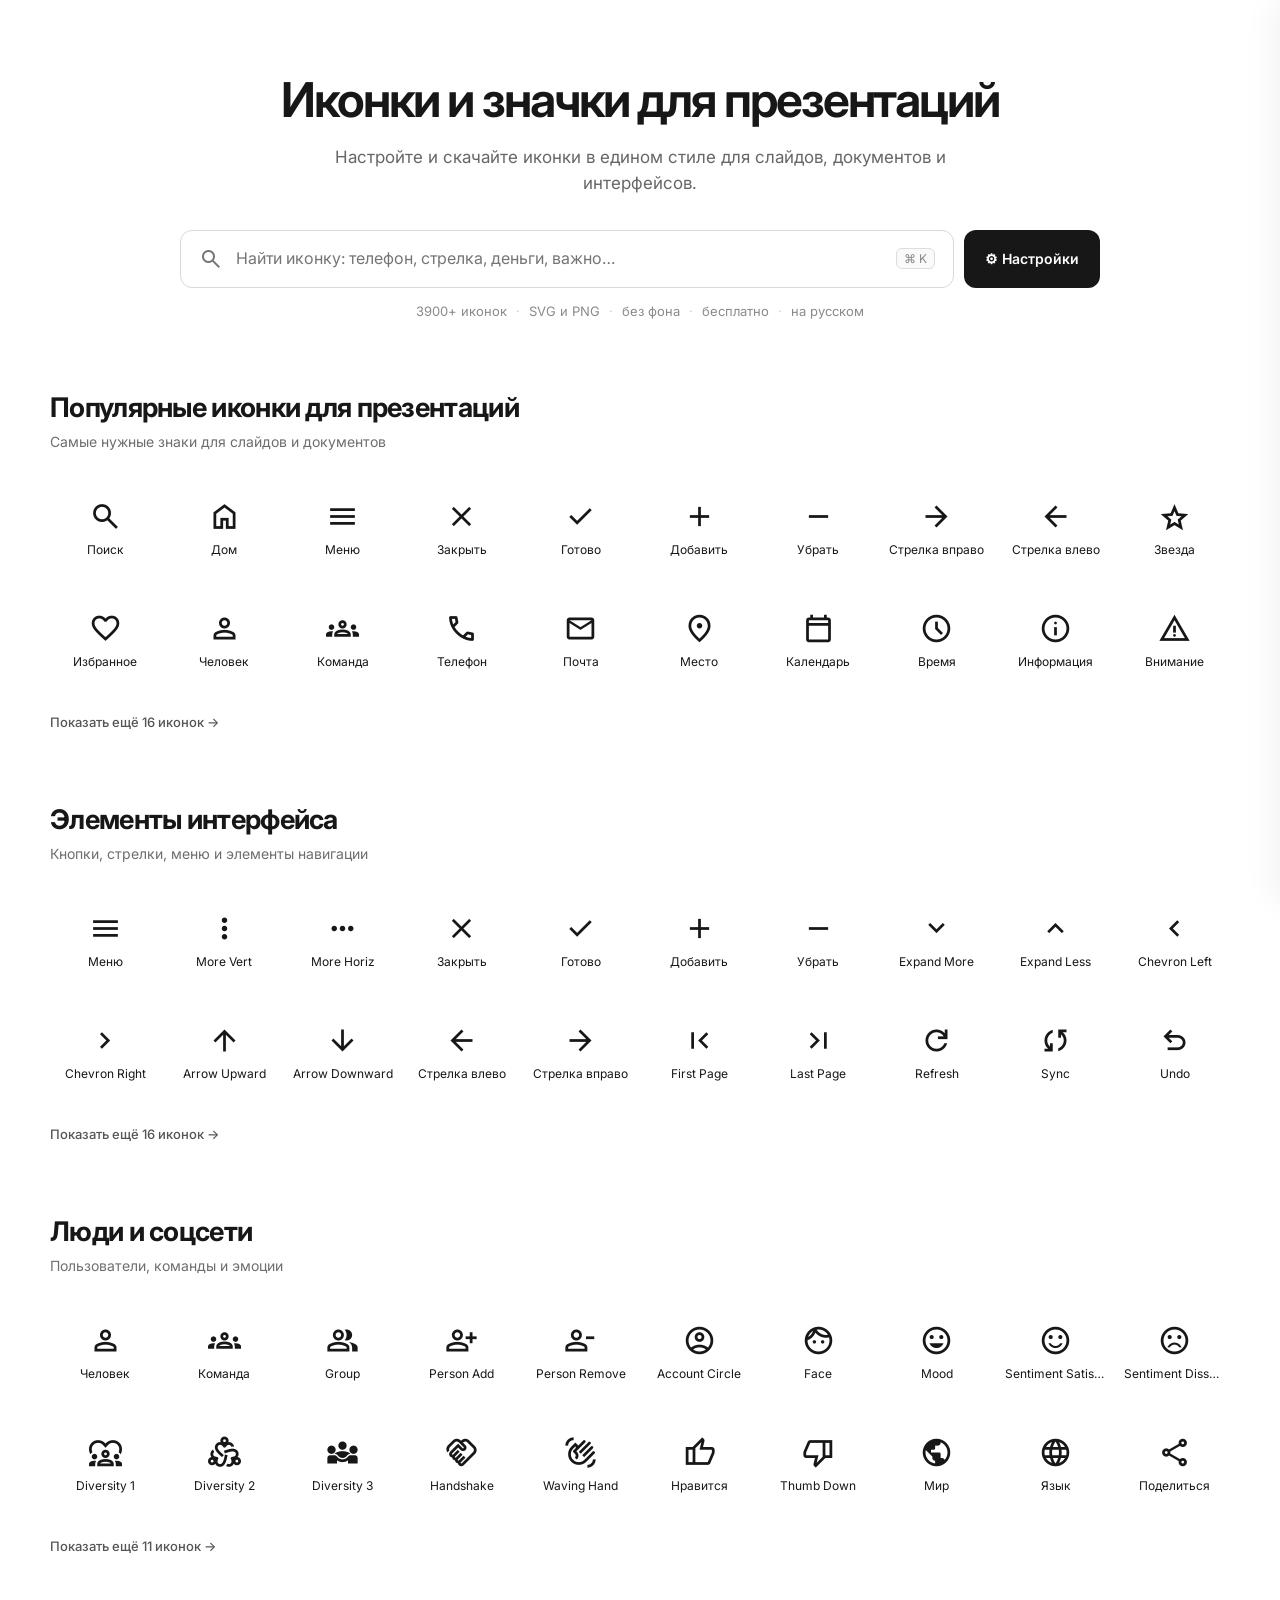
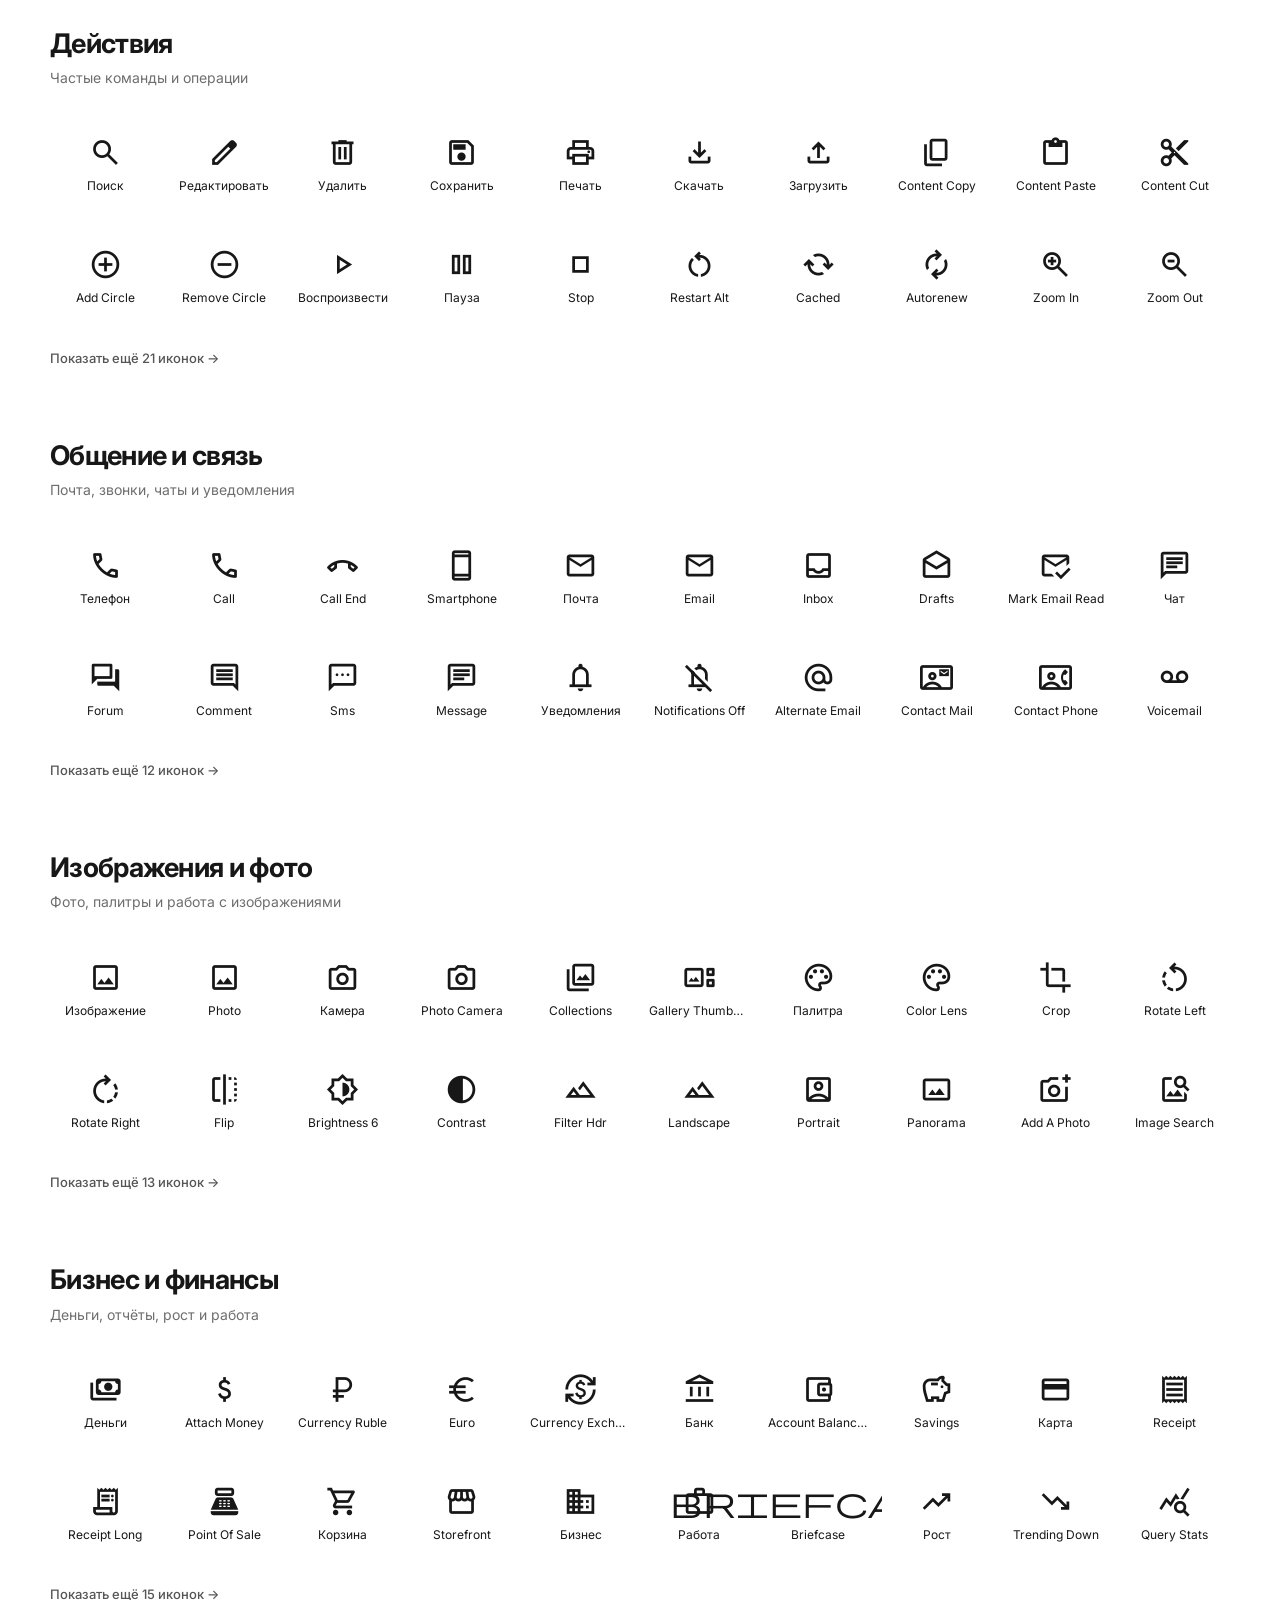
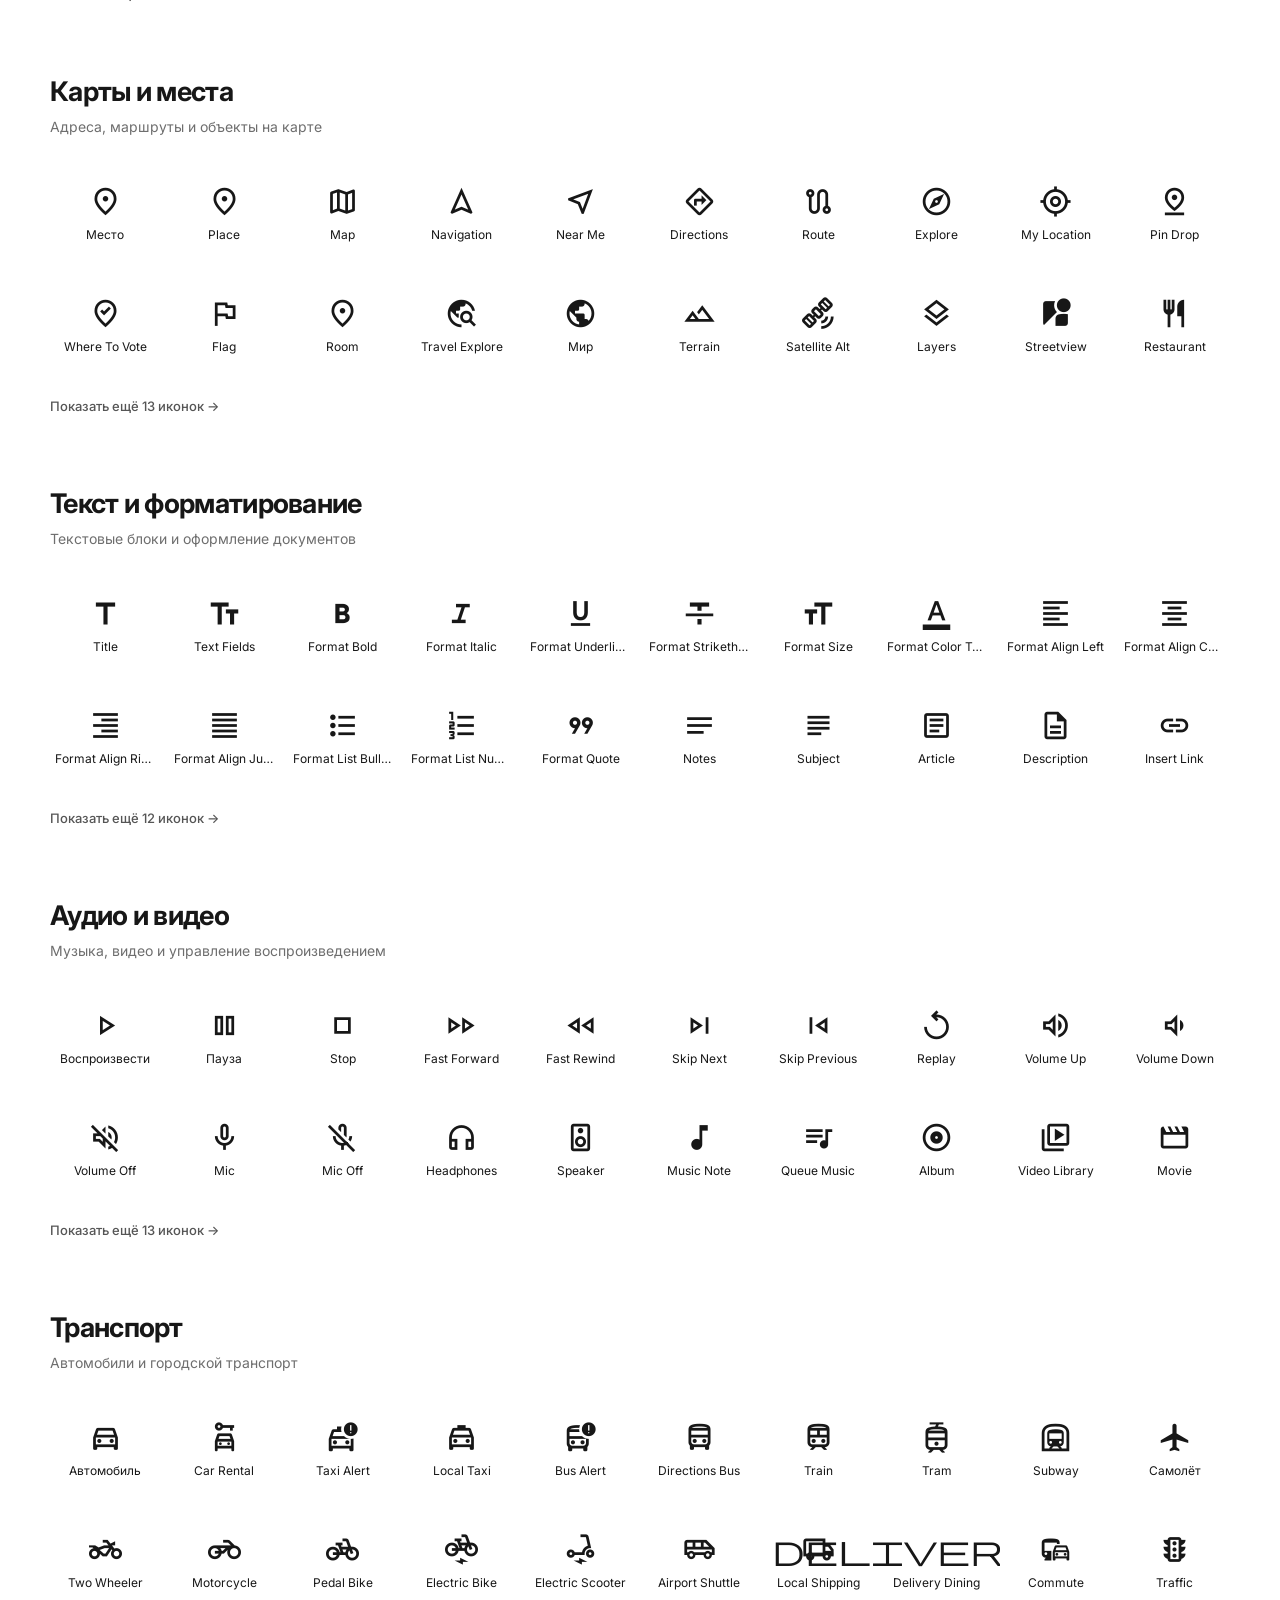
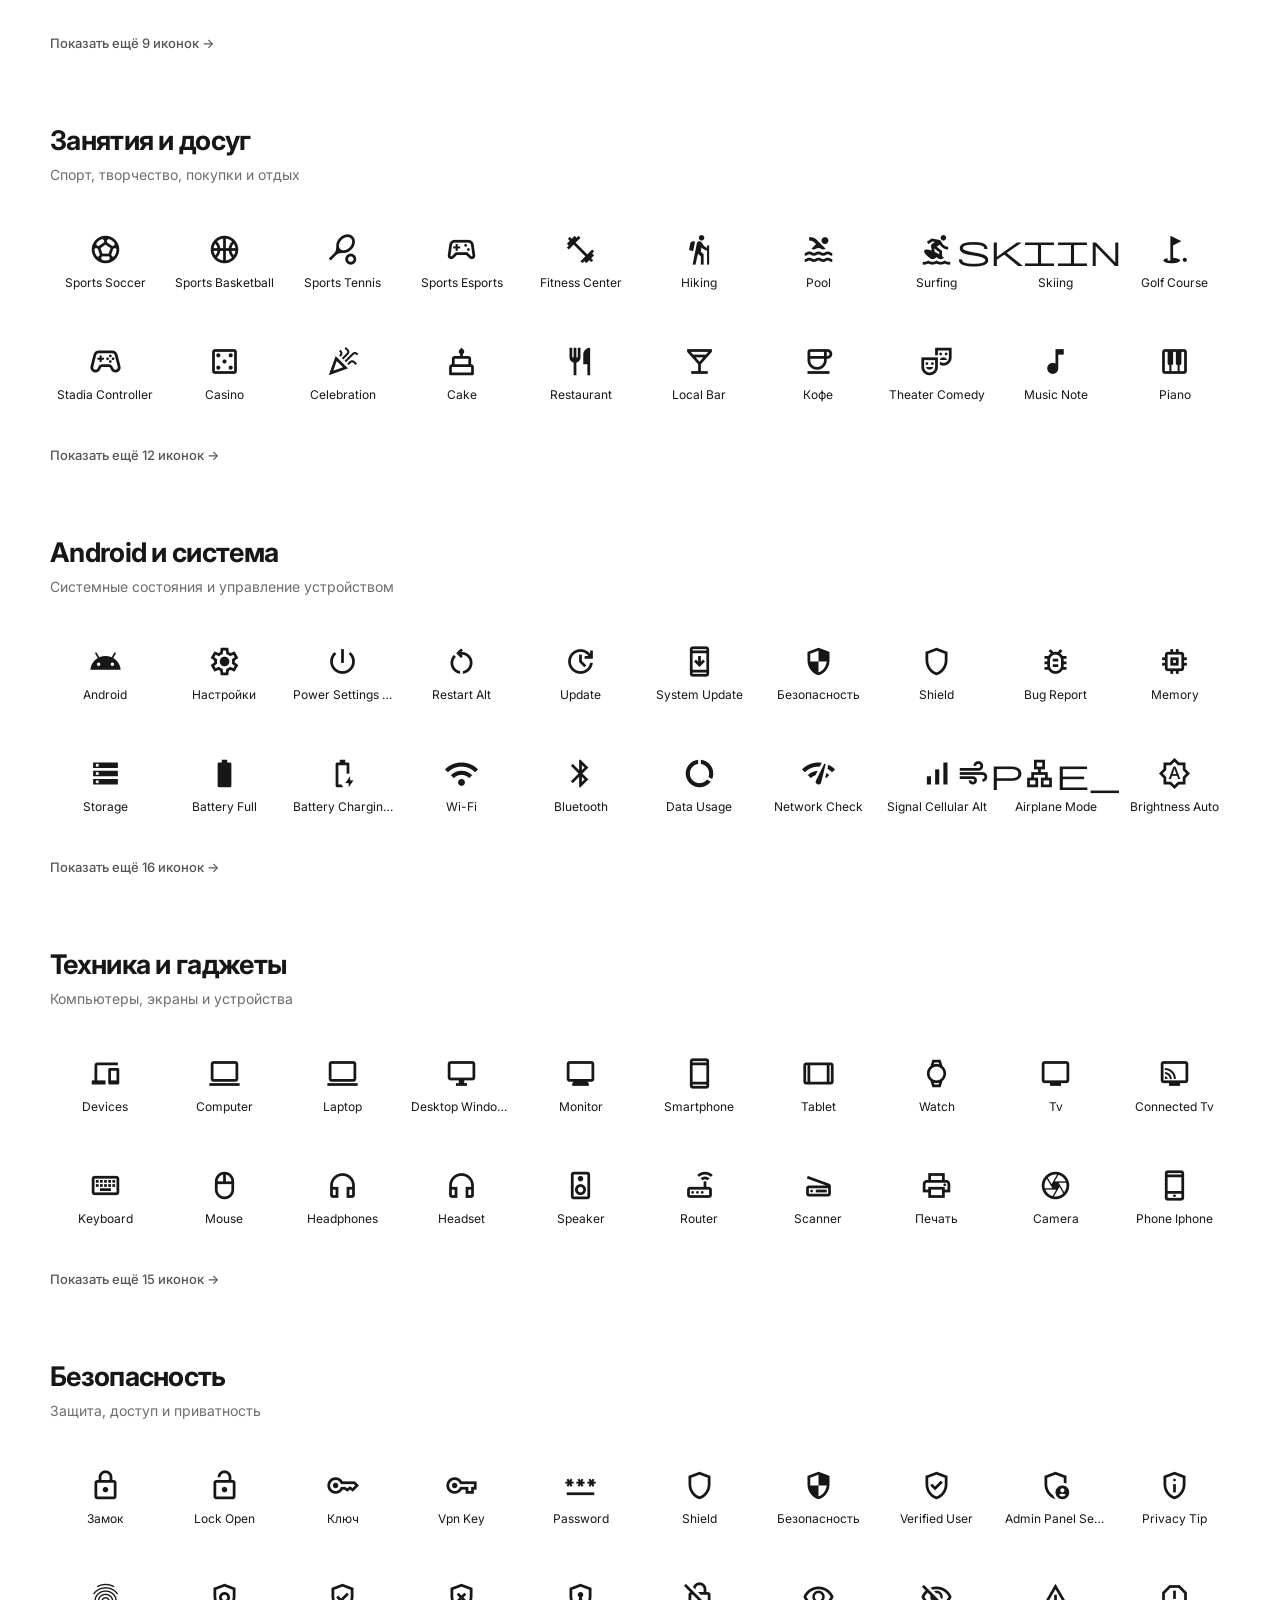
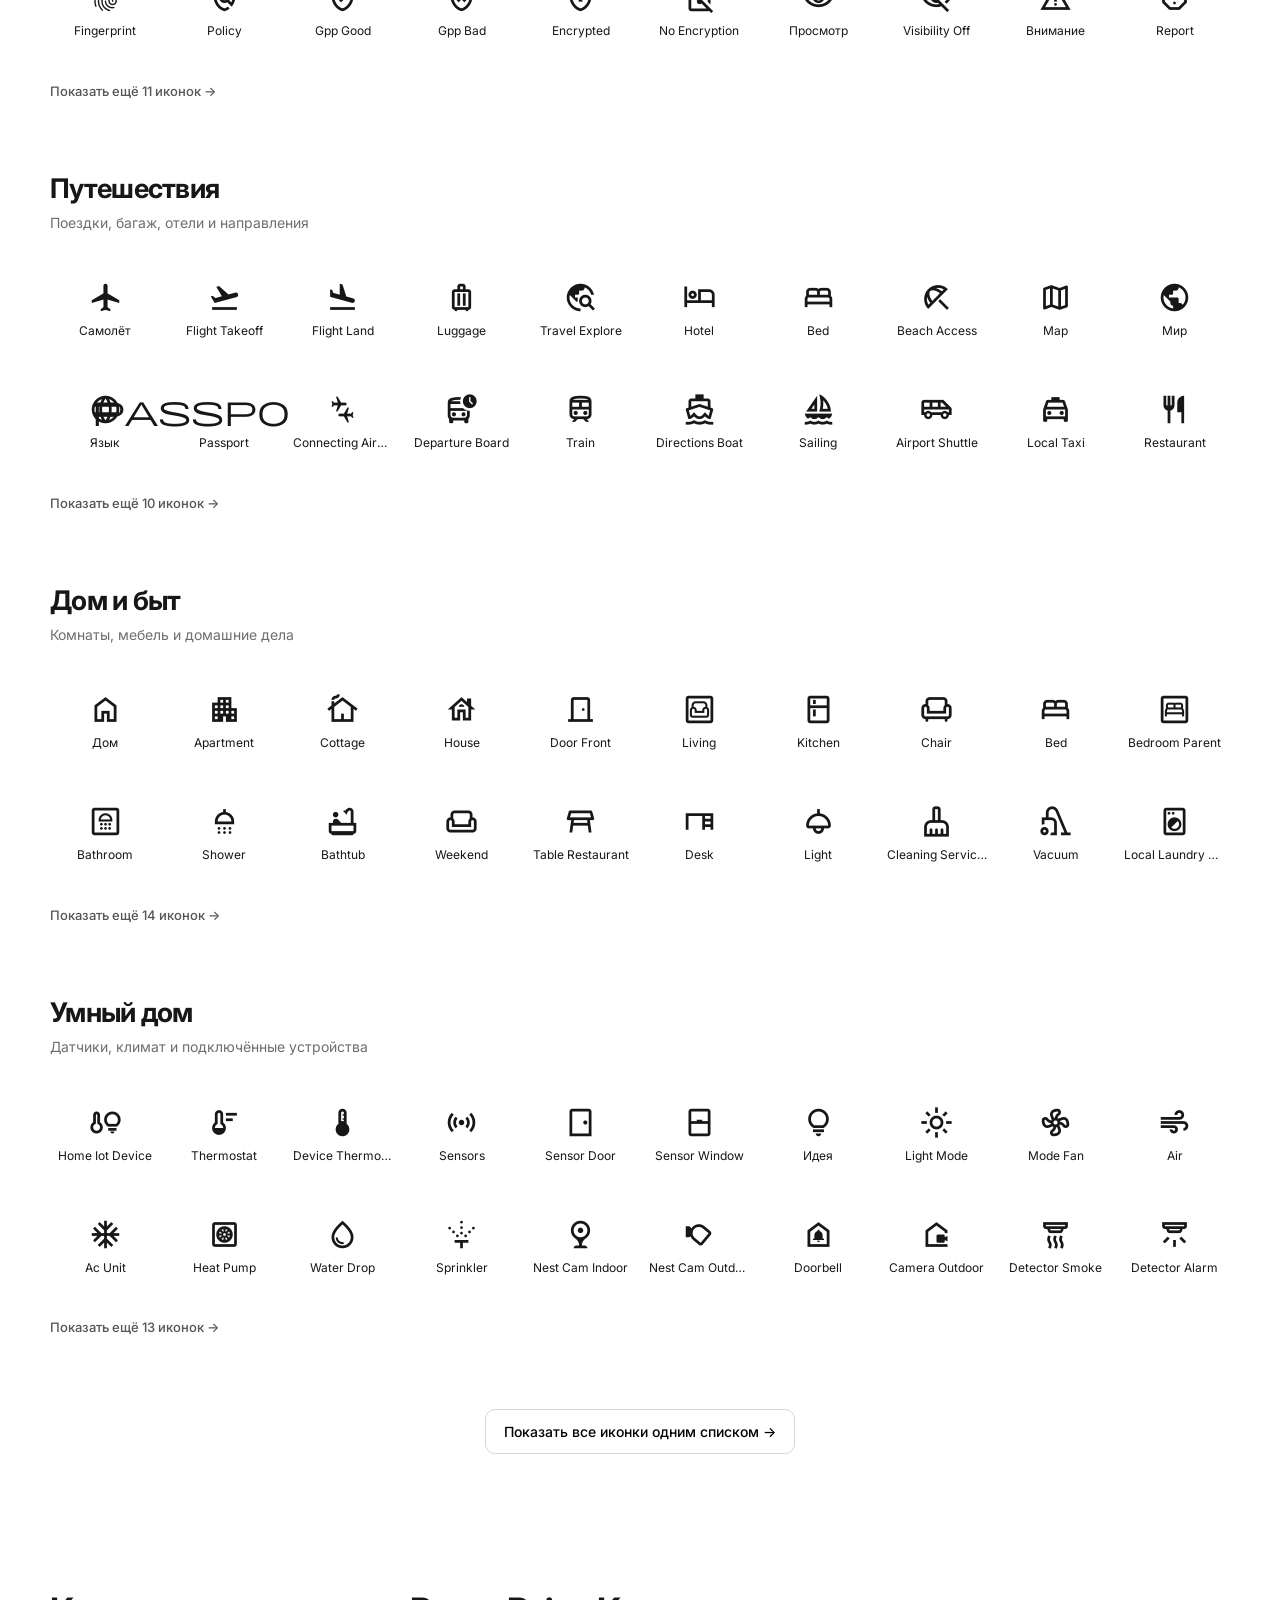
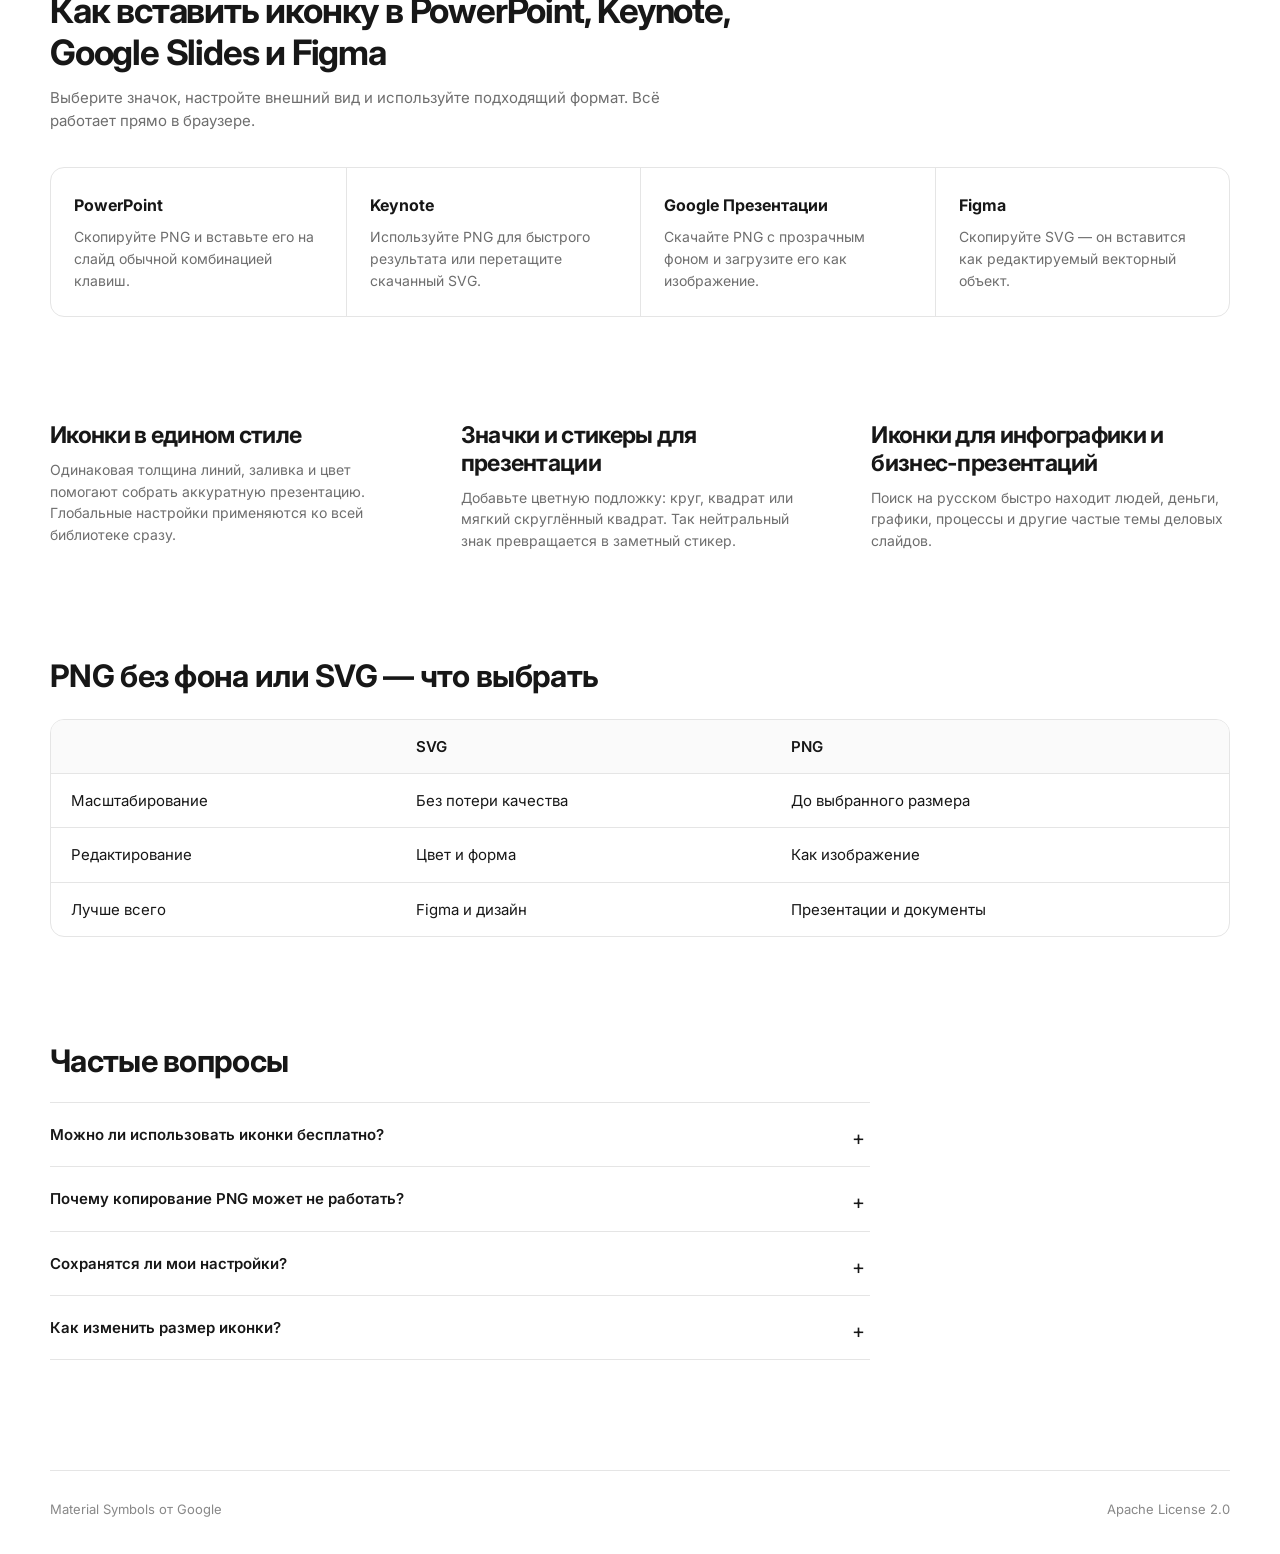
==== material-icons.html @ a197f17c "Add single-file browser version" ====
<!doctype html>
<html lang="ru">
<head>
  <meta charset="utf-8">
  <meta name="viewport" content="width=device-width,initial-scale=1">
  <meta name="description" content="Бесплатная библиотека иконок Material Symbols для презентаций — SVG и PNG.">
  <title>Иконки и значки для презентаций — автономная версия</title>
  <link rel="preconnect" href="https://fonts.googleapis.com">
  <link rel="preconnect" href="https://fonts.gstatic.com" crossorigin>
  <link href="https://fonts.googleapis.com/css2?family=Inter:wght@400;500;600;700&family=Material+Symbols+Outlined:opsz,wght,FILL,GRAD@20..48,100..700,0..1,-50..200&family=Material+Symbols+Rounded:opsz,wght,FILL,GRAD@20..48,100..700,0..1,-50..200&family=Material+Symbols+Sharp:opsz,wght,FILL,GRAD@20..48,100..700,0..1,-50..200&display=swap" rel="stylesheet">
  <style>
:root{--fill:0;--weight:400;--grade:0;--optical-size:24;--icon-color:#171717;--background-color:#ededed;--icon-scale:60%;--font-family:'Material Symbols Outlined';--border:#e5e5e5;--muted:#6e6e6e;--text:#171717;--soft:#f7f7f7}*{box-sizing:border-box}html{scroll-behavior:smooth}body{margin:0;color:var(--text);background:#fff;font-family:Inter,Arial,sans-serif;font-size:15px;line-height:1.55}.container{width:min(1180px,calc(100% - 48px));margin-inline:auto}.hero{padding-top:74px;text-align:center}.hero h1{margin:0;font-size:48px;line-height:1.08;letter-spacing:-2.1px;font-weight:650}.mobile-break{display:none}.lead{max-width:670px;margin:18px auto 33px;color:#666;font-size:17px}.search-row{display:flex;max-width:920px;margin:auto;gap:10px}.search-box{height:58px;border:1px solid #d9d9d9;border-radius:12px;display:flex;align-items:center;flex:1;padding:0 18px;transition:border-color .15s,box-shadow .15s;text-align:left}.search-box:focus-within{border-color:#777;box-shadow:0 0 0 3px #00000009}.search-box .material-icon{font-size:24px;color:#777}.search-box input{border:0;outline:0;font:inherit;font-size:16px;min-width:0;flex:1;padding:0 13px;background:transparent}.search-box kbd{border:1px solid #ddd;background:#fafafa;border-radius:6px;padding:2px 7px;color:#888;font:12px Inter}.settings-button{height:58px;padding:0 21px;background:#171717;color:#fff;border:0;border-radius:12px;font:600 14px Inter;cursor:pointer;transition:background .15s}.settings-button:hover{background:#363636}.facts{font-size:13px;color:#8a8a8a;margin:13px 0 0}.facts i{font-style:normal;margin:0 5px;color:#ccc}.library{padding-top:71px}.icon-category{margin-bottom:67px}.section-heading{display:flex;justify-content:space-between;align-items:flex-end;margin-bottom:21px}.section-heading h2,.content h2{font-size:27px;line-height:1.2;letter-spacing:-.7px;margin:0 0 7px}.section-heading p{margin:0;color:var(--muted);font-size:14px}.icon-grid{display:grid;grid-template-columns:repeat(10,minmax(0,1fr));gap:8px}.icon-card{border:0;background:#fff;border-radius:10px;min-width:0;height:104px;padding:15px 5px 9px;display:flex;flex-direction:column;justify-content:center;align-items:center;gap:9px;cursor:pointer;color:var(--text);font:12px Inter;transition:background .15s,transform .15s}.icon-card:hover{background:#f4f4f4;transform:translateY(-1px)}.icon-card:focus-visible,button:focus-visible,input:focus-visible,summary:focus-visible{outline:2px solid #151515;outline-offset:2px}.icon-card .material-icon{font-size:33px}.icon-card span:last-child{white-space:nowrap;overflow:hidden;text-overflow:ellipsis;max-width:100%}.material-icon{font-family:var(--font-family);font-weight:normal;font-style:normal;line-height:1;letter-spacing:normal;text-transform:none;display:inline-block;white-space:nowrap;word-wrap:normal;direction:ltr;-webkit-font-feature-settings:'liga';-webkit-font-smoothing:antialiased;font-feature-settings:'liga';font-variation-settings:'FILL' var(--fill),'wght' var(--weight),'GRAD' var(--grade),'opsz' var(--optical-size);color:var(--icon-color)}.more-button{margin-top:17px;border:0;background:transparent;padding:7px 0;font:500 13px Inter;color:#555;cursor:pointer}.more-button:hover{color:#000}.show-all{display:block;margin:0 auto;border:1px solid #d8d8d8;border-radius:10px;background:white;padding:13px 18px;font:500 14px Inter;cursor:pointer}.show-all:hover{background:var(--soft)}.empty{text-align:center;padding:70px 0}.empty .material-icon{font-size:46px;color:#aaa}.empty h3{font-size:18px;margin:14px 0 3px}.empty p{margin:0;color:var(--muted)}.content{padding-top:135px}.content>h2{font-size:35px;letter-spacing:-1.2px}.intro{color:var(--muted);max-width:640px;margin:13px 0 34px}.how-grid{display:grid;grid-template-columns:repeat(4,1fr);border:1px solid var(--border);border-radius:14px;overflow:hidden}.how-grid article{padding:25px 23px;min-height:145px}.how-grid article+article{border-left:1px solid var(--border)}.how-grid b{font-size:16px}.how-grid p,.editorial p{color:var(--muted);font-size:14px;margin:9px 0 0}.editorial{margin-top:105px;display:grid;grid-template-columns:repeat(3,1fr);gap:52px}.editorial h2{font-size:23px}.formats,.faq{margin-top:105px}.formats h2,.faq h2{font-size:31px}.table-wrap{border:1px solid var(--border);border-radius:14px;overflow:hidden;margin-top:25px}table{width:100%;border-collapse:collapse;text-align:left}th,td{padding:15px 20px;border-bottom:1px solid var(--border)}tr:last-child td{border-bottom:0}th{background:#fafafa;font-weight:600}.faq{max-width:820px}.faq>h2{margin-bottom:23px}.faq details{border-top:1px solid var(--border);padding:0}.faq details:last-child{border-bottom:1px solid var(--border)}summary{cursor:pointer;list-style:none;font-weight:600;padding:20px 35px 20px 0;position:relative}.faq summary:after{content:'+';position:absolute;right:5px;font-size:20px;font-weight:400}.faq details[open] summary:after{content:'−'}.faq details p{color:var(--muted);margin:-6px 0 21px;max-width:700px}footer{margin-top:110px;padding-top:28px;padding-bottom:35px;border-top:1px solid var(--border);display:flex;justify-content:space-between;color:#888;font-size:13px}
.overlay,.modal-backdrop{position:fixed;inset:0;background:#0006;z-index:20}.drawer{position:fixed;z-index:21;right:0;top:0;width:420px;max-width:100%;height:100dvh;background:#fff;transform:translateX(102%);transition:transform .23s ease;box-shadow:-10px 0 35px #00000012;overflow:auto}.drawer.open{transform:none}.drawer-head{height:74px;display:flex;align-items:center;border-bottom:1px solid var(--border);padding:0 22px;position:sticky;top:0;background:#fff;z-index:2}.drawer-head h2{font-size:21px;margin:0 auto 0 0}.icon-button{width:38px;height:38px;border:0;border-radius:50%;background:transparent;font-size:26px;line-height:1;cursor:pointer}.icon-button:hover{background:#f3f3f3}.reset{border:0;background:transparent;color:#777;font:13px Inter;cursor:pointer;margin-right:7px}.drawer-body{padding:24px}.control{border:0;padding:0;margin:0 0 29px}.control-label{display:flex;justify-content:space-between;margin-bottom:11px}.control label,.control legend{font-weight:600;font-size:14px}.control legend{margin-bottom:11px}.control output{color:#777;font-size:13px}.control input[type=range]{width:100%;accent-color:#181818}.segments,.backgrounds{display:flex;gap:6px}.segments button,.backgrounds button,.quick-sizes button{height:38px;flex:1;background:white;border:1px solid var(--border);border-radius:8px;font:12px Inter;cursor:pointer}.segments button.active,.backgrounds button.active,.quick-sizes button.active{background:#181818;color:#fff;border-color:#181818}.backgrounds button{display:flex;align-items:center;justify-content:center}.shape{display:block;width:17px;height:17px;background:currentColor}.shape.circle{border-radius:50%}.shape.rounded{border-radius:5px}.color-control{display:flex;gap:9px}.color-control input[type=color]{width:45px;height:42px;padding:3px;border:1px solid var(--border);border-radius:8px;background:white}.color-control input[type=text]{height:42px;flex:1;border:1px solid var(--border);border-radius:8px;padding:0 12px;font:14px Inter;text-transform:uppercase}.settings-preview{height:150px;background:#f6f6f6;border-radius:12px;display:flex;flex-direction:column;align-items:center;justify-content:center;gap:12px}.settings-preview .material-icon{font-size:58px}.settings-preview small{color:#888}.icon-surface{width:1em;height:1em;display:inline-flex;align-items:center;justify-content:center;background:transparent}.background-circle{background:var(--background-color);border-radius:50%}.background-square{background:var(--background-color)}.background-rounded{background:var(--background-color);border-radius:19%}
.modal-backdrop{z-index:30}.modal{display:none;position:fixed;z-index:31;width:min(860px,calc(100% - 32px));max-height:calc(100dvh - 48px);overflow:auto;left:50%;top:50%;transform:translate(-50%,-50%);background:white;border-radius:17px;box-shadow:0 20px 70px #0003}.modal.open{display:block}.modal-close{position:absolute;right:14px;top:14px;z-index:2}.modal-layout{display:grid;grid-template-columns:330px 1fr;min-height:590px}.modal-preview{background:#f5f5f5;display:flex;align-items:center;justify-content:center;border-radius:17px 0 0 17px}.modal-preview .material-icon{font-size:150px}.modal-info{padding:35px 34px}.title-line{display:flex;align-items:center;justify-content:space-between}.eyebrow{font-size:12px;color:#999;margin:0 0 2px}.title-line h2{font-size:27px;margin:0;letter-spacing:-.6px}.link-button{border:1px solid var(--border);border-radius:9px;background:white;width:40px;height:40px;cursor:pointer}.link-button .material-icon{font-size:20px}.meta{color:#777;font-size:12px;margin:12px 0 22px}.size-block>label{font-weight:600;font-size:13px}.stepper{display:grid;grid-template-columns:42px 1fr 42px;height:43px;margin-top:8px}.stepper button,.stepper input{border:1px solid var(--border);background:white;text-align:center;font:15px Inter}.stepper button:first-child{border-radius:8px 0 0 8px}.stepper button:last-child{border-radius:0 8px 8px 0}.stepper input{border-width:1px 0;min-width:0}.quick-sizes{display:flex;gap:5px;margin-top:7px}.quick-sizes button{height:32px}.download-row{display:grid;grid-template-columns:1fr 1fr;gap:8px;margin-top:19px}.primary{height:43px;border:0;background:#181818;color:#fff;border-radius:8px;font:600 14px Inter;cursor:pointer}.primary:hover{background:#333}.copy-wide{width:100%;height:44px;border:1px solid var(--border);background:#fff;border-radius:8px;margin-top:8px;font:500 12px Inter;cursor:pointer}.copy-wide:hover{background:#f7f7f7}.copy-wide small{display:inline;color:#888}.category-meta{font-size:12px;color:#888;margin:19px 0 14px}.related h3{font-size:13px;margin:0 0 8px}.related>div{display:flex;gap:6px}.related .icon-card{width:68px;height:64px;padding:5px}.related .icon-card .material-icon{font-size:27px}.related .icon-card span:last-child{display:none}.toast{position:fixed;z-index:50;left:50%;bottom:25px;transform:translate(-50%,20px);padding:10px 16px;background:#1e1e1e;color:white;border-radius:8px;font-size:13px;opacity:0;pointer-events:none;transition:.2s}.toast.show{opacity:1;transform:translate(-50%,0)}body.locked{overflow:hidden}
@media(max-width:1000px){.icon-grid{grid-template-columns:repeat(8,1fr)}.modal-layout{grid-template-columns:280px 1fr}.editorial{gap:30px}}
@media(max-width:760px){.container{width:calc(100% - 32px)}.hero{padding-top:43px}.hero h1{font-size:34px;letter-spacing:-1.3px}.mobile-break{display:block}.lead{font-size:15px;margin:14px auto 26px}.search-row{display:block}.search-box{height:54px}.search-box kbd{display:none}.settings-button{width:100%;height:46px;margin-top:8px}.facts{line-height:1.7}.library{padding-top:53px}.icon-category{margin-bottom:53px}.section-heading h2{font-size:23px}.icon-grid{grid-template-columns:repeat(4,1fr);gap:3px}.icon-card{height:96px;font-size:11px}.icon-card .material-icon{font-size:31px}.content{padding-top:90px}.content>h2{font-size:29px}.content>h2 br{display:none}.how-grid{grid-template-columns:1fr 1fr}.how-grid article{min-height:150px}.how-grid article:nth-child(3){border-left:0;border-top:1px solid var(--border)}.how-grid article:nth-child(4){border-top:1px solid var(--border)}.editorial{grid-template-columns:1fr;margin-top:75px}.formats,.faq{margin-top:75px}.table-wrap{overflow-x:auto}th,td{min-width:130px;padding:13px}.drawer{width:100%}.modal{width:100%;height:100dvh;max-height:none;border-radius:0}.modal-layout{display:block}.modal-preview{height:210px;border-radius:0}.modal-preview .material-icon{font-size:115px}.modal-info{padding:25px 20px 35px}.modal-close{background:#fff}.copy-wide small{display:block}.related{padding-bottom:10px}footer{margin-top:80px;display:block}footer span{display:block}}
@media(max-width:390px){.container{width:calc(100% - 24px)}.hero h1{font-size:31px}.search-box{padding:0 13px}.search-box input{font-size:14px;padding-right:0}.icon-grid{grid-template-columns:repeat(3,1fr)}.how-grid{grid-template-columns:1fr}.how-grid article+article{border-left:0;border-top:1px solid var(--border)}.modal-preview{height:175px}.quick-sizes{gap:3px}.modal-info{padding-inline:16px}}

  </style>
</head>
<body>
  <header class="hero container">
    <h1>Иконки и значки<br class="mobile-break"> для презентаций</h1>
    <p class="lead">Настройте и скачайте иконки в едином стиле для слайдов, документов и интерфейсов.</p>
    <div class="search-row">
      <label class="search-box"><span class="material-icon" aria-hidden="true">search</span><input id="search" type="search" autocomplete="off" placeholder="Найти иконку: телефон, стрелка, деньги, важно…" aria-label="Поиск иконок"><kbd>⌘ K</kbd></label>
      <button class="settings-button" id="open-settings" type="button"><span aria-hidden="true">⚙</span> Настройки</button>
    </div>
    <p class="facts">3900+ иконок <i>·</i> SVG и PNG <i>·</i> без фона <i>·</i> бесплатно <i>·</i> на русском</p>
  </header>

  <main>
    <section class="container library" aria-label="Библиотека иконок">
      <div id="categories"></div>
      <section id="search-results" hidden><div class="section-heading"><div><h2 id="results-title">Результаты поиска</h2><p id="results-count"></p></div></div><div class="icon-grid" id="results-grid"></div><div class="empty" id="empty" hidden><span class="material-icon">search_off</span><h3>Ничего не нашлось</h3><p>Попробуйте другое слово или проверьте раскладку.</p></div></section>
      <button id="show-all" class="show-all" type="button">Показать все иконки одним списком <span>→</span></button>
    </section>

    <section class="content container">
      <h2>Как вставить иконку в PowerPoint, Keynote,<br> Google Slides и Figma</h2>
      <p class="intro">Выберите значок, настройте внешний вид и используйте подходящий формат. Всё работает прямо в браузере.</p>
      <div class="how-grid">
        <article><b>PowerPoint</b><p>Скопируйте PNG и вставьте его на слайд обычной комбинацией клавиш.</p></article>
        <article><b>Keynote</b><p>Используйте PNG для быстрого результата или перетащите скачанный SVG.</p></article>
        <article><b>Google Презентации</b><p>Скачайте PNG с прозрачным фоном и загрузите его как изображение.</p></article>
        <article><b>Figma</b><p>Скопируйте SVG — он вставится как редактируемый векторный объект.</p></article>
      </div>
      <div class="editorial">
        <article><h2>Иконки в едином стиле</h2><p>Одинаковая толщина линий, заливка и цвет помогают собрать аккуратную презентацию. Глобальные настройки применяются ко всей библиотеке сразу.</p></article>
        <article><h2>Значки и стикеры для презентации</h2><p>Добавьте цветную подложку: круг, квадрат или мягкий скруглённый квадрат. Так нейтральный знак превращается в заметный стикер.</p></article>
        <article><h2>Иконки для инфографики и бизнес-презентаций</h2><p>Поиск на русском быстро находит людей, деньги, графики, процессы и другие частые темы деловых слайдов.</p></article>
      </div>
      <section class="formats"><h2>PNG без фона или SVG — что выбрать</h2><div class="table-wrap"><table><thead><tr><th></th><th>SVG</th><th>PNG</th></tr></thead><tbody><tr><td>Масштабирование</td><td>Без потери качества</td><td>До выбранного размера</td></tr><tr><td>Редактирование</td><td>Цвет и форма</td><td>Как изображение</td></tr><tr><td>Лучше всего</td><td>Figma и дизайн</td><td>Презентации и документы</td></tr></tbody></table></div></section>
      <section class="faq"><h2>Частые вопросы</h2><details><summary>Можно ли использовать иконки бесплатно?</summary><p>Да. Material Symbols распространяются Google по лицензии Apache License 2.0, в том числе для коммерческих проектов.</p></details><details><summary>Почему копирование PNG может не работать?</summary><p>Браузеры разрешают запись изображений в буфер только в безопасном контексте. Запустите сайт через localhost и подтвердите доступ.</p></details><details><summary>Сохранятся ли мои настройки?</summary><p>Да, стиль, цвет, подложка и параметры шрифта сохраняются локально в вашем браузере.</p></details><details><summary>Как изменить размер иконки?</summary><p>Откройте иконку и выберите готовый размер или введите значение вручную.</p></details></section>
    </section>
  </main>

  <footer class="container"><span>Material Symbols от Google</span><span>Apache License 2.0</span></footer>

  <div class="overlay" id="settings-overlay" hidden></div>
  <aside class="drawer" id="settings" aria-labelledby="settings-title" aria-hidden="true">
    <div class="drawer-head"><h2 id="settings-title">Настроить</h2><button class="reset" id="reset" type="button">Сбросить всё</button><button class="icon-button" id="close-settings" aria-label="Закрыть настройки">×</button></div>
    <div class="drawer-body">
      <div class="control"><div class="control-label"><label for="fill">Заливка</label><output id="fill-value">0%</output></div><input id="fill" type="range" min="0" max="1" step="1"></div>
      <fieldset class="control"><legend>Стиль</legend><div class="segments" id="styles"><button type="button" data-style="Outlined">Контурный</button><button type="button" data-style="Rounded">Скруглённый</button><button type="button" data-style="Sharp">Острый</button></div></fieldset>
      <div class="control"><div class="control-label"><label for="weight">Толщина</label><output id="weight-value">400</output></div><input id="weight" type="range" min="100" max="700" step="100"></div>
      <div class="control"><div class="control-label"><label for="grade">Градация</label><output id="grade-value">0</output></div><input id="grade" type="range" min="-50" max="200" step="25"></div>
      <div class="control"><div class="control-label"><label for="optical">Оптический размер</label><output id="optical-value">24</output></div><input id="optical" type="range" min="20" max="48" step="1"></div>
      <fieldset class="control"><legend>Цвет иконки</legend><div class="color-control"><input type="color" id="icon-color" aria-label="Выбрать цвет иконки"><input type="text" id="icon-hex" maxlength="7" aria-label="HEX цвета иконки"></div></fieldset>
      <fieldset class="control"><legend>Подложка</legend><div class="backgrounds" id="backgrounds"><button type="button" data-background="none">Нет</button><button type="button" data-background="circle" aria-label="Круг"><i class="shape circle"></i></button><button type="button" data-background="square" aria-label="Квадрат"><i class="shape square"></i></button><button type="button" data-background="rounded" aria-label="Скруглённый квадрат"><i class="shape rounded"></i></button></div><div class="color-control" id="background-color-row"><input type="color" id="background-color" aria-label="Выбрать цвет подложки"><input type="text" id="background-hex" maxlength="7" aria-label="HEX цвета подложки"></div></fieldset>
      <div class="control"><div class="control-label"><label for="scale">Иконка внутри</label><output id="scale-value">60%</output></div><input id="scale" type="range" min="40" max="90" step="5"></div>
      <div class="settings-preview"><span class="material-icon icon-surface">favorite</span><small>Предпросмотр</small></div>
    </div>
  </aside>

  <div class="modal-backdrop" id="modal-backdrop" hidden></div>
  <section class="modal" id="icon-modal" role="dialog" aria-modal="true" aria-labelledby="modal-title" aria-hidden="true">
    <button class="icon-button modal-close" id="close-modal" aria-label="Закрыть окно">×</button>
    <div class="modal-layout"><div class="modal-preview"><span id="modal-symbol" class="material-icon icon-surface">search</span></div><div class="modal-info"><div class="title-line"><div><p class="eyebrow" id="modal-system">search</p><h2 id="modal-title">Поиск</h2></div><button class="link-button" id="copy-link" type="button" aria-label="Копировать ссылку"><span class="material-icon">link</span></button></div>
      <p class="meta" id="modal-settings"></p>
      <div class="size-block"><label for="export-size">Размер, px</label><div class="stepper"><button id="size-minus" type="button" aria-label="Уменьшить размер">−</button><input id="export-size" type="number" min="16" max="2048" value="256"><button id="size-plus" type="button" aria-label="Увеличить размер">+</button></div><div class="quick-sizes" id="quick-sizes"><button>48</button><button>96</button><button class="active">256</button><button>512</button><button>1024</button></div></div>
      <div class="download-row"><button class="primary" id="download-svg">↓ SVG</button><button class="primary" id="download-png">↓ PNG</button></div>
      <button class="copy-wide" id="copy-png">Копировать PNG <small>для PowerPoint, Keynote, Google Slides</small></button><button class="copy-wide" id="copy-svg">Копировать SVG <small>для Figma</small></button>
      <p class="category-meta">Категория: <b id="modal-category"></b></p><div class="related"><h3>Похожие</h3><div id="related-icons"></div></div>
    </div></div>
  </section>
  <div class="toast" id="toast" role="status" aria-live="polite"></div>
  <script>
/* Add icons by appending Material Symbol names to a category. Russian metadata is separate. */
const ICON_CATEGORIES = [
['Популярные иконки для презентаций','Самые нужные знаки для слайдов и документов','search home menu close check add remove arrow_forward arrow_back star favorite person groups phone mail location_on calendar_today schedule info warning help settings download upload share link visibility edit delete lock payments trending_up bar_chart pie_chart lightbulb school'],
['Элементы интерфейса','Кнопки, стрелки, меню и элементы навигации','menu more_vert more_horiz close check add remove expand_more expand_less chevron_left chevron_right arrow_upward arrow_downward arrow_back arrow_forward first_page last_page refresh sync undo redo fullscreen fullscreen_exit open_in_new launch drag_indicator apps filter_list sort tune toggle_on toggle_off radio_button_checked check_box cancel done_all'],
['Люди и соцсети','Пользователи, команды и эмоции','person groups group person_add person_remove account_circle face mood sentiment_satisfied sentiment_dissatisfied diversity_1 diversity_2 diversity_3 handshake waving_hand thumb_up thumb_down public language share social_distance psychology accessibility child_care elderly woman man badge contacts supervisor_account engineering'],
['Действия','Частые команды и операции','search edit delete save print download upload content_copy content_paste content_cut add_circle remove_circle play_arrow pause stop restart_alt cached autorenew zoom_in zoom_out pan_tool touch_app login logout send reply forward archive inventory bookmark flag push_pin attach_file create brush build done select_all history restore publish'],
['Общение и связь','Почта, звонки, чаты и уведомления','phone call call_end smartphone mail email inbox drafts mark_email_read chat forum comment sms message notifications notifications_off alternate_email contact_mail contact_phone voicemail wifi cellular_alt signal_cellular_alt rss_feed campaign record_voice_over support_agent live_help speaker_phone video_call phonelink ring_volume'],
['Изображения и фото','Фото, палитры и работа с изображениями','image photo camera_alt photo_camera collections gallery_thumbnail palette color_lens crop rotate_left rotate_right flip brightness_6 contrast filter_hdr landscape portrait panorama add_a_photo image_search slideshow auto_awesome remove_red_eye hide_image broken_image gradient texture looks exposure center_focus_strong flash_on movie_creation animation'],
['Бизнес и финансы','Деньги, отчёты, рост и работа','payments attach_money currency_ruble euro currency_exchange account_balance account_balance_wallet savings credit_card receipt receipt_long point_of_sale shopping_cart storefront business work briefcase trending_up trending_down query_stats analytics bar_chart pie_chart monitoring timeline show_chart leaderboard calculate percent request_quote paid sell local_offer inventory_2 factory'],
['Карты и места','Адреса, маршруты и объекты на карте','location_on place map navigation near_me directions route explore my_location pin_drop where_to_vote flag room travel_explore public terrain satellite_alt layers streetview restaurant local_cafe hotel local_hospital local_library local_parking local_gas_station local_mall park museum church apartment domain home_work'],
['Текст и форматирование','Текстовые блоки и оформление документов','title text_fields format_bold format_italic format_underlined format_strikethrough format_size format_color_text format_align_left format_align_center format_align_right format_align_justify format_list_bulleted format_list_numbered format_quote notes subject article description insert_link link_off table_chart view_column space_bar functions superscript subscript wrap_text spellcheck translate short_text segment'],
['Аудио и видео','Музыка, видео и управление воспроизведением','play_arrow pause stop fast_forward fast_rewind skip_next skip_previous replay volume_up volume_down volume_off mic mic_off headphones speaker music_note queue_music album video_library movie videocam videocam_off closed_caption subtitles high_quality speed shuffle repeat podcast live_tv radio equalizer graphic_eq'],
['Транспорт','Автомобили и городской транспорт','directions_car car_rental taxi_alert local_taxi bus_alert directions_bus train tram subway flight two_wheeler motorcycle pedal_bike electric_bike electric_scooter airport_shuttle local_shipping delivery_dining commute traffic garage tire_repair car_repair ev_station no_crash sailing directions_boat rocket railway_alert'],
['Занятия и досуг','Спорт, творчество, покупки и отдых','sports_soccer sports_basketball sports_tennis sports_esports fitness_center hiking pool surfing skiing golf_course stadia_controller casino celebration cake restaurant local_bar coffee theater_comedy music_note piano draw palette book menu_book shopping_bag pets eco spa campground kayaking chess toys'],
['Android и система','Системные состояния и управление устройством','android settings power_settings_new restart_alt update system_update security shield bug_report memory storage battery_full battery_charging_full wifi bluetooth data_usage network_check signal_cellular_alt airplane_mode brightness_auto dark_mode light_mode language accessibility key keyboard mouse screenshot developer_mode code terminal integration_instructions dataset cloud cloud_done backup'],
['Техника и гаджеты','Компьютеры, экраны и устройства','devices computer laptop desktop_windows monitor smartphone tablet watch tv connected_tv keyboard mouse headphones headset speaker router scanner print camera phone_iphone phone_android smart_display smart_toy memory usb cable cast cast_connected dock gamepad thermostat sensors hub earbuds charging_station'],
['Безопасность','Защита, доступ и приватность','lock lock_open key vpn_key password shield security verified_user admin_panel_settings privacy_tip fingerprint policy gpp_good gpp_bad encrypted no_encryption visibility visibility_off warning report problem dangerous health_and_safety emergency passkey login logout person_off block do_not_disturb password'],
['Путешествия','Поездки, багаж, отели и направления','flight flight_takeoff flight_land luggage travel_explore hotel bed beach_access map public language passport connecting_airports departure_board train directions_boat sailing airport_shuttle local_taxi restaurant museum attractions hiking campground photo_camera explore navigation location_on festival currency_exchange'],
['Дом и быт','Комнаты, мебель и домашние дела','home apartment cottage house door_front living kitchen chair bed bedroom_parent bathroom shower bathtub weekend table_restaurant desk light cleaning_services vacuum local_laundry_service iron checkroom microwave blender coffee flatware grocery water_drop yard deck fence roofing garage foundation'],
['Умный дом','Датчики, климат и подключённые устройства','home_iot_device thermostat device_thermostat sensors sensor_door sensor_window lightbulb light_mode mode_fan air ac_unit heat_pump water_drop sprinkler nest_cam_indoor nest_cam_outdoor doorbell camera_outdoor detector_smoke detector_alarm electric_meter energy_savings_leaf wifi router hub smart_toy speaker tv remote_gen security lock blinds curtains'],
];

const RU_ICON_META = {
 search:['Поиск','поиск лупа найти искать'],home:['Дом','дом жильё главная'],phone:['Телефон','телефон звонок связь'],payments:['Деньги','деньги оплата финансы платёж'],person:['Человек','человек сотрудник пользователь'],groups:['Команда','команда люди сотрудники группа'],warning:['Внимание','внимание предупреждение опасность'],school:['Обучение','обучение образование школа'],settings:['Настройки','настройки параметры'],favorite:['Избранное','сердце любовь избранное'],star:['Звезда','звезда рейтинг'],mail:['Почта','почта письмо email'],location_on:['Место','место адрес геолокация'],calendar_today:['Календарь','календарь дата'],schedule:['Время','время часы расписание'],info:['Информация','информация сведения'],help:['Помощь','помощь вопрос'],download:['Скачать','скачать загрузить'],upload:['Загрузить','загрузить отправить'],share:['Поделиться','поделиться ссылка'],visibility:['Просмотр','глаз просмотр видимость'],edit:['Редактировать','карандаш изменить'],delete:['Удалить','корзина удалить'],lock:['Замок','замок безопасность'],trending_up:['Рост','рост график'],bar_chart:['Диаграмма','диаграмма график данные'],pie_chart:['Круговая диаграмма','диаграмма доли'],lightbulb:['Идея','идея лампочка'],menu:['Меню','меню навигация'],close:['Закрыть','закрыть крестик'],check:['Готово','галочка готово да'],add:['Добавить','плюс добавить'],remove:['Убрать','минус убрать'],arrow_forward:['Стрелка вправо','стрелка далее вправо'],arrow_back:['Стрелка влево','стрелка назад влево'],business:['Бизнес','бизнес компания офис'],work:['Работа','работа портфель'],analytics:['Аналитика','аналитика данные отчёт'],chat:['Чат','чат общение сообщение'],camera_alt:['Камера','камера фото'],image:['Изображение','изображение картинка фото'],play_arrow:['Воспроизвести','пуск видео играть'],pause:['Пауза','пауза остановить'],directions_car:['Автомобиль','машина автомобиль транспорт'],flight:['Самолёт','самолёт полёт путешествие'],security:['Безопасность','безопасность защита'],palette:['Палитра','палитра цвет дизайн'],shopping_cart:['Корзина','покупка корзина магазин'],public:['Мир','мир глобус земля'],language:['Язык','язык перевод мир'],key:['Ключ','ключ доступ безопасность'],wifi:['Wi-Fi','интернет сеть вайфай'],print:['Печать','печать принтер'],save:['Сохранить','сохранить дискета'],thumb_up:['Нравится','лайк нравится хорошо'],notifications:['Уведомления','уведомление колокольчик'],account_balance:['Банк','банк финансы'],credit_card:['Карта','карта оплата'],rocket:['Ракета','ракета запуск рост'],eco:['Экология','лист экология природа'],coffee:['Кофе','кофе чашка'],medical_services:['Медицина','медицина помощь'],
};

const friendlyName = name => RU_ICON_META[name]?.[0] || name.split('_').map(w => w.charAt(0).toUpperCase()+w.slice(1)).join(' ');
const normalizedCategories = ICON_CATEGORIES.map(([title,description,names], categoryIndex)=>({title,description,icons:names.split(' ').map(name=>({name,title:friendlyName(name),keywords:RU_ICON_META[name]?.[1]||name.replaceAll('_',' '),category:title,categoryIndex}))}));
const ICONS = [...new Map(normalizedCategories.flatMap(c=>c.icons).map(i=>[i.name,i])).values()];

  </script>
  <script>
(() => {
  'use strict';
  const $ = (selector, root = document) => root.querySelector(selector);
  const $$ = (selector, root = document) => [...root.querySelectorAll(selector)];
  const DEFAULTS = {style:'Outlined',fill:0,weight:400,grade:0,optical:24,iconColor:'#171717',background:'none',backgroundColor:'#E8E8E8',scale:60};
  let settings = loadSettings();
  let activeIcon = null;
  let toastTimer;
  const expanded = new Set();
  const root = document.documentElement;

  function loadSettings(){
    try { return {...DEFAULTS, ...JSON.parse(localStorage.getItem('material-icon-settings') || '{}')}; }
    catch { return {...DEFAULTS}; }
  }
  function saveSettings(){
    try { localStorage.setItem('material-icon-settings', JSON.stringify(settings)); } catch { /* private mode */ }
  }
  function applySettings(){
    root.style.setProperty('--fill', settings.fill);
    root.style.setProperty('--weight', settings.weight);
    root.style.setProperty('--grade', settings.grade);
    root.style.setProperty('--optical-size', settings.optical);
    root.style.setProperty('--icon-color', settings.iconColor);
    root.style.setProperty('--background-color', settings.backgroundColor);
    root.style.setProperty('--icon-scale', settings.scale + '%');
    root.style.setProperty('--font-family', `'Material Symbols ${settings.style}'`);
    ['fill','weight','grade','optical','scale'].forEach(id => { $('#'+id).value = settings[id]; });
    $('#icon-color').value = settings.iconColor; $('#icon-hex').value = settings.iconColor.toUpperCase();
    $('#background-color').value = settings.backgroundColor; $('#background-hex').value = settings.backgroundColor.toUpperCase();
    $('#fill-value').textContent = settings.fill ? '100%' : '0%';
    $('#weight-value').textContent = settings.weight; $('#grade-value').textContent = settings.grade;
    $('#optical-value').textContent = settings.optical; $('#scale-value').textContent = settings.scale + '%';
    $$('#styles button').forEach(b=>b.classList.toggle('active',b.dataset.style===settings.style));
    $$('#backgrounds button').forEach(b=>b.classList.toggle('active',b.dataset.background===settings.background));
    $('#background-color-row').hidden = settings.background === 'none';
    $$('.icon-surface').forEach(setSurface);
    if(activeIcon) updateModalMeta();
    saveSettings();
  }
  function setSurface(el){
    el.classList.remove('background-circle','background-square','background-rounded');
    if(settings.background !== 'none') el.classList.add('background-'+settings.background);
  }

  function card(icon){
    const button = document.createElement('button');
    button.type='button'; button.className='icon-card'; button.dataset.icon=icon.name;
    button.setAttribute('aria-label', `${icon.title}, открыть настройки и экспорт`);
    const symbol=document.createElement('span'); symbol.className='material-icon'; symbol.ariaHidden='true'; symbol.textContent=icon.name;
    const title=document.createElement('span'); title.textContent=icon.title;
    button.append(symbol,title); return button;
  }
  function appendCards(target, icons){
    const fragment=document.createDocumentFragment(); icons.forEach(i=>fragment.append(card(i))); target.replaceChildren(fragment);
  }
  function renderCategories(){
    const host=$('#categories'), fragment=document.createDocumentFragment();
    normalizedCategories.forEach((category,index)=>{
      const section=document.createElement('section'); section.className='icon-category';
      const visible=expanded.has(index)?category.icons:category.icons.slice(0,20);
      section.innerHTML=`<div class="section-heading"><div><h2>${category.title}</h2><p>${category.description}</p></div></div><div class="icon-grid"></div>`;
      appendCards($('.icon-grid',section),visible);
      if(category.icons.length>20){
        const more=document.createElement('button'); more.type='button'; more.className='more-button'; more.dataset.category=index;
        more.textContent=expanded.has(index)?'Свернуть ↑':`Показать ещё ${category.icons.length-20} иконок →`; section.append(more);
      }
      fragment.append(section);
    }); host.replaceChildren(fragment);
  }
  function search(query){
    const q=query.trim().toLocaleLowerCase('ru');
    $('#categories').hidden=!!q; $('#search-results').hidden=!q; $('#show-all').hidden=!!q;
    if(!q) return;
    const words=q.split(/\s+/); const found=ICONS.filter(icon=>{
      const hay=`${icon.name} ${icon.title} ${icon.keywords} ${icon.category}`.toLocaleLowerCase('ru');
      return words.every(word=>hay.includes(word));
    }).slice(0,240);
    $('#results-title').textContent=`Поиск: «${query.trim()}»`;
    $('#results-count').textContent=found.length ? `Найдено: ${found.length}` : '';
    $('#empty').hidden=found.length>0; $('#results-grid').hidden=!found.length;
    appendCards($('#results-grid'),found);
  }
  let debounce;
  $('#search').addEventListener('input',e=>{clearTimeout(debounce);debounce=setTimeout(()=>search(e.target.value),120)});
  document.addEventListener('keydown',e=>{
    if((e.metaKey||e.ctrlKey)&&e.key.toLowerCase()==='k'){e.preventDefault();$('#search').focus()}
    if(e.key==='Escape'){closeModal();closeSettings()}
  });
  document.addEventListener('click',e=>{
    const iconButton=e.target.closest('.icon-card'); if(iconButton) openModal(iconButton.dataset.icon);
    const more=e.target.closest('.more-button'); if(more){const i=+more.dataset.category;expanded.has(i)?expanded.delete(i):expanded.add(i);renderCategories()}
  });
  $('#show-all').addEventListener('click',()=>{expanded.clear();normalizedCategories.forEach((_,i)=>expanded.add(i));renderCategories();$('#show-all').hidden=true});

  function openSettings(){ $('#settings-overlay').hidden=false; $('#settings').classList.add('open'); $('#settings').setAttribute('aria-hidden','false'); document.body.classList.add('locked'); $('#close-settings').focus(); }
  function closeSettings(){ if(!$('#settings').classList.contains('open'))return; $('#settings').classList.remove('open'); $('#settings').setAttribute('aria-hidden','true'); $('#settings-overlay').hidden=true; unlockBody(); }
  $('#open-settings').onclick=openSettings; $('#close-settings').onclick=closeSettings; $('#settings-overlay').onclick=closeSettings;
  ['fill','weight','grade','optical','scale'].forEach(id=>$('#'+id).addEventListener('input',e=>{settings[id]=+e.target.value;applySettings()}));
  $('#styles').onclick=e=>{if(e.target.dataset.style){settings.style=e.target.dataset.style;applySettings()}};
  $('#backgrounds').onclick=e=>{const b=e.target.closest('[data-background]');if(b){const wasNone=settings.background==='none';settings.background=b.dataset.background;if(wasNone&&settings.background!=='none'&&settings.iconColor.toLowerCase()===DEFAULTS.iconColor.toLowerCase())settings.iconColor='#FFFFFF';applySettings()}};
  function validHex(value){return /^#[0-9a-f]{6}$/i.test(value)}
  function connectColor(picker,hex,key){$(picker).oninput=e=>{settings[key]=e.target.value;applySettings()};$(hex).addEventListener('change',e=>{let value=e.target.value.trim();if(!value.startsWith('#'))value='#'+value;if(validHex(value)){settings[key]=value;applySettings()}else e.target.value=settings[key]})}
  connectColor('#icon-color','#icon-hex','iconColor');connectColor('#background-color','#background-hex','backgroundColor');
  $('#reset').onclick=()=>{settings={...DEFAULTS};applySettings();showToast('Настройки сброшены')};

  function openModal(name, push=true){
    activeIcon=ICONS.find(i=>i.name===name); if(!activeIcon)return;
    $('#modal-symbol').textContent=name; $('#modal-system').textContent=name; $('#modal-title').textContent=activeIcon.title; $('#modal-category').textContent=activeIcon.category;
    setSurface($('#modal-symbol')); updateModalMeta(); renderRelated();
    $('#modal-backdrop').hidden=false; $('#icon-modal').classList.add('open'); $('#icon-modal').setAttribute('aria-hidden','false');document.body.classList.add('locked');
    if(push){const url=new URL(location.href);url.searchParams.set('icon',name);history.pushState({icon:name},'',url)}
    $('#close-modal').focus();
  }
  function closeModal(push=true){if(!$('#icon-modal').classList.contains('open'))return;$('#icon-modal').classList.remove('open');$('#icon-modal').setAttribute('aria-hidden','true');$('#modal-backdrop').hidden=true;activeIcon=null;unlockBody();if(push){const url=new URL(location.href);url.searchParams.delete('icon');history.pushState({},'',url)}}
  function unlockBody(){if(!$('#settings').classList.contains('open')&&!$('#icon-modal').classList.contains('open'))document.body.classList.remove('locked')}
  function updateModalMeta(){if(activeIcon)$('#modal-settings').textContent=`${settings.style} · FILL ${settings.fill} · ${settings.weight} · GRAD ${settings.grade} · opsz ${settings.optical}`}
  function renderRelated(){const related=normalizedCategories[activeIcon.categoryIndex].icons.filter(i=>i.name!==activeIcon.name).slice(0,5);appendCards($('#related-icons'),related)}
  $('#close-modal').onclick=()=>closeModal();$('#modal-backdrop').onclick=()=>closeModal();
  window.addEventListener('popstate',()=>{const name=new URL(location.href).searchParams.get('icon');name?openModal(name,false):closeModal(false)});
  $('#copy-link').onclick=async()=>{const url=new URL(location.href);url.searchParams.set('icon',activeIcon.name);await copyText(url.href,'Ссылка скопирована')};
  const sizeInput=$('#export-size');
  function exportSize(){return Math.max(16,Math.min(2048,parseInt(sizeInput.value,10)||256))}
  $('#size-minus').onclick=()=>{sizeInput.value=Math.max(16,exportSize()-16);syncQuick()};$('#size-plus').onclick=()=>{sizeInput.value=Math.min(2048,exportSize()+16);syncQuick()};sizeInput.onchange=()=>{sizeInput.value=exportSize();syncQuick()};
  $('#quick-sizes').onclick=e=>{if(e.target.tagName==='BUTTON'){sizeInput.value=e.target.textContent;syncQuick()}};
  function syncQuick(){$$('#quick-sizes button').forEach(b=>b.classList.toggle('active',+b.textContent===exportSize()))}

  function svgString(){
    const size=exportSize(), iconPx=Math.round(size*settings.scale/100), pos=size/2;
    let bg=''; if(settings.background!=='none'){
      if(settings.background==='circle')bg=`<circle cx="${pos}" cy="${pos}" r="${pos}" fill="${settings.backgroundColor}"/>`;
      else bg=`<rect width="${size}" height="${size}" rx="${settings.background==='rounded'?Math.round(size*.19):0}" fill="${settings.backgroundColor}"/>`;
    }
    const family=`Material Symbols ${settings.style}`;
    return `<svg xmlns="http://www.w3.org/2000/svg" width="${size}" height="${size}" viewBox="0 0 ${size} ${size}">${bg}<style>@import url('https://fonts.googleapis.com/css2?family=Material+Symbols+${settings.style}:opsz,wght,FILL,GRAD@20..48,100..700,0..1,-50..200');text{font-family:'${family}';font-variation-settings:'FILL' ${settings.fill},'wght' ${settings.weight},'GRAD' ${settings.grade},'opsz' ${settings.optical};font-size:${iconPx}px;fill:${settings.iconColor}}</style><text x="${pos}" y="${pos}" text-anchor="middle" dominant-baseline="central">${activeIcon.name}</text></svg>`;
  }
  function download(blob,name){const a=document.createElement('a');a.href=URL.createObjectURL(blob);a.download=name;a.click();setTimeout(()=>URL.revokeObjectURL(a.href),1000)}
  $('#download-svg').onclick=()=>download(new Blob([svgString()],{type:'image/svg+xml'}),`icon-${activeIcon.name}.svg`);
  async function pngBlob(){
    const size=exportSize(),canvas=document.createElement('canvas');canvas.width=canvas.height=size;const ctx=canvas.getContext('2d');
    if(settings.background!=='none'){ctx.fillStyle=settings.backgroundColor;if(settings.background==='circle'){ctx.beginPath();ctx.arc(size/2,size/2,size/2,0,Math.PI*2);ctx.fill()}else if(settings.background==='rounded'){roundedRect(ctx,0,0,size,size,size*.19);ctx.fill()}else ctx.fillRect(0,0,size,size)}
    await document.fonts.load(`${Math.round(size*settings.scale/100)}px "Material Symbols ${settings.style}"`);
    ctx.fillStyle=settings.iconColor;ctx.textAlign='center';ctx.textBaseline='middle';ctx.font=`${Math.round(size*settings.scale/100)}px "Material Symbols ${settings.style}"`;
    try{ctx.fontKerning='none';ctx.fontVariantLigatures='common-ligatures'}catch{}
    ctx.fillText(activeIcon.name,size/2,size/2);
    return new Promise(resolve=>canvas.toBlob(resolve,'image/png'));
  }
  function roundedRect(ctx,x,y,w,h,r){ctx.beginPath();ctx.roundRect?ctx.roundRect(x,y,w,h,r):(ctx.rect(x,y,w,h));}
  $('#download-png').onclick=async()=>download(await pngBlob(),`icon-${activeIcon.name}-${exportSize()}.png`);
  $('#copy-svg').onclick=()=>copyText(svgString(),'SVG скопирован');
  $('#copy-png').onclick=async()=>{try{if(!navigator.clipboard||!window.ClipboardItem)throw new Error();const blob=await pngBlob();await navigator.clipboard.write([new ClipboardItem({'image/png':blob})]);showToast('PNG скопирован')}catch{showToast('Откройте сайт через localhost для копирования',3500)}};
  async function copyText(text,message){try{await navigator.clipboard.writeText(text);showToast(message)}catch{showToast('Откройте сайт через localhost для копирования',3500)}}
  function showToast(message,duration=2200){const toast=$('#toast');toast.textContent=message;toast.classList.add('show');clearTimeout(toastTimer);toastTimer=setTimeout(()=>toast.classList.remove('show'),duration)}

  renderCategories(); applySettings();
  const initial=new URL(location.href).searchParams.get('icon'); if(initial)setTimeout(()=>openModal(initial,false),0);
})();

  </script>
</body></html>
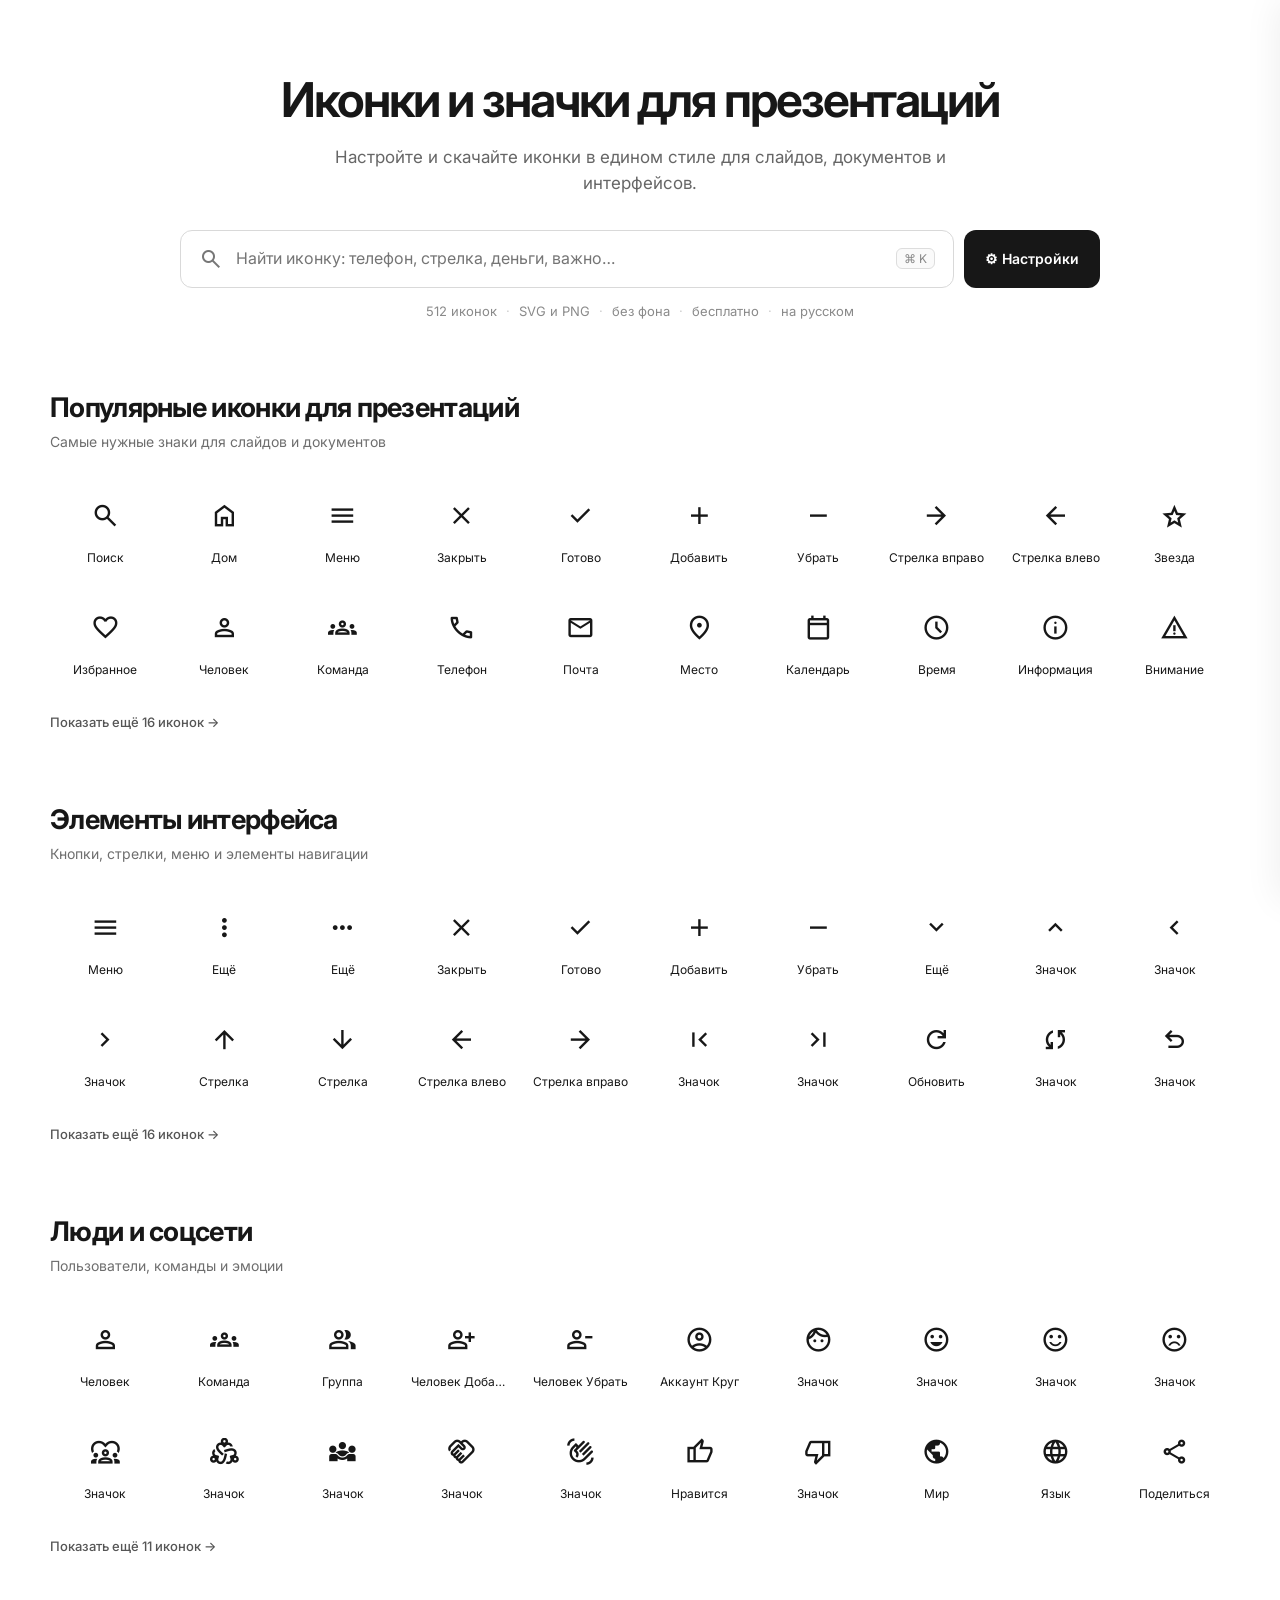
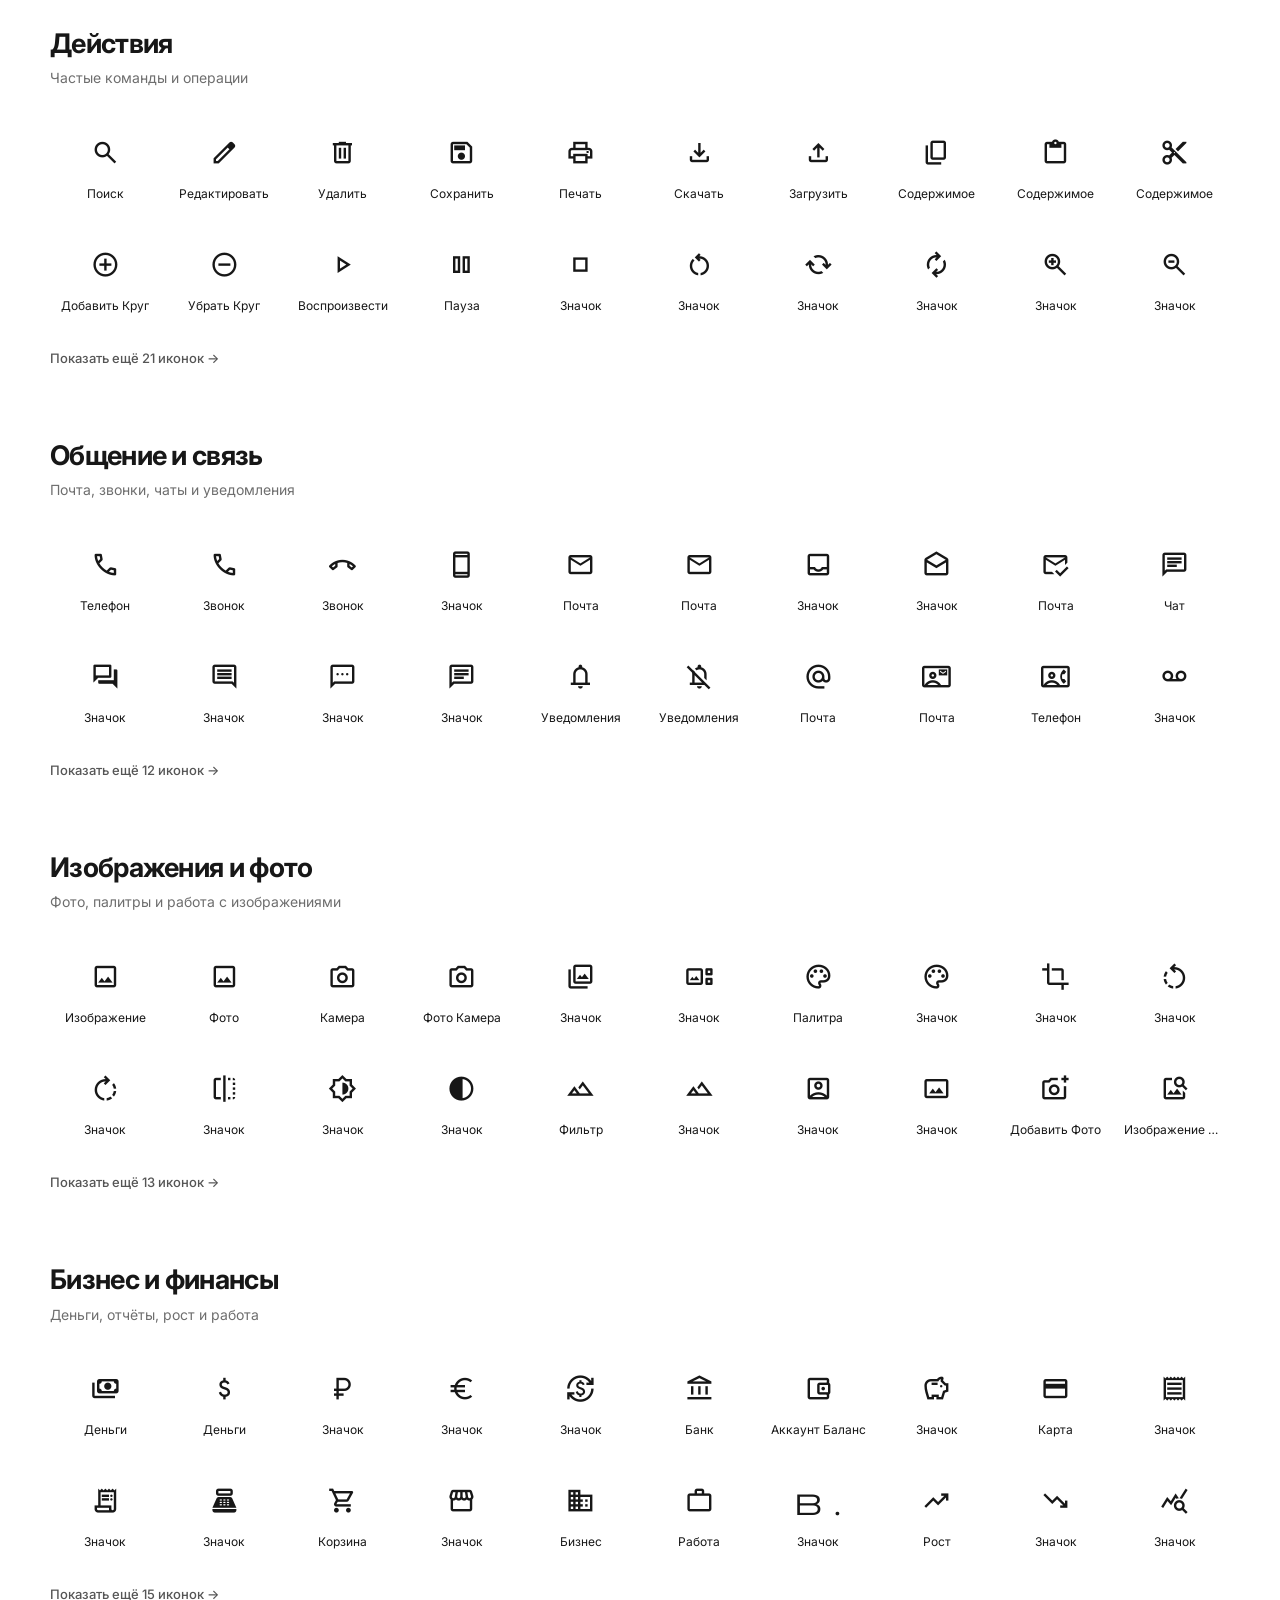
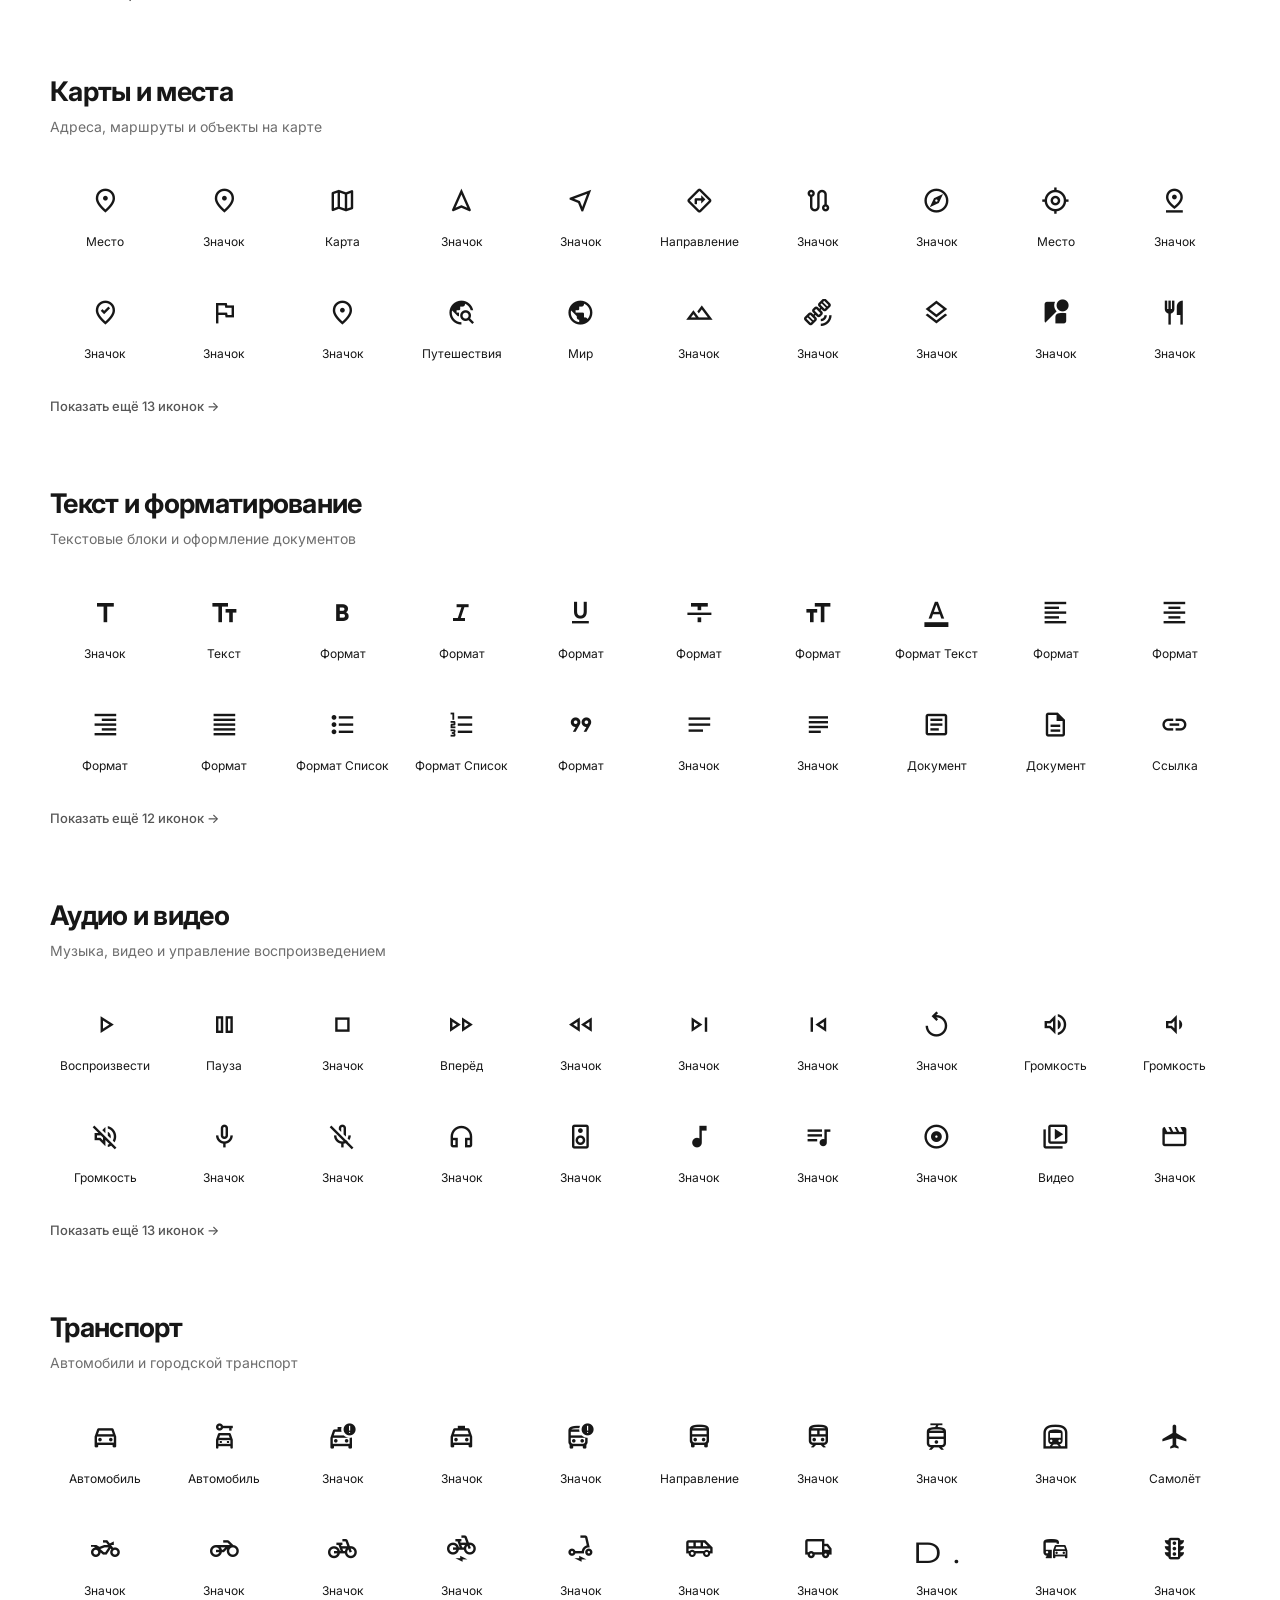
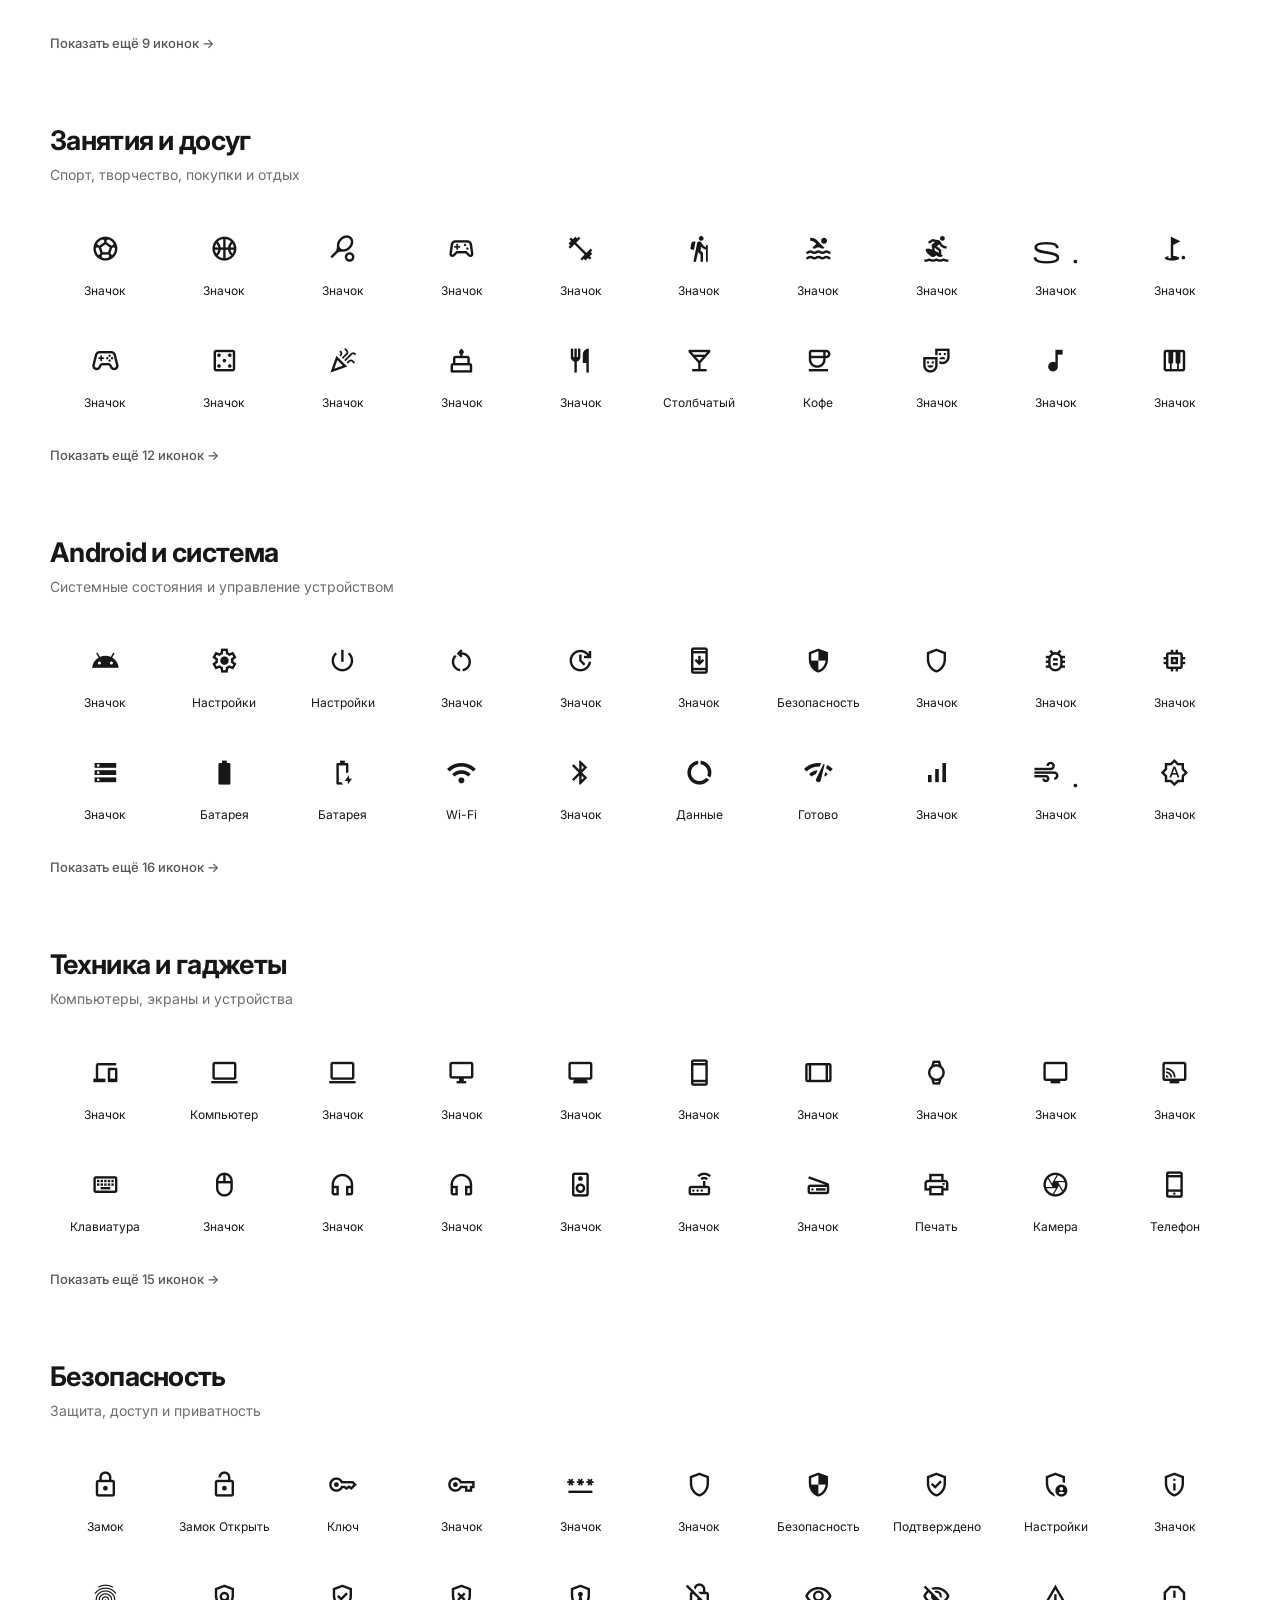
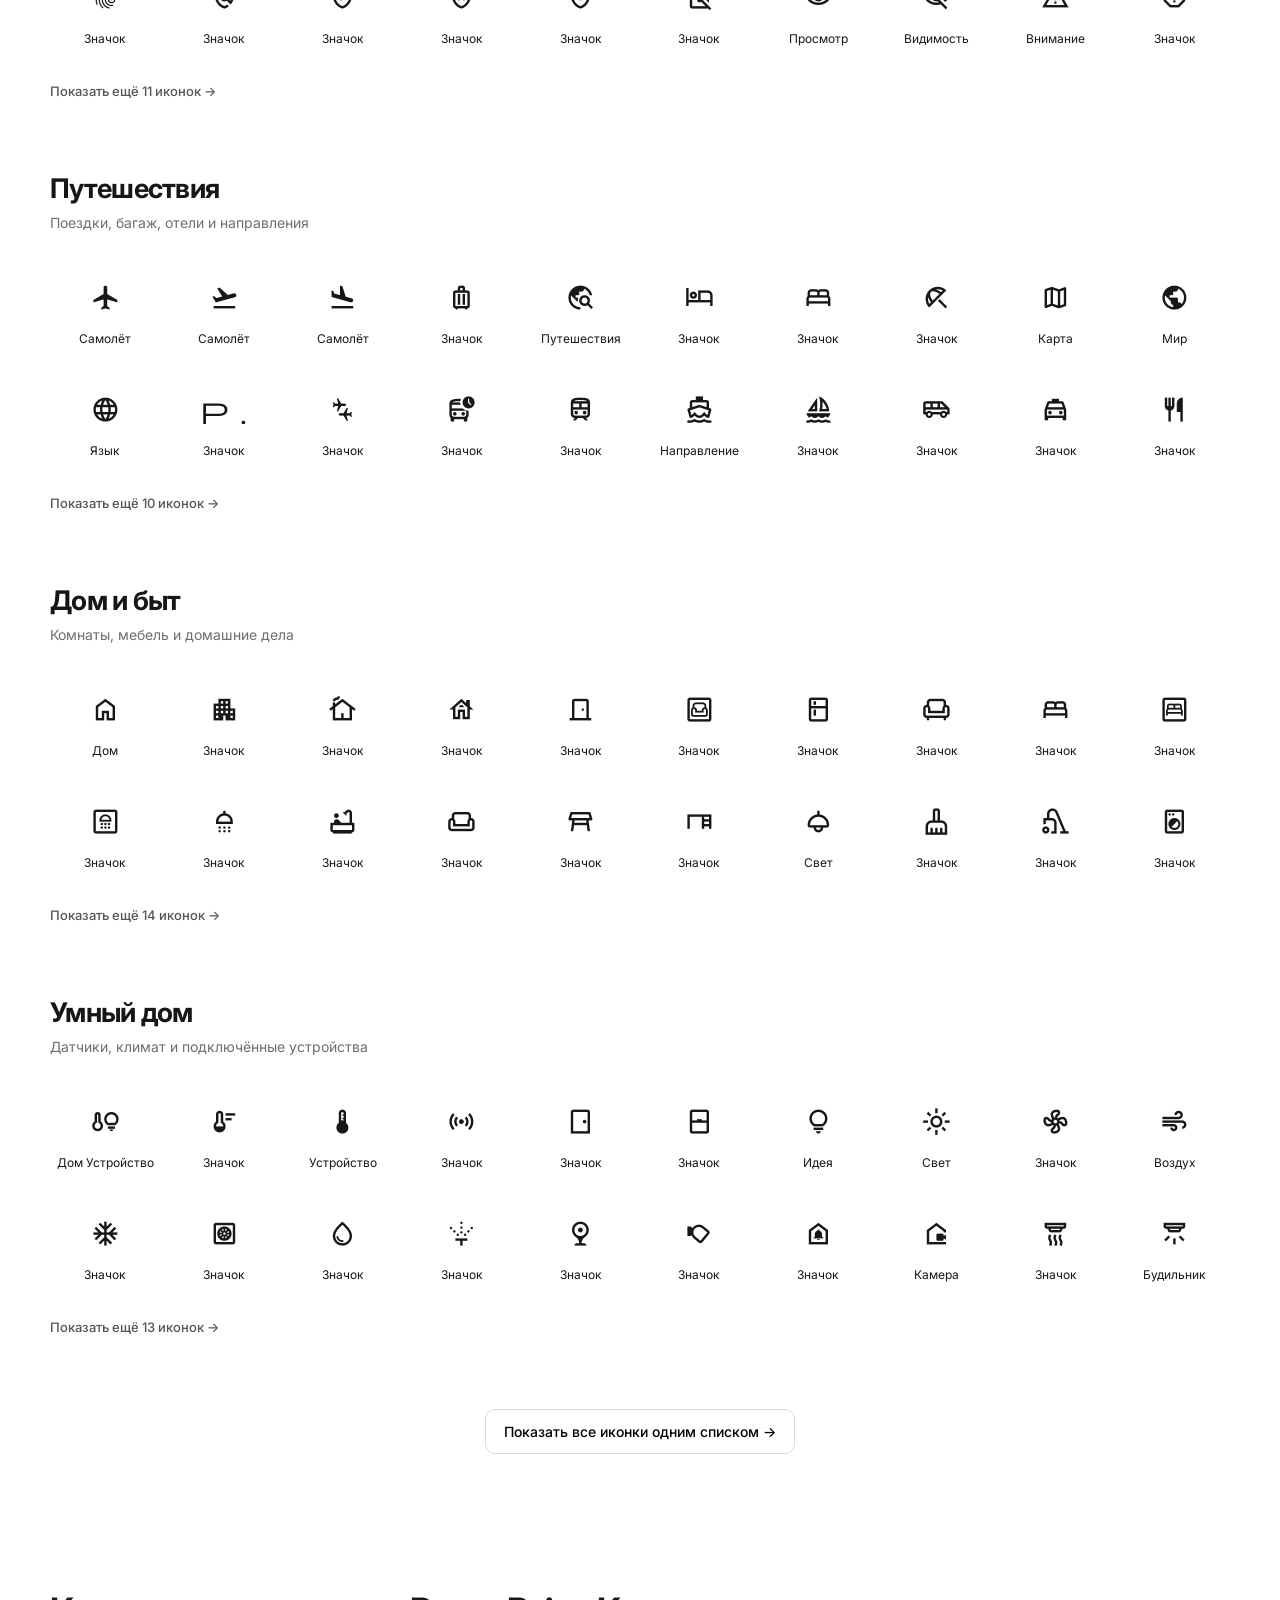
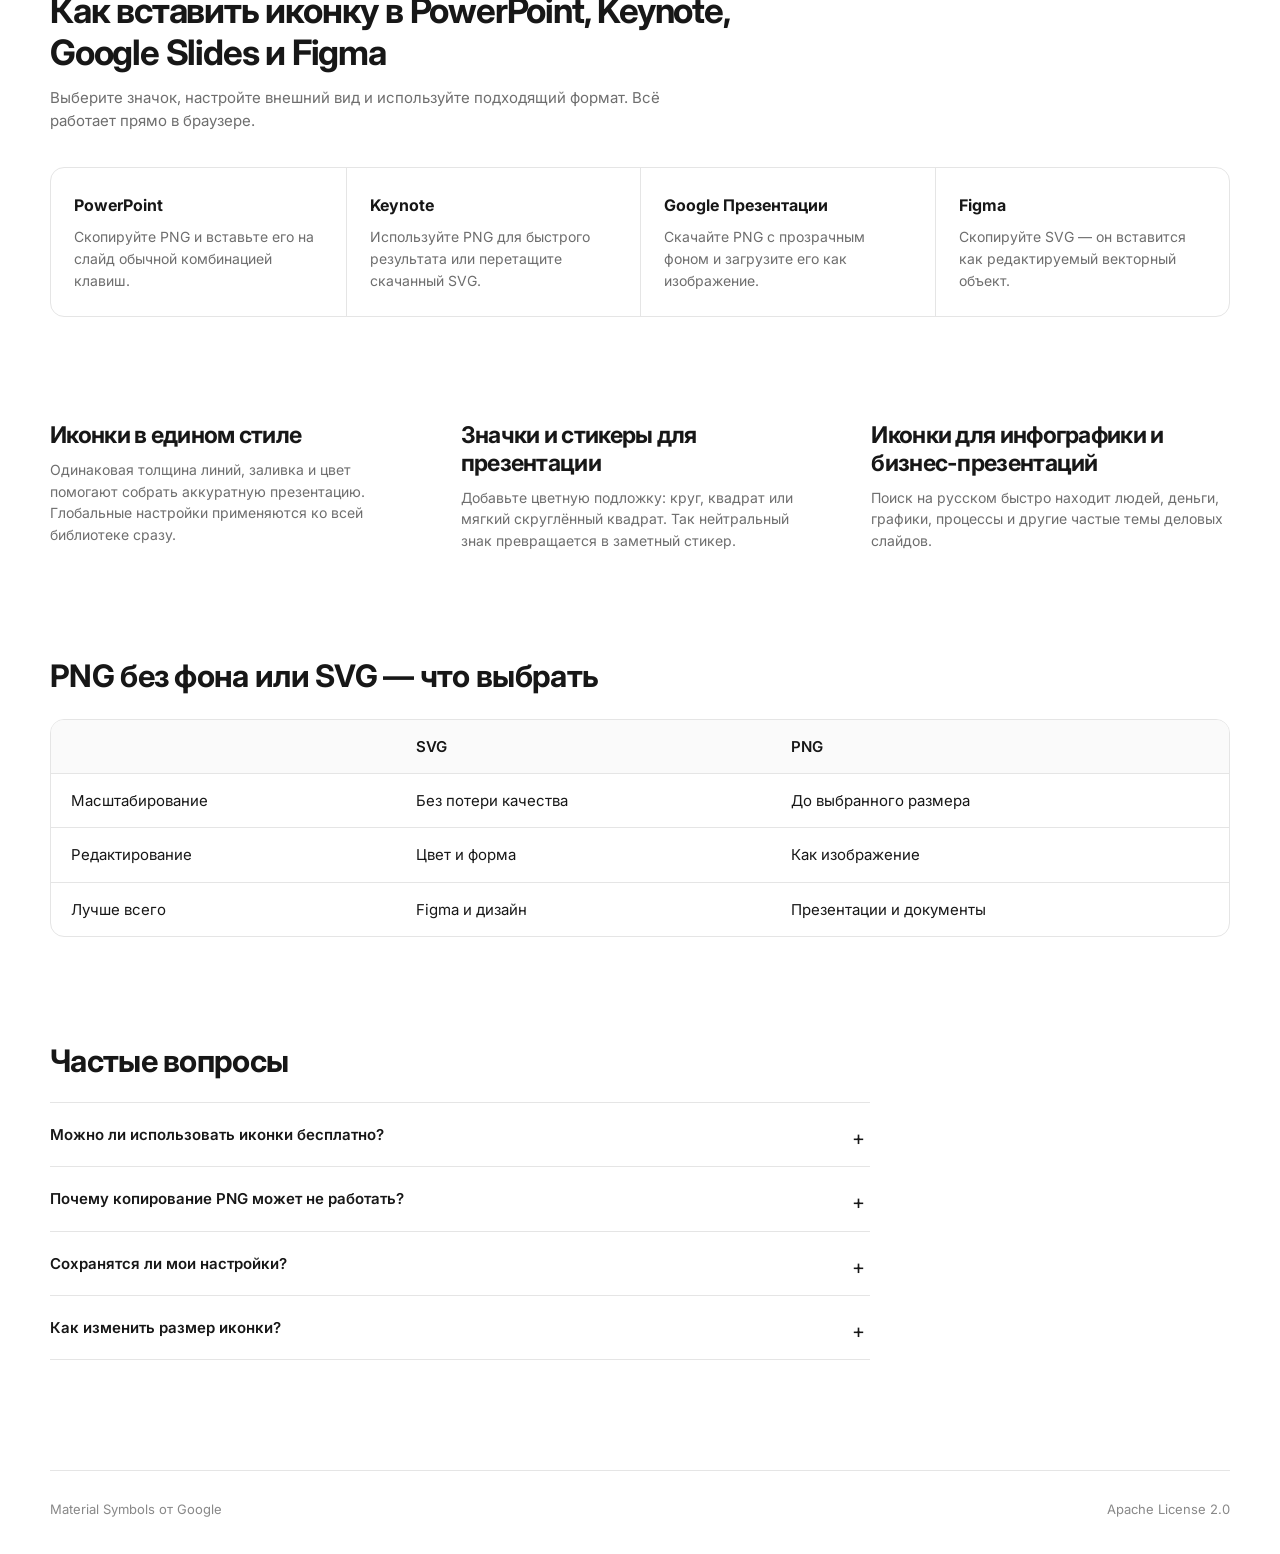
==== commit 10fd221e: "Fix icon rendering settings and vector exports" ====
--- a/material-icons.html
+++ b/material-icons.html
@@ -16,6 +16,14 @@
 @media(max-width:760px){.container{width:calc(100% - 32px)}.hero{padding-top:43px}.hero h1{font-size:34px;letter-spacing:-1.3px}.mobile-break{display:block}.lead{font-size:15px;margin:14px auto 26px}.search-row{display:block}.search-box{height:54px}.search-box kbd{display:none}.settings-button{width:100%;height:46px;margin-top:8px}.facts{line-height:1.7}.library{padding-top:53px}.icon-category{margin-bottom:53px}.section-heading h2{font-size:23px}.icon-grid{grid-template-columns:repeat(4,1fr);gap:3px}.icon-card{height:96px;font-size:11px}.icon-card .material-icon{font-size:31px}.content{padding-top:90px}.content>h2{font-size:29px}.content>h2 br{display:none}.how-grid{grid-template-columns:1fr 1fr}.how-grid article{min-height:150px}.how-grid article:nth-child(3){border-left:0;border-top:1px solid var(--border)}.how-grid article:nth-child(4){border-top:1px solid var(--border)}.editorial{grid-template-columns:1fr;margin-top:75px}.formats,.faq{margin-top:75px}.table-wrap{overflow-x:auto}th,td{min-width:130px;padding:13px}.drawer{width:100%}.modal{width:100%;height:100dvh;max-height:none;border-radius:0}.modal-layout{display:block}.modal-preview{height:210px;border-radius:0}.modal-preview .material-icon{font-size:115px}.modal-info{padding:25px 20px 35px}.modal-close{background:#fff}.copy-wide small{display:block}.related{padding-bottom:10px}footer{margin-top:80px;display:block}footer span{display:block}}
 @media(max-width:390px){.container{width:calc(100% - 24px)}.hero h1{font-size:31px}.search-box{padding:0 13px}.search-box input{font-size:14px;padding-right:0}.icon-grid{grid-template-columns:repeat(3,1fr)}.how-grid{grid-template-columns:1fr}.how-grid article+article{border-left:0;border-top:1px solid var(--border)}.modal-preview{height:175px}.quick-sizes{gap:3px}.modal-info{padding-inline:16px}}
 
+/* One visual component is used by cards, search, related items and previews. */
+.icon-visual{--visual-size:48px;width:var(--visual-size);height:var(--visual-size);display:inline-flex;align-items:center;justify-content:center;flex:0 0 auto;background:transparent;color:var(--icon-color);overflow:hidden}
+.icon-visual.shape-circle{background:var(--background-color);border-radius:50%}.icon-visual.shape-square{background:var(--background-color);border-radius:0}.icon-visual.shape-rounded{background:var(--background-color);border-radius:20%}
+.icon-visual .material-icon{font-size:calc(var(--visual-size) * var(--icon-scale));color:inherit}
+.settings-preview .icon-visual{--visual-size:76px}.modal-preview .icon-visual{--visual-size:180px}.related .icon-visual{--visual-size:42px}
+.settings-preview .material-icon,.modal-preview .material-icon{font-size:calc(var(--visual-size) * var(--icon-scale))}
+@media(max-width:760px){.modal-preview .icon-visual{--visual-size:150px}.color-control{min-width:0}.color-control input[type=text]{min-width:0}.segments button{padding-inline:5px}}
+
   </style>
 </head>
 <body>
@@ -26,7 +34,7 @@
       <label class="search-box"><span class="material-icon" aria-hidden="true">search</span><input id="search" type="search" autocomplete="off" placeholder="Найти иконку: телефон, стрелка, деньги, важно…" aria-label="Поиск иконок"><kbd>⌘ K</kbd></label>
       <button class="settings-button" id="open-settings" type="button"><span aria-hidden="true">⚙</span> Настройки</button>
     </div>
-    <p class="facts">3900+ иконок <i>·</i> SVG и PNG <i>·</i> без фона <i>·</i> бесплатно <i>·</i> на русском</p>
+    <p class="facts"><span id="icon-count">Загружаем полный каталог…</span> <i>·</i> SVG и PNG <i>·</i> без фона <i>·</i> бесплатно <i>·</i> на русском</p>
   </header>
 
   <main>
@@ -69,14 +77,14 @@
       <fieldset class="control"><legend>Цвет иконки</legend><div class="color-control"><input type="color" id="icon-color" aria-label="Выбрать цвет иконки"><input type="text" id="icon-hex" maxlength="7" aria-label="HEX цвета иконки"></div></fieldset>
       <fieldset class="control"><legend>Подложка</legend><div class="backgrounds" id="backgrounds"><button type="button" data-background="none">Нет</button><button type="button" data-background="circle" aria-label="Круг"><i class="shape circle"></i></button><button type="button" data-background="square" aria-label="Квадрат"><i class="shape square"></i></button><button type="button" data-background="rounded" aria-label="Скруглённый квадрат"><i class="shape rounded"></i></button></div><div class="color-control" id="background-color-row"><input type="color" id="background-color" aria-label="Выбрать цвет подложки"><input type="text" id="background-hex" maxlength="7" aria-label="HEX цвета подложки"></div></fieldset>
       <div class="control"><div class="control-label"><label for="scale">Иконка внутри</label><output id="scale-value">60%</output></div><input id="scale" type="range" min="40" max="90" step="5"></div>
-      <div class="settings-preview"><span class="material-icon icon-surface">favorite</span><small>Предпросмотр</small></div>
+      <div class="settings-preview"><div id="settings-icon"></div><small>Предпросмотр</small></div>
     </div>
   </aside>
 
   <div class="modal-backdrop" id="modal-backdrop" hidden></div>
   <section class="modal" id="icon-modal" role="dialog" aria-modal="true" aria-labelledby="modal-title" aria-hidden="true">
     <button class="icon-button modal-close" id="close-modal" aria-label="Закрыть окно">×</button>
-    <div class="modal-layout"><div class="modal-preview"><span id="modal-symbol" class="material-icon icon-surface">search</span></div><div class="modal-info"><div class="title-line"><div><p class="eyebrow" id="modal-system">search</p><h2 id="modal-title">Поиск</h2></div><button class="link-button" id="copy-link" type="button" aria-label="Копировать ссылку"><span class="material-icon">link</span></button></div>
+    <div class="modal-layout"><div class="modal-preview"><div id="modal-symbol"></div></div><div class="modal-info"><div class="title-line"><div><p class="eyebrow" id="modal-system">search</p><h2 id="modal-title">Поиск</h2></div><button class="link-button" id="copy-link" type="button" aria-label="Копировать ссылку"><span class="material-icon">link</span></button></div>
       <p class="meta" id="modal-settings"></p>
       <div class="size-block"><label for="export-size">Размер, px</label><div class="stepper"><button id="size-minus" type="button" aria-label="Уменьшить размер">−</button><input id="export-size" type="number" min="16" max="2048" value="256"><button id="size-plus" type="button" aria-label="Увеличить размер">+</button></div><div class="quick-sizes" id="quick-sizes"><button>48</button><button>96</button><button class="active">256</button><button>512</button><button>1024</button></div></div>
       <div class="download-row"><button class="primary" id="download-svg">↓ SVG</button><button class="primary" id="download-png">↓ PNG</button></div>
@@ -113,8 +121,43 @@
 };
 
 const friendlyName = name => RU_ICON_META[name]?.[0] || name.split('_').map(w => w.charAt(0).toUpperCase()+w.slice(1)).join(' ');
-const normalizedCategories = ICON_CATEGORIES.map(([title,description,names], categoryIndex)=>({title,description,icons:names.split(' ').map(name=>({name,title:friendlyName(name),keywords:RU_ICON_META[name]?.[1]||name.replaceAll('_',' '),category:title,categoryIndex}))}));
-const ICONS = [...new Map(normalizedCategories.flatMap(c=>c.icons).map(i=>[i.name,i])).values()];
+const WORDS_RU={account:'Аккаунт',add:'Добавить',air:'Воздух',alarm:'Будильник',arrow:'Стрелка',article:'Документ',back:'Назад',badge:'Сотрудник',balance:'Баланс',bar:'Столбчатый',battery:'Батарея',book:'Книга',business:'Бизнес',calendar:'Календарь',call:'Звонок',camera:'Камера',car:'Автомобиль',chart:'График',check:'Готово',circle:'Круг',cloud:'Облако',code:'Код',computer:'Компьютер',content:'Содержимое',credit:'Кредитная',dashboard:'Панель',data:'Данные',delete:'Удалить',description:'Документ',device:'Устройство',directions:'Направление',document:'Документ',download:'Скачать',edit:'Редактировать',email:'Почта',error:'Ошибка',event:'Событие',favorite:'Избранное',file:'Файл',filter:'Фильтр',flight:'Самолёт',folder:'Папка',format:'Формат',forward:'Вперёд',group:'Группа',help:'Помощь',home:'Дом',image:'Изображение',info:'Информация',keyboard:'Клавиатура',language:'Язык',light:'Свет',link:'Ссылка',list:'Список',location:'Место',lock:'Замок',mail:'Почта',map:'Карта',menu:'Меню',money:'Деньги',more:'Ещё',notifications:'Уведомления',open:'Открыть',payments:'Платежи',person:'Человек',phone:'Телефон',photo:'Фото',play:'Воспроизвести',print:'Печать',refresh:'Обновить',remove:'Убрать',save:'Сохранить',search:'Поиск',security:'Безопасность',send:'Отправить',settings:'Настройки',share:'Поделиться',shopping:'Покупки',star:'Звезда',text:'Текст',time:'Время',travel:'Путешествия',upload:'Загрузить',verified:'Подтверждено',video:'Видео',visibility:'Видимость',volume:'Громкость',warning:'Внимание',wifi:'Wi-Fi',work:'Работа'};
+const SEARCH_GROUPS={
+ 'деньги финансы оплата платёж платежи':['payments','attach_money','paid','savings','account_balance','account_balance_wallet','wallet','credit_card','currency_ruble'],
+ 'сотрудник сотрудники человек люди пользователь':['person','badge','account_circle','groups','group','supervisor_account','diversity'],
+ 'команда коллектив группа':['groups','group','diversity','supervisor_account'],
+ 'документ документы файл договор':['description','article','draft','contract','file_copy','folder','note'],
+ 'график диаграмма статистика аналитика':['bar_chart','pie_chart','analytics','monitoring','show_chart','trending_up'],
+ 'строительство стройка здание':['construction','engineering','architecture','foundation','apartment'],
+ 'телефон звонок связь':['phone','call','smartphone','contact_phone']
+};
+function translatedTitle(name){
+ if(RU_ICON_META[name])return RU_ICON_META[name][0];
+ const words=name.split('_'), translated=words.map(w=>WORDS_RU[w]).filter(Boolean);
+ return translated.length?translated.join(' '):'Значок';
+}
+function extraKeywords(name){return Object.entries(SEARCH_GROUPS).filter(([,names])=>names.some(n=>name===n||name.startsWith(n+'_'))).map(([words])=>words).join(' ')}
+const normalizedCategories = ICON_CATEGORIES.map(([title,description,names], categoryIndex)=>({title,description,icons:names.split(' ').map(name=>({name,title:translatedTitle(name),keywords:`${RU_ICON_META[name]?.[1]||''} ${extraKeywords(name)} ${name.replaceAll('_',' ')}`,category:title,categoryIndex}))}));
+let ICONS = [...new Map(normalizedCategories.flatMap(c=>c.icons).map(i=>[i.name,i])).values()];
+
+/* The official catalog remains the source of truth and is merged with the curated RU catalog. */
+async function loadOfficialIcons(){
+ const response=await fetch('https://fonts.google.com/metadata/icons');
+ if(!response.ok)throw new Error(`Google catalog: ${response.status}`);
+ const raw=await response.text(), json=JSON.parse(raw.replace(/^\)\]\}'\s*/,''));
+ const official=Array.isArray(json.icons)?json.icons:[];
+ if(!official.length)throw new Error('Google catalog is empty');
+ const byName=new Map(ICONS.map(icon=>[icon.name,icon]));
+ official.forEach(item=>{
+  if(byName.has(item.name))return;
+  const rawCategory=(item.categories||[])[0]||'';
+  const categoryIndex=/social/i.test(rawCategory)?2:/communication/i.test(rawCategory)?4:/image/i.test(rawCategory)?5:/maps/i.test(rawCategory)?7:/av/i.test(rawCategory)?9:/transport/i.test(rawCategory)?10:/hardware/i.test(rawCategory)?13:/home/i.test(rawCategory)?16:/action/i.test(rawCategory)?3:11;
+  const category=normalizedCategories[categoryIndex];
+  const icon={name:item.name,title:translatedTitle(item.name),keywords:`${(item.tags||[]).join(' ')} ${extraKeywords(item.name)} ${item.name.replaceAll('_',' ')}`,category:category.title,categoryIndex};
+  category.icons.push(icon);byName.set(icon.name,icon);
+ });
+ ICONS=[...byName.values()];return ICONS;
+}
 
   </script>
   <script>
@@ -122,158 +165,164 @@
   'use strict';
   const $ = (selector, root = document) => root.querySelector(selector);
   const $$ = (selector, root = document) => [...root.querySelectorAll(selector)];
-  const DEFAULTS = {style:'Outlined',fill:0,weight:400,grade:0,optical:24,iconColor:'#171717',background:'none',backgroundColor:'#E8E8E8',scale:60};
-  let settings = loadSettings();
-  let activeIcon = null;
-  let toastTimer;
-  const expanded = new Set();
-  const root = document.documentElement;
+  const DEFAULTS = Object.freeze({style:'Outlined',fill:0,weight:400,grade:0,optical:24,iconColor:'#171717',background:'none',backgroundColor:'#E8E8E8',scale:60});
+  const STORAGE_KEY = 'material-icon-settings';
+  const SVG_CACHE = new Map();
+  let settings = loadSettings(), activeIcon = null, toastTimer, modalHistoryOwned = false;
+  let autoColor = false, previousIconColor = settings.iconColor;
+  const expanded = new Set(), root = document.documentElement;
 
   function loadSettings(){
-    try { return {...DEFAULTS, ...JSON.parse(localStorage.getItem('material-icon-settings') || '{}')}; }
-    catch { return {...DEFAULTS}; }
-  }
-  function saveSettings(){
-    try { localStorage.setItem('material-icon-settings', JSON.stringify(settings)); } catch { /* private mode */ }
+    try {
+      const stored = JSON.parse(localStorage.getItem(STORAGE_KEY) || '{}');
+      const safe = {...DEFAULTS};
+      for(const key of Object.keys(safe)) if(stored[key] !== undefined) safe[key] = stored[key];
+      return safe;
+    } catch { return {...DEFAULTS}; }
+  }
+  function saveSettings(){ try { localStorage.setItem(STORAGE_KEY, JSON.stringify(settings)); } catch {} }
+  function iconFontFamily(){ return `Material Symbols ${settings.style}`; }
+  function createIconVisual(icon, options={}){
+    const visual=document.createElement('span');
+    visual.className=`icon-visual shape-${settings.background}`;
+    if(options.className)visual.classList.add(options.className);
+    const symbol=document.createElement('span');
+    symbol.className='material-icon';symbol.setAttribute('aria-hidden','true');symbol.textContent=typeof icon==='string'?icon:icon.name;
+    visual.append(symbol);return visual;
+  }
+  function updateVisuals(){
+    $$('.icon-visual').forEach(visual=>{
+      visual.classList.remove('shape-none','shape-circle','shape-square','shape-rounded');
+      visual.classList.add(`shape-${settings.background}`);
+    });
   }
   function applySettings(){
-    root.style.setProperty('--fill', settings.fill);
-    root.style.setProperty('--weight', settings.weight);
-    root.style.setProperty('--grade', settings.grade);
-    root.style.setProperty('--optical-size', settings.optical);
-    root.style.setProperty('--icon-color', settings.iconColor);
-    root.style.setProperty('--background-color', settings.backgroundColor);
-    root.style.setProperty('--icon-scale', settings.scale + '%');
-    root.style.setProperty('--font-family', `'Material Symbols ${settings.style}'`);
-    ['fill','weight','grade','optical','scale'].forEach(id => { $('#'+id).value = settings[id]; });
-    $('#icon-color').value = settings.iconColor; $('#icon-hex').value = settings.iconColor.toUpperCase();
-    $('#background-color').value = settings.backgroundColor; $('#background-hex').value = settings.backgroundColor.toUpperCase();
-    $('#fill-value').textContent = settings.fill ? '100%' : '0%';
-    $('#weight-value').textContent = settings.weight; $('#grade-value').textContent = settings.grade;
-    $('#optical-value').textContent = settings.optical; $('#scale-value').textContent = settings.scale + '%';
+    const vars={'--fill':settings.fill,'--weight':settings.weight,'--grade':settings.grade,'--optical-size':settings.optical,'--icon-color':settings.iconColor,'--background-color':settings.backgroundColor,'--icon-scale':settings.scale/100,'--font-family':`'${iconFontFamily()}'`};
+    Object.entries(vars).forEach(([name,value])=>root.style.setProperty(name,value));
+    ['fill','weight','grade','optical','scale'].forEach(id=>$('#'+id).value=settings[id]);
+    $('#icon-color').value=settings.iconColor;$('#icon-hex').value=settings.iconColor.toUpperCase();
+    $('#background-color').value=settings.backgroundColor;$('#background-hex').value=settings.backgroundColor.toUpperCase();
+    $('#fill-value').textContent=settings.fill?'100%':'0%';$('#weight-value').textContent=settings.weight;
+    $('#grade-value').textContent=settings.grade;$('#optical-value').textContent=settings.optical;$('#scale-value').textContent=settings.scale+'%';
     $$('#styles button').forEach(b=>b.classList.toggle('active',b.dataset.style===settings.style));
     $$('#backgrounds button').forEach(b=>b.classList.toggle('active',b.dataset.background===settings.background));
-    $('#background-color-row').hidden = settings.background === 'none';
-    $$('.icon-surface').forEach(setSurface);
-    if(activeIcon) updateModalMeta();
-    saveSettings();
-  }
-  function setSurface(el){
-    el.classList.remove('background-circle','background-square','background-rounded');
-    if(settings.background !== 'none') el.classList.add('background-'+settings.background);
+    $('#background-color-row').hidden=settings.background==='none';updateVisuals();updateModalMeta();saveSettings();
   }
 
   function card(icon){
-    const button = document.createElement('button');
-    button.type='button'; button.className='icon-card'; button.dataset.icon=icon.name;
-    button.setAttribute('aria-label', `${icon.title}, открыть настройки и экспорт`);
-    const symbol=document.createElement('span'); symbol.className='material-icon'; symbol.ariaHidden='true'; symbol.textContent=icon.name;
-    const title=document.createElement('span'); title.textContent=icon.title;
-    button.append(symbol,title); return button;
-  }
-  function appendCards(target, icons){
-    const fragment=document.createDocumentFragment(); icons.forEach(i=>fragment.append(card(i))); target.replaceChildren(fragment);
-  }
+    const button=document.createElement('button');button.type='button';button.className='icon-card';button.dataset.icon=icon.name;
+    button.setAttribute('aria-label',`${icon.title}, открыть настройки и экспорт`);
+    const title=document.createElement('span');title.className='icon-title';title.textContent=icon.title;
+    button.append(createIconVisual(icon),title);return button;
+  }
+  function appendCards(target,icons){const fragment=document.createDocumentFragment();icons.forEach(icon=>fragment.append(card(icon)));target.replaceChildren(fragment)}
   function renderCategories(){
-    const host=$('#categories'), fragment=document.createDocumentFragment();
+    const fragment=document.createDocumentFragment();
     normalizedCategories.forEach((category,index)=>{
-      const section=document.createElement('section'); section.className='icon-category';
-      const visible=expanded.has(index)?category.icons:category.icons.slice(0,20);
+      const section=document.createElement('section');section.className='icon-category';
       section.innerHTML=`<div class="section-heading"><div><h2>${category.title}</h2><p>${category.description}</p></div></div><div class="icon-grid"></div>`;
-      appendCards($('.icon-grid',section),visible);
-      if(category.icons.length>20){
-        const more=document.createElement('button'); more.type='button'; more.className='more-button'; more.dataset.category=index;
-        more.textContent=expanded.has(index)?'Свернуть ↑':`Показать ещё ${category.icons.length-20} иконок →`; section.append(more);
-      }
+      appendCards($('.icon-grid',section),expanded.has(index)?category.icons:category.icons.slice(0,20));
+      if(category.icons.length>20){const more=document.createElement('button');more.type='button';more.className='more-button';more.dataset.category=index;more.textContent=expanded.has(index)?'Свернуть ↑':`Показать ещё ${category.icons.length-20} иконок →`;section.append(more)}
       fragment.append(section);
-    }); host.replaceChildren(fragment);
-  }
+    });$('#categories').replaceChildren(fragment);
+  }
+  function normalizeQuery(value){return value.toLocaleLowerCase('ru').replaceAll('ё','е').replace(/(ами|ями|ого|ему|ами|ями|ов|ев|ей|ы|и|а|я|у|ю)$/,'')}
   function search(query){
-    const q=query.trim().toLocaleLowerCase('ru');
-    $('#categories').hidden=!!q; $('#search-results').hidden=!q; $('#show-all').hidden=!!q;
-    if(!q) return;
-    const words=q.split(/\s+/); const found=ICONS.filter(icon=>{
-      const hay=`${icon.name} ${icon.title} ${icon.keywords} ${icon.category}`.toLocaleLowerCase('ru');
-      return words.every(word=>hay.includes(word));
-    }).slice(0,240);
-    $('#results-title').textContent=`Поиск: «${query.trim()}»`;
-    $('#results-count').textContent=found.length ? `Найдено: ${found.length}` : '';
-    $('#empty').hidden=found.length>0; $('#results-grid').hidden=!found.length;
-    appendCards($('#results-grid'),found);
+    const q=query.trim();$('#categories').hidden=!!q;$('#search-results').hidden=!q;$('#show-all').hidden=!!q;if(!q)return;
+    const words=q.split(/\s+/).map(normalizeQuery);
+    const found=ICONS.filter(icon=>{const hay=normalizeQuery(`${icon.name} ${icon.title} ${icon.keywords} ${icon.category}`);return words.every(word=>hay.includes(word))}).slice(0,300);
+    $('#results-title').textContent=`Поиск: «${q}»`;$('#results-count').textContent=found.length?`Найдено: ${found.length}`:'';
+    $('#empty').hidden=!!found.length;$('#results-grid').hidden=!found.length;appendCards($('#results-grid'),found);
   }
   let debounce;
-  $('#search').addEventListener('input',e=>{clearTimeout(debounce);debounce=setTimeout(()=>search(e.target.value),120)});
-  document.addEventListener('keydown',e=>{
-    if((e.metaKey||e.ctrlKey)&&e.key.toLowerCase()==='k'){e.preventDefault();$('#search').focus()}
-    if(e.key==='Escape'){closeModal();closeSettings()}
-  });
-  document.addEventListener('click',e=>{
-    const iconButton=e.target.closest('.icon-card'); if(iconButton) openModal(iconButton.dataset.icon);
-    const more=e.target.closest('.more-button'); if(more){const i=+more.dataset.category;expanded.has(i)?expanded.delete(i):expanded.add(i);renderCategories()}
-  });
-  $('#show-all').addEventListener('click',()=>{expanded.clear();normalizedCategories.forEach((_,i)=>expanded.add(i));renderCategories();$('#show-all').hidden=true});
-
-  function openSettings(){ $('#settings-overlay').hidden=false; $('#settings').classList.add('open'); $('#settings').setAttribute('aria-hidden','false'); document.body.classList.add('locked'); $('#close-settings').focus(); }
-  function closeSettings(){ if(!$('#settings').classList.contains('open'))return; $('#settings').classList.remove('open'); $('#settings').setAttribute('aria-hidden','true'); $('#settings-overlay').hidden=true; unlockBody(); }
-  $('#open-settings').onclick=openSettings; $('#close-settings').onclick=closeSettings; $('#settings-overlay').onclick=closeSettings;
-  ['fill','weight','grade','optical','scale'].forEach(id=>$('#'+id).addEventListener('input',e=>{settings[id]=+e.target.value;applySettings()}));
-  $('#styles').onclick=e=>{if(e.target.dataset.style){settings.style=e.target.dataset.style;applySettings()}};
-  $('#backgrounds').onclick=e=>{const b=e.target.closest('[data-background]');if(b){const wasNone=settings.background==='none';settings.background=b.dataset.background;if(wasNone&&settings.background!=='none'&&settings.iconColor.toLowerCase()===DEFAULTS.iconColor.toLowerCase())settings.iconColor='#FFFFFF';applySettings()}};
+  $('#search').addEventListener('input',event=>{clearTimeout(debounce);debounce=setTimeout(()=>search(event.target.value),120)});
+  document.addEventListener('keydown',event=>{if((event.metaKey||event.ctrlKey)&&event.key.toLowerCase()==='k'){event.preventDefault();$('#search').focus()}if(event.key==='Escape'){closeModal();closeSettings()}});
+  document.addEventListener('click',event=>{const iconButton=event.target.closest('.icon-card');if(iconButton)openModal(iconButton.dataset.icon);const more=event.target.closest('.more-button');if(more){const index=+more.dataset.category;expanded.has(index)?expanded.delete(index):expanded.add(index);renderCategories()}});
+  $('#show-all').onclick=()=>{normalizedCategories.forEach((_,index)=>expanded.add(index));renderCategories();$('#show-all').hidden=true};
+
+  function openSettings(){$('#settings-overlay').hidden=false;$('#settings').classList.add('open');$('#settings').setAttribute('aria-hidden','false');document.body.classList.add('locked');$('#close-settings').focus()}
+  function closeSettings(){if(!$('#settings').classList.contains('open'))return;$('#settings').classList.remove('open');$('#settings').setAttribute('aria-hidden','true');$('#settings-overlay').hidden=true;unlockBody()}
+  $('#open-settings').onclick=openSettings;$('#close-settings').onclick=closeSettings;$('#settings-overlay').onclick=closeSettings;
+  ['fill','weight','grade','optical','scale'].forEach(id=>$('#'+id).addEventListener('input',event=>{settings[id]=+event.target.value;applySettings()}));
+  $('#styles').onclick=event=>{if(event.target.dataset.style){settings.style=event.target.dataset.style;applySettings()}};
+  $('#backgrounds').onclick=event=>{
+    const button=event.target.closest('[data-background]');if(!button)return;
+    const next=button.dataset.background;
+    if(settings.background==='none'&&next!=='none'&&settings.iconColor.toLowerCase()===DEFAULTS.iconColor.toLowerCase()){previousIconColor=settings.iconColor;settings.iconColor='#FFFFFF';autoColor=true}
+    if(next==='none'&&autoColor){settings.iconColor=previousIconColor;autoColor=false}
+    settings.background=next;applySettings();
+  };
   function validHex(value){return /^#[0-9a-f]{6}$/i.test(value)}
-  function connectColor(picker,hex,key){$(picker).oninput=e=>{settings[key]=e.target.value;applySettings()};$(hex).addEventListener('change',e=>{let value=e.target.value.trim();if(!value.startsWith('#'))value='#'+value;if(validHex(value)){settings[key]=value;applySettings()}else e.target.value=settings[key]})}
+  function connectColor(picker,hex,key){
+    const set=value=>{settings[key]=value;if(key==='iconColor'){autoColor=false;previousIconColor=value}applySettings()};
+    $(picker).oninput=event=>set(event.target.value);$(hex).onchange=event=>{let value=event.target.value.trim();if(!value.startsWith('#'))value='#'+value;validHex(value)?set(value):event.target.value=settings[key]};
+  }
   connectColor('#icon-color','#icon-hex','iconColor');connectColor('#background-color','#background-hex','backgroundColor');
-  $('#reset').onclick=()=>{settings={...DEFAULTS};applySettings();showToast('Настройки сброшены')};
-
-  function openModal(name, push=true){
-    activeIcon=ICONS.find(i=>i.name===name); if(!activeIcon)return;
-    $('#modal-symbol').textContent=name; $('#modal-system').textContent=name; $('#modal-title').textContent=activeIcon.title; $('#modal-category').textContent=activeIcon.category;
-    setSurface($('#modal-symbol')); updateModalMeta(); renderRelated();
-    $('#modal-backdrop').hidden=false; $('#icon-modal').classList.add('open'); $('#icon-modal').setAttribute('aria-hidden','false');document.body.classList.add('locked');
-    if(push){const url=new URL(location.href);url.searchParams.set('icon',name);history.pushState({icon:name},'',url)}
-    $('#close-modal').focus();
-  }
-  function closeModal(push=true){if(!$('#icon-modal').classList.contains('open'))return;$('#icon-modal').classList.remove('open');$('#icon-modal').setAttribute('aria-hidden','true');$('#modal-backdrop').hidden=true;activeIcon=null;unlockBody();if(push){const url=new URL(location.href);url.searchParams.delete('icon');history.pushState({},'',url)}}
+  $('#reset').onclick=()=>{settings={...DEFAULTS};autoColor=false;previousIconColor=DEFAULTS.iconColor;applySettings();showToast('Настройки сброшены')};
+
+  function openModal(name,historyMode='auto'){
+    const icon=ICONS.find(item=>item.name===name);if(!icon)return;
+    const alreadyOpen=$('#icon-modal').classList.contains('open');activeIcon=icon;
+    $('#modal-symbol').replaceChildren(createIconVisual(icon));$('#modal-system').textContent=name;$('#modal-title').textContent=icon.title;$('#modal-category').textContent=icon.category;
+    updateModalMeta();renderRelated();$('#modal-backdrop').hidden=false;$('#icon-modal').classList.add('open');$('#icon-modal').setAttribute('aria-hidden','false');document.body.classList.add('locked');
+    if(historyMode==='auto'){const url=new URL(location.href);url.searchParams.set('icon',name);if(alreadyOpen||modalHistoryOwned)history.replaceState({icon:name,iconModal:true},'',url);else{history.pushState({icon:name,iconModal:true},'',url);modalHistoryOwned=true}}
+    if(!alreadyOpen)$('#close-modal').focus();
+  }
+  function hideModal(){if(!$('#icon-modal').classList.contains('open'))return;$('#icon-modal').classList.remove('open');$('#icon-modal').setAttribute('aria-hidden','true');$('#modal-backdrop').hidden=true;activeIcon=null;unlockBody()}
+  function closeModal(){if(!$('#icon-modal').classList.contains('open'))return;if(modalHistoryOwned){modalHistoryOwned=false;history.back()}else{const url=new URL(location.href);url.searchParams.delete('icon');history.replaceState({},'',url);hideModal()}}
   function unlockBody(){if(!$('#settings').classList.contains('open')&&!$('#icon-modal').classList.contains('open'))document.body.classList.remove('locked')}
-  function updateModalMeta(){if(activeIcon)$('#modal-settings').textContent=`${settings.style} · FILL ${settings.fill} · ${settings.weight} · GRAD ${settings.grade} · opsz ${settings.optical}`}
-  function renderRelated(){const related=normalizedCategories[activeIcon.categoryIndex].icons.filter(i=>i.name!==activeIcon.name).slice(0,5);appendCards($('#related-icons'),related)}
-  $('#close-modal').onclick=()=>closeModal();$('#modal-backdrop').onclick=()=>closeModal();
-  window.addEventListener('popstate',()=>{const name=new URL(location.href).searchParams.get('icon');name?openModal(name,false):closeModal(false)});
-  $('#copy-link').onclick=async()=>{const url=new URL(location.href);url.searchParams.set('icon',activeIcon.name);await copyText(url.href,'Ссылка скопирована')};
+  function updateModalMeta(){if(activeIcon)$('#modal-settings').textContent=`${settings.style} · FILL ${settings.fill} · wght ${settings.weight} · GRAD ${settings.grade} · opsz ${settings.optical}`}
+  function renderRelated(){appendCards($('#related-icons'),normalizedCategories[activeIcon.categoryIndex].icons.filter(icon=>icon.name!==activeIcon.name).slice(0,5))}
+  $('#close-modal').onclick=closeModal;$('#modal-backdrop').onclick=closeModal;
+  window.addEventListener('popstate',()=>{const name=new URL(location.href).searchParams.get('icon');if(name)openModal(name,'none');else hideModal()});
+  $('#copy-link').onclick=()=>{const url=new URL(location.href);url.searchParams.set('icon',activeIcon.name);copyText(url.href,'Ссылка скопирована')};
+
   const sizeInput=$('#export-size');
   function exportSize(){return Math.max(16,Math.min(2048,parseInt(sizeInput.value,10)||256))}
+  function syncQuick(){$$('#quick-sizes button').forEach(button=>button.classList.toggle('active',+button.textContent===exportSize()))}
   $('#size-minus').onclick=()=>{sizeInput.value=Math.max(16,exportSize()-16);syncQuick()};$('#size-plus').onclick=()=>{sizeInput.value=Math.min(2048,exportSize()+16);syncQuick()};sizeInput.onchange=()=>{sizeInput.value=exportSize();syncQuick()};
-  $('#quick-sizes').onclick=e=>{if(e.target.tagName==='BUTTON'){sizeInput.value=e.target.textContent;syncQuick()}};
-  function syncQuick(){$$('#quick-sizes button').forEach(b=>b.classList.toggle('active',+b.textContent===exportSize()))}
-
-  function svgString(){
-    const size=exportSize(), iconPx=Math.round(size*settings.scale/100), pos=size/2;
-    let bg=''; if(settings.background!=='none'){
-      if(settings.background==='circle')bg=`<circle cx="${pos}" cy="${pos}" r="${pos}" fill="${settings.backgroundColor}"/>`;
-      else bg=`<rect width="${size}" height="${size}" rx="${settings.background==='rounded'?Math.round(size*.19):0}" fill="${settings.backgroundColor}"/>`;
-    }
-    const family=`Material Symbols ${settings.style}`;
-    return `<svg xmlns="http://www.w3.org/2000/svg" width="${size}" height="${size}" viewBox="0 0 ${size} ${size}">${bg}<style>@import url('https://fonts.googleapis.com/css2?family=Material+Symbols+${settings.style}:opsz,wght,FILL,GRAD@20..48,100..700,0..1,-50..200');text{font-family:'${family}';font-variation-settings:'FILL' ${settings.fill},'wght' ${settings.weight},'GRAD' ${settings.grade},'opsz' ${settings.optical};font-size:${iconPx}px;fill:${settings.iconColor}}</style><text x="${pos}" y="${pos}" text-anchor="middle" dominant-baseline="central">${activeIcon.name}</text></svg>`;
-  }
-  function download(blob,name){const a=document.createElement('a');a.href=URL.createObjectURL(blob);a.download=name;a.click();setTimeout(()=>URL.revokeObjectURL(a.href),1000)}
-  $('#download-svg').onclick=()=>download(new Blob([svgString()],{type:'image/svg+xml'}),`icon-${activeIcon.name}.svg`);
+  $('#quick-sizes').onclick=event=>{if(event.target.tagName==='BUTTON'){sizeInput.value=event.target.textContent;syncQuick()}};
+
+  function staticAssetUrls(name){
+    const family=`materialsymbols${settings.style.toLowerCase()}`, size=[20,24,40,48].reduce((a,b)=>Math.abs(b-settings.optical)<Math.abs(a-settings.optical)?b:a);
+    const parts=[];if(settings.weight!==400)parts.push(`wght${settings.weight}`);if(settings.grade)parts.push(`grad${settings.grade}`);if(settings.fill)parts.push('fill1');
+    const variants=[parts.join(''),parts.filter(p=>!p.startsWith('grad')).join(''),settings.fill?'fill1':'default','default'].filter(Boolean);
+    return [...new Set(variants)].map(variant=>`https://fonts.gstatic.com/s/i/short-term/release/${family}/${encodeURIComponent(name)}/${variant}/${size}px.svg`);
+  }
+  async function getOfficialGeometry(){
+    const cacheKey=[activeIcon.name,settings.style,settings.fill,settings.weight,settings.grade,settings.optical].join(':');if(SVG_CACHE.has(cacheKey))return SVG_CACHE.get(cacheKey);
+    let lastError;
+    for(const url of staticAssetUrls(activeIcon.name))try{const response=await fetch(url);if(!response.ok)throw new Error(String(response.status));const text=await response.text();const doc=new DOMParser().parseFromString(text,'image/svg+xml'),source=doc.documentElement;const geometry=[...source.children].filter(el=>['path','g','circle','rect','polygon'].includes(el.localName)).map(el=>el.outerHTML).join('');if(!geometry)throw new Error('no path');const result={geometry,viewBox:source.getAttribute('viewBox')||'0 0 24 24'};SVG_CACHE.set(cacheKey,result);return result}catch(error){lastError=error}
+    throw new Error(`Не удалось получить официальный SVG path: ${lastError?.message||''}`);
+  }
+  async function svgString(){
+    const {geometry,viewBox}=await getOfficialGeometry(),size=exportSize(),scale=settings.scale/100,inset=size*(1-scale)/2;
+    const [, ,sourceWidth=24,sourceHeight=24]=viewBox.split(/\s+/).map(Number),sx=(size*scale)/sourceWidth,sy=(size*scale)/sourceHeight;
+    let background='';if(settings.background==='circle')background=`<circle cx="${size/2}" cy="${size/2}" r="${size/2}" fill="${settings.backgroundColor}"/>`;else if(settings.background!=='none')background=`<rect width="${size}" height="${size}" rx="${settings.background==='rounded'?size*.2:0}" fill="${settings.backgroundColor}"/>`;
+    return `<svg xmlns="http://www.w3.org/2000/svg" width="${size}" height="${size}" viewBox="0 0 ${size} ${size}">${background}<g fill="${settings.iconColor}" transform="translate(${inset} ${inset}) scale(${sx} ${sy})">${geometry}</g></svg>`;
+  }
+  function download(blob,name){const anchor=document.createElement('a');anchor.href=URL.createObjectURL(blob);anchor.download=name;anchor.click();setTimeout(()=>URL.revokeObjectURL(anchor.href),1000)}
+  async function withExport(action){try{await action()}catch(error){console.error(error);showToast('Экспорт этой иконки временно недоступен',3500)}}
+  $('#download-svg').onclick=()=>withExport(async()=>download(new Blob([await svgString()],{type:'image/svg+xml'}),`icon-${activeIcon.name}.svg`));
   async function pngBlob(){
-    const size=exportSize(),canvas=document.createElement('canvas');canvas.width=canvas.height=size;const ctx=canvas.getContext('2d');
-    if(settings.background!=='none'){ctx.fillStyle=settings.backgroundColor;if(settings.background==='circle'){ctx.beginPath();ctx.arc(size/2,size/2,size/2,0,Math.PI*2);ctx.fill()}else if(settings.background==='rounded'){roundedRect(ctx,0,0,size,size,size*.19);ctx.fill()}else ctx.fillRect(0,0,size,size)}
-    await document.fonts.load(`${Math.round(size*settings.scale/100)}px "Material Symbols ${settings.style}"`);
-    ctx.fillStyle=settings.iconColor;ctx.textAlign='center';ctx.textBaseline='middle';ctx.font=`${Math.round(size*settings.scale/100)}px "Material Symbols ${settings.style}"`;
-    try{ctx.fontKerning='none';ctx.fontVariantLigatures='common-ligatures'}catch{}
-    ctx.fillText(activeIcon.name,size/2,size/2);
-    return new Promise(resolve=>canvas.toBlob(resolve,'image/png'));
-  }
-  function roundedRect(ctx,x,y,w,h,r){ctx.beginPath();ctx.roundRect?ctx.roundRect(x,y,w,h,r):(ctx.rect(x,y,w,h));}
-  $('#download-png').onclick=async()=>download(await pngBlob(),`icon-${activeIcon.name}-${exportSize()}.png`);
-  $('#copy-svg').onclick=()=>copyText(svgString(),'SVG скопирован');
-  $('#copy-png').onclick=async()=>{try{if(!navigator.clipboard||!window.ClipboardItem)throw new Error();const blob=await pngBlob();await navigator.clipboard.write([new ClipboardItem({'image/png':blob})]);showToast('PNG скопирован')}catch{showToast('Откройте сайт через localhost для копирования',3500)}};
-  async function copyText(text,message){try{await navigator.clipboard.writeText(text);showToast(message)}catch{showToast('Откройте сайт через localhost для копирования',3500)}}
-  function showToast(message,duration=2200){const toast=$('#toast');toast.textContent=message;toast.classList.add('show');clearTimeout(toastTimer);toastTimer=setTimeout(()=>toast.classList.remove('show'),duration)}
-
-  renderCategories(); applySettings();
-  const initial=new URL(location.href).searchParams.get('icon'); if(initial)setTimeout(()=>openModal(initial,false),0);
+    const svg=await svgString(),url=URL.createObjectURL(new Blob([svg],{type:'image/svg+xml'}));
+    try{const image=new Image();await new Promise((resolve,reject)=>{image.onload=resolve;image.onerror=reject;image.src=url});const canvas=document.createElement('canvas');canvas.width=canvas.height=exportSize();canvas.getContext('2d').drawImage(image,0,0,canvas.width,canvas.height);return await new Promise((resolve,reject)=>canvas.toBlob(blob=>blob?resolve(blob):reject(new Error('PNG error')),'image/png'))}finally{URL.revokeObjectURL(url)}
+  }
+  $('#download-png').onclick=()=>withExport(async()=>download(await pngBlob(),`icon-${activeIcon.name}-${exportSize()}.png`));
+  $('#copy-svg').onclick=()=>withExport(async()=>{
+    const svg=await svgString();
+    try{await navigator.clipboard.write([new ClipboardItem({'image/svg+xml':new Blob([svg],{type:'image/svg+xml'}),'text/plain':new Blob([svg],{type:'text/plain'})})]);showToast('SVG скопирован')}
+    catch{await copyText(svg,'SVG скопирован как текст — вставьте его в Figma')}
+  });
+  $('#copy-png').onclick=()=>withExport(async()=>{try{const blob=await pngBlob();await navigator.clipboard.write([new ClipboardItem({'image/png':blob})]);showToast('PNG скопирован')}catch{showClipboardError('PNG')}});
+  async function copyText(text,message){try{await navigator.clipboard.writeText(text);showToast(message)}catch{showClipboardError()}}
+  function showClipboardError(){showToast('Браузер не разрешил доступ к буферу. Разрешите доступ или скачайте файл.',4000)}
+  function showToast(message,duration=2300){const toast=$('#toast');toast.textContent=message;toast.classList.add('show');clearTimeout(toastTimer);toastTimer=setTimeout(()=>toast.classList.remove('show'),duration)}
+
+  $('#settings-icon').replaceChildren(createIconVisual('favorite'));renderCategories();applySettings();
+  $('#icon-count').textContent=`${ICONS.length} иконок`;
+  loadOfficialIcons().then(()=>{$('#icon-count').textContent=`${ICONS.length} иконок`;renderCategories();if($('#search').value)search($('#search').value);const requested=new URL(location.href).searchParams.get('icon');if(requested&&!activeIcon)openModal(requested,'none')}).catch(error=>{console.warn('Полный каталог Google недоступен, используется встроенный набор.',error);$('#icon-count').textContent=`${ICONS.length} иконок`});
+  const initial=new URL(location.href).searchParams.get('icon');if(initial)setTimeout(()=>openModal(initial,'none'));
 })();
 
   </script>
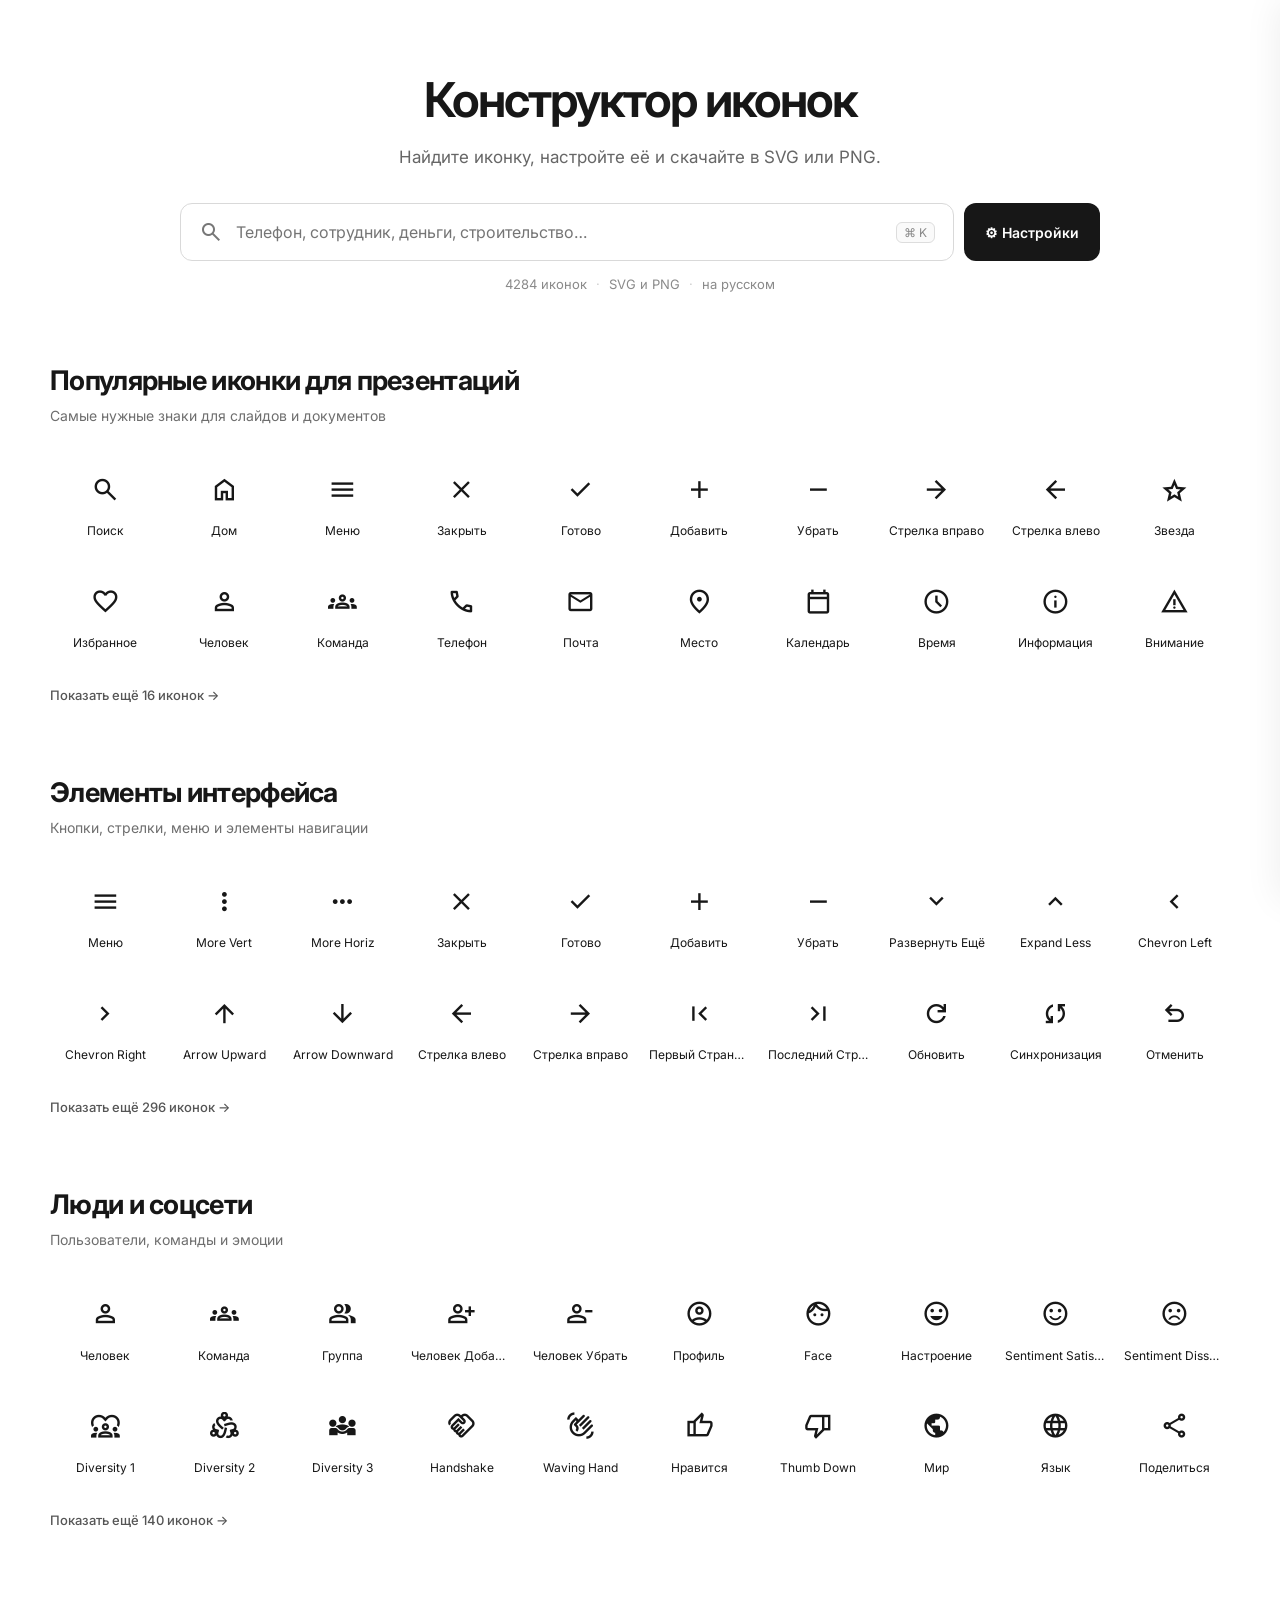
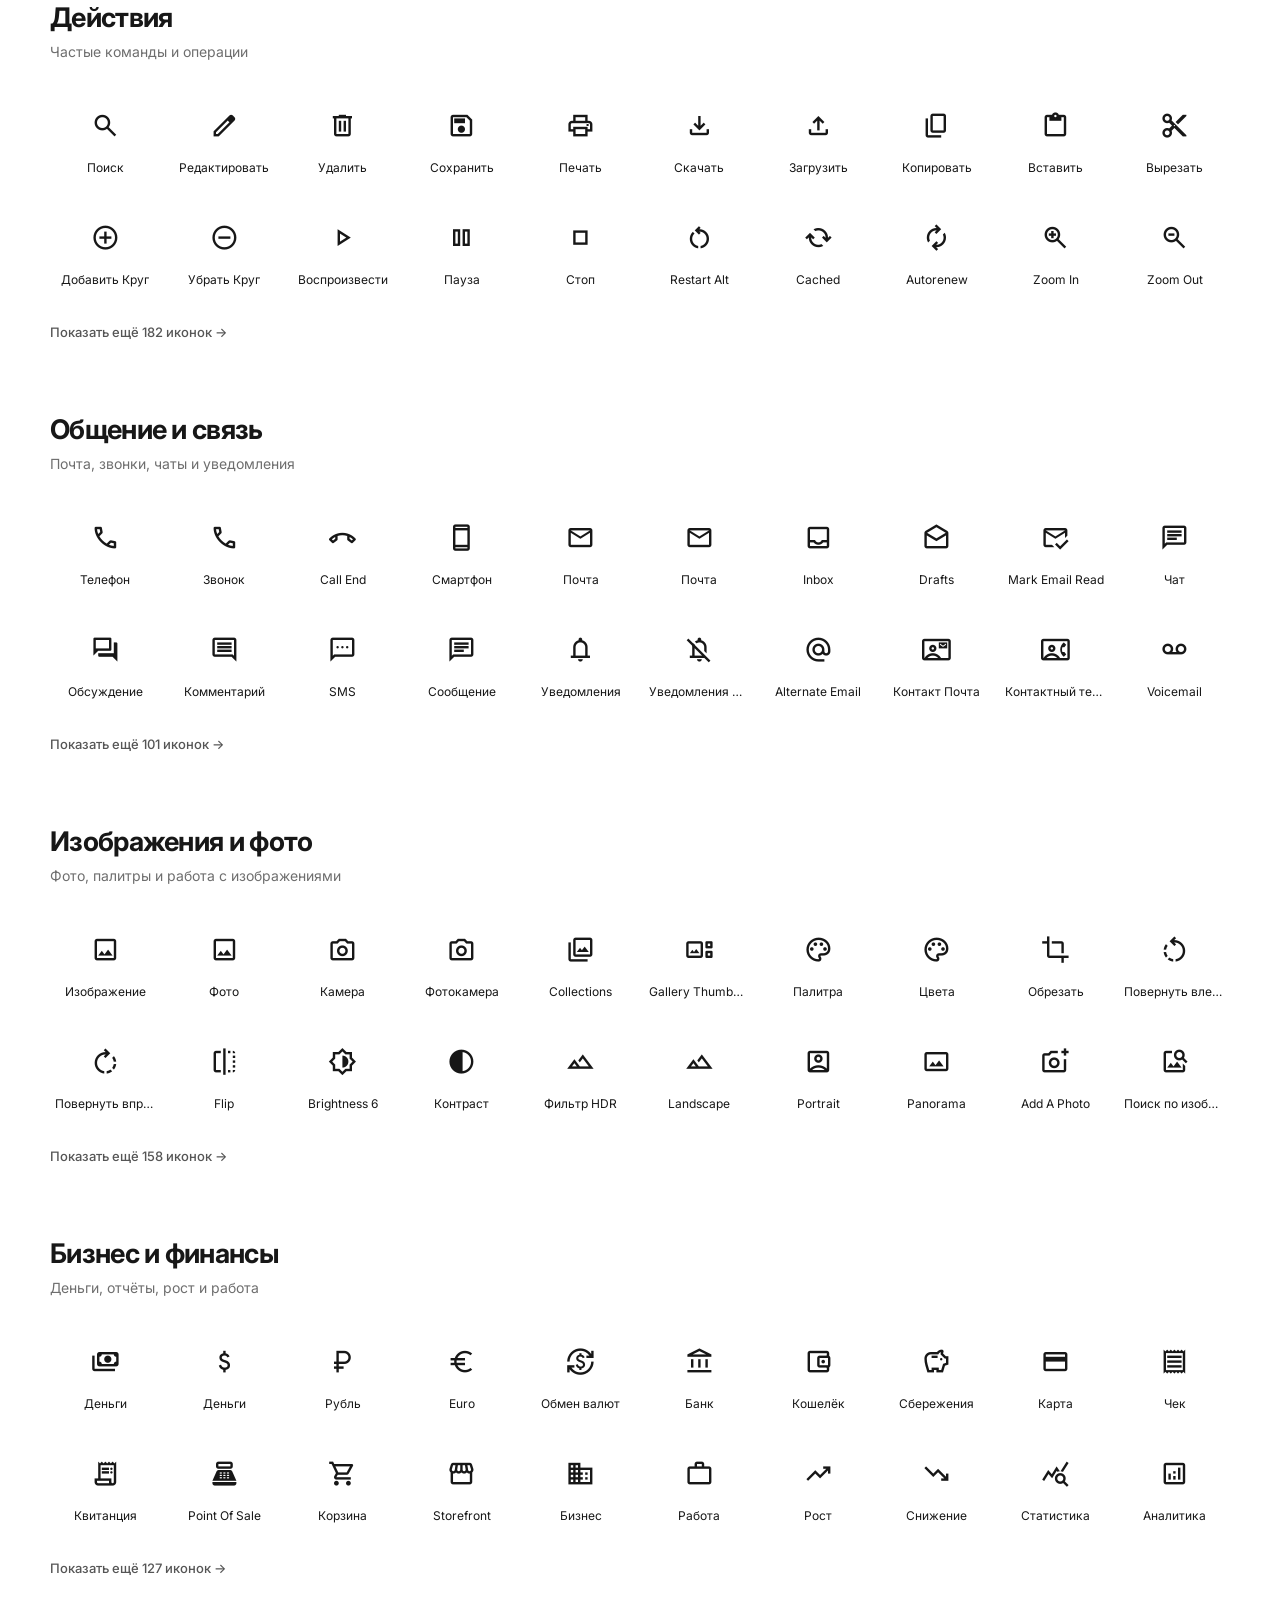
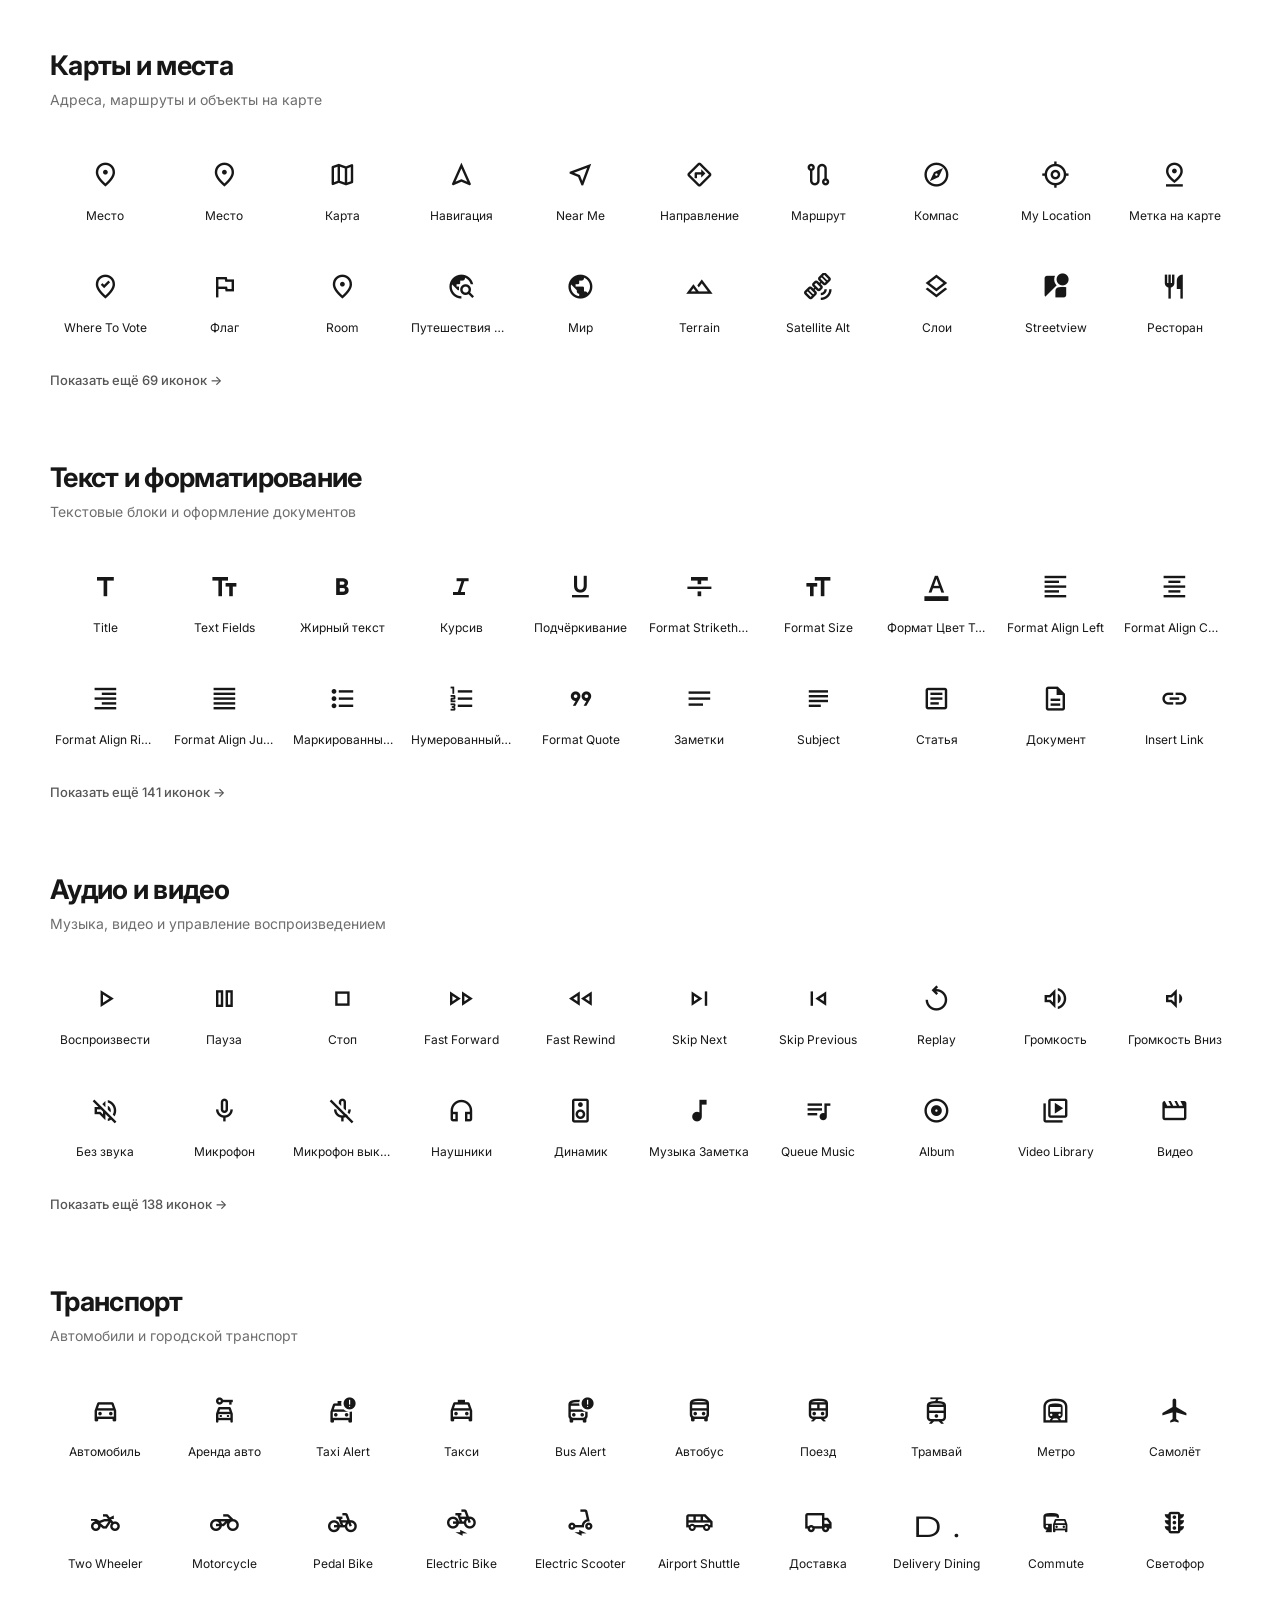
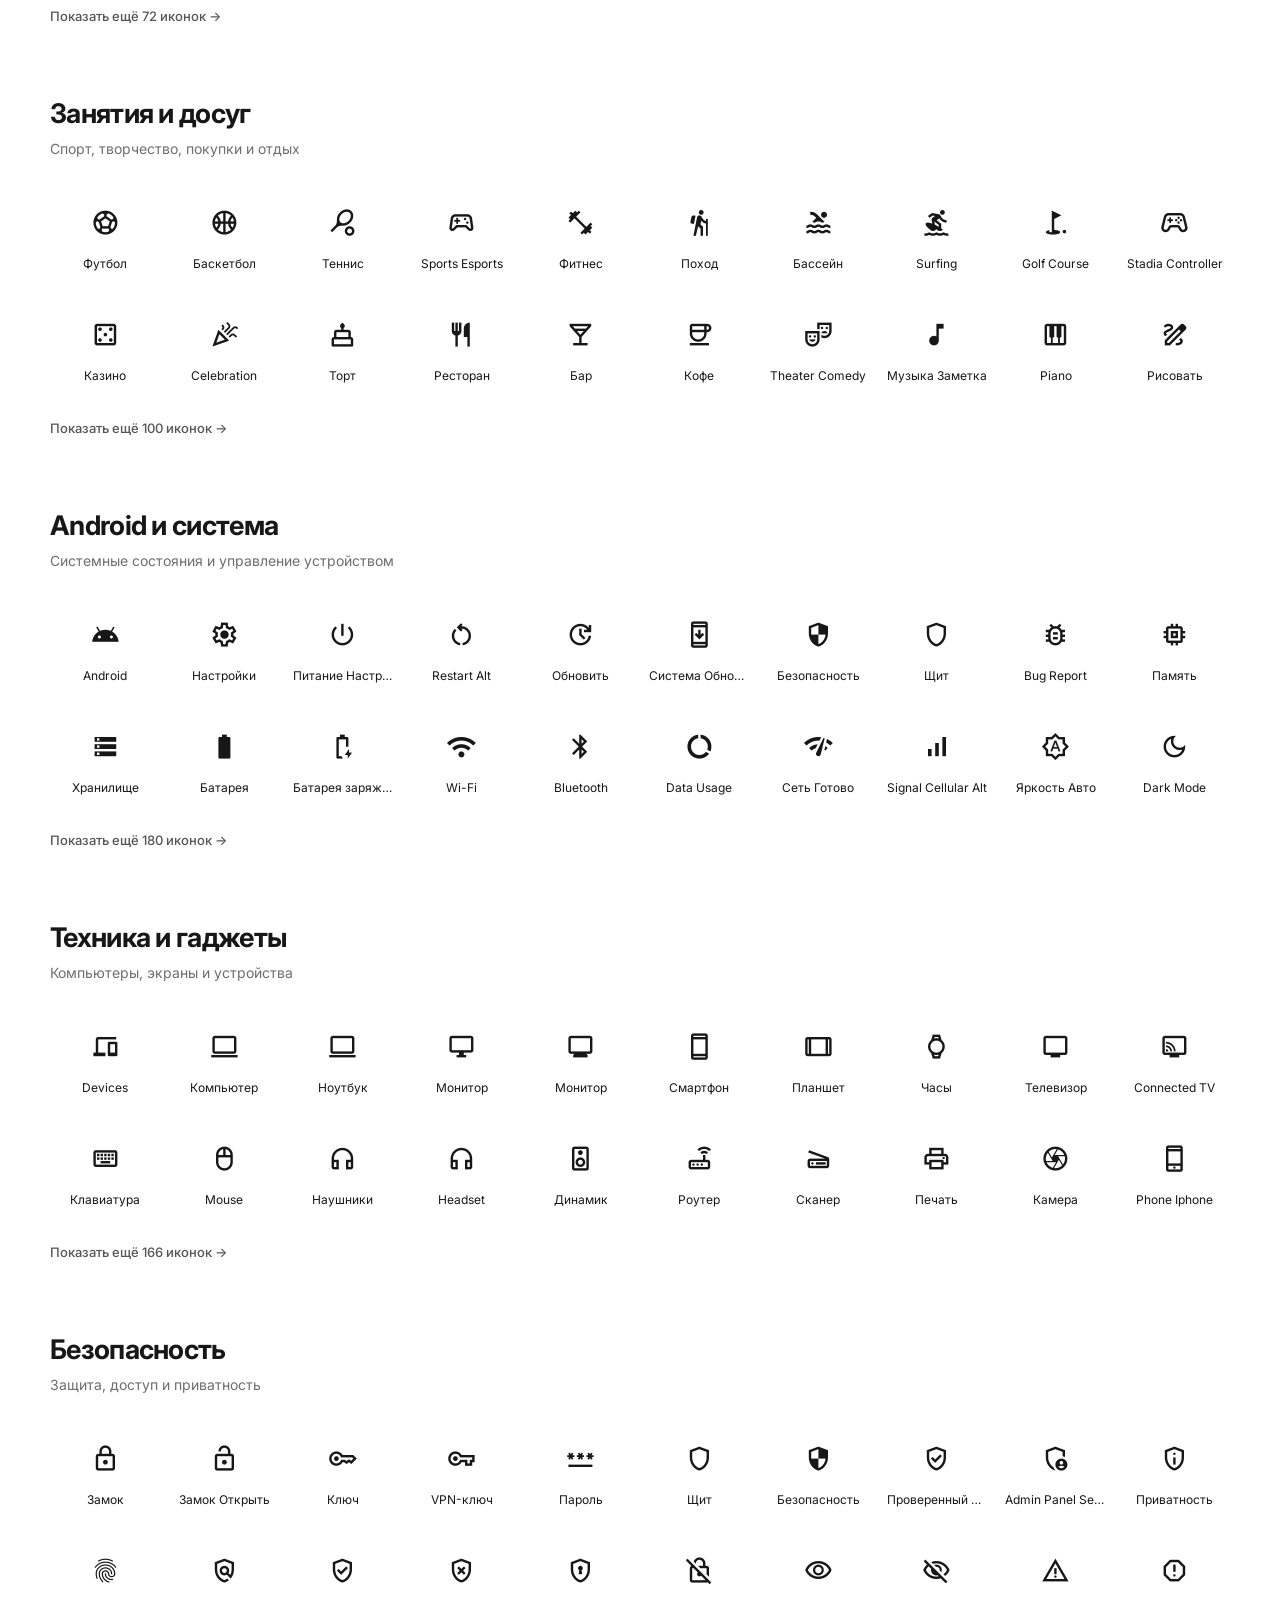
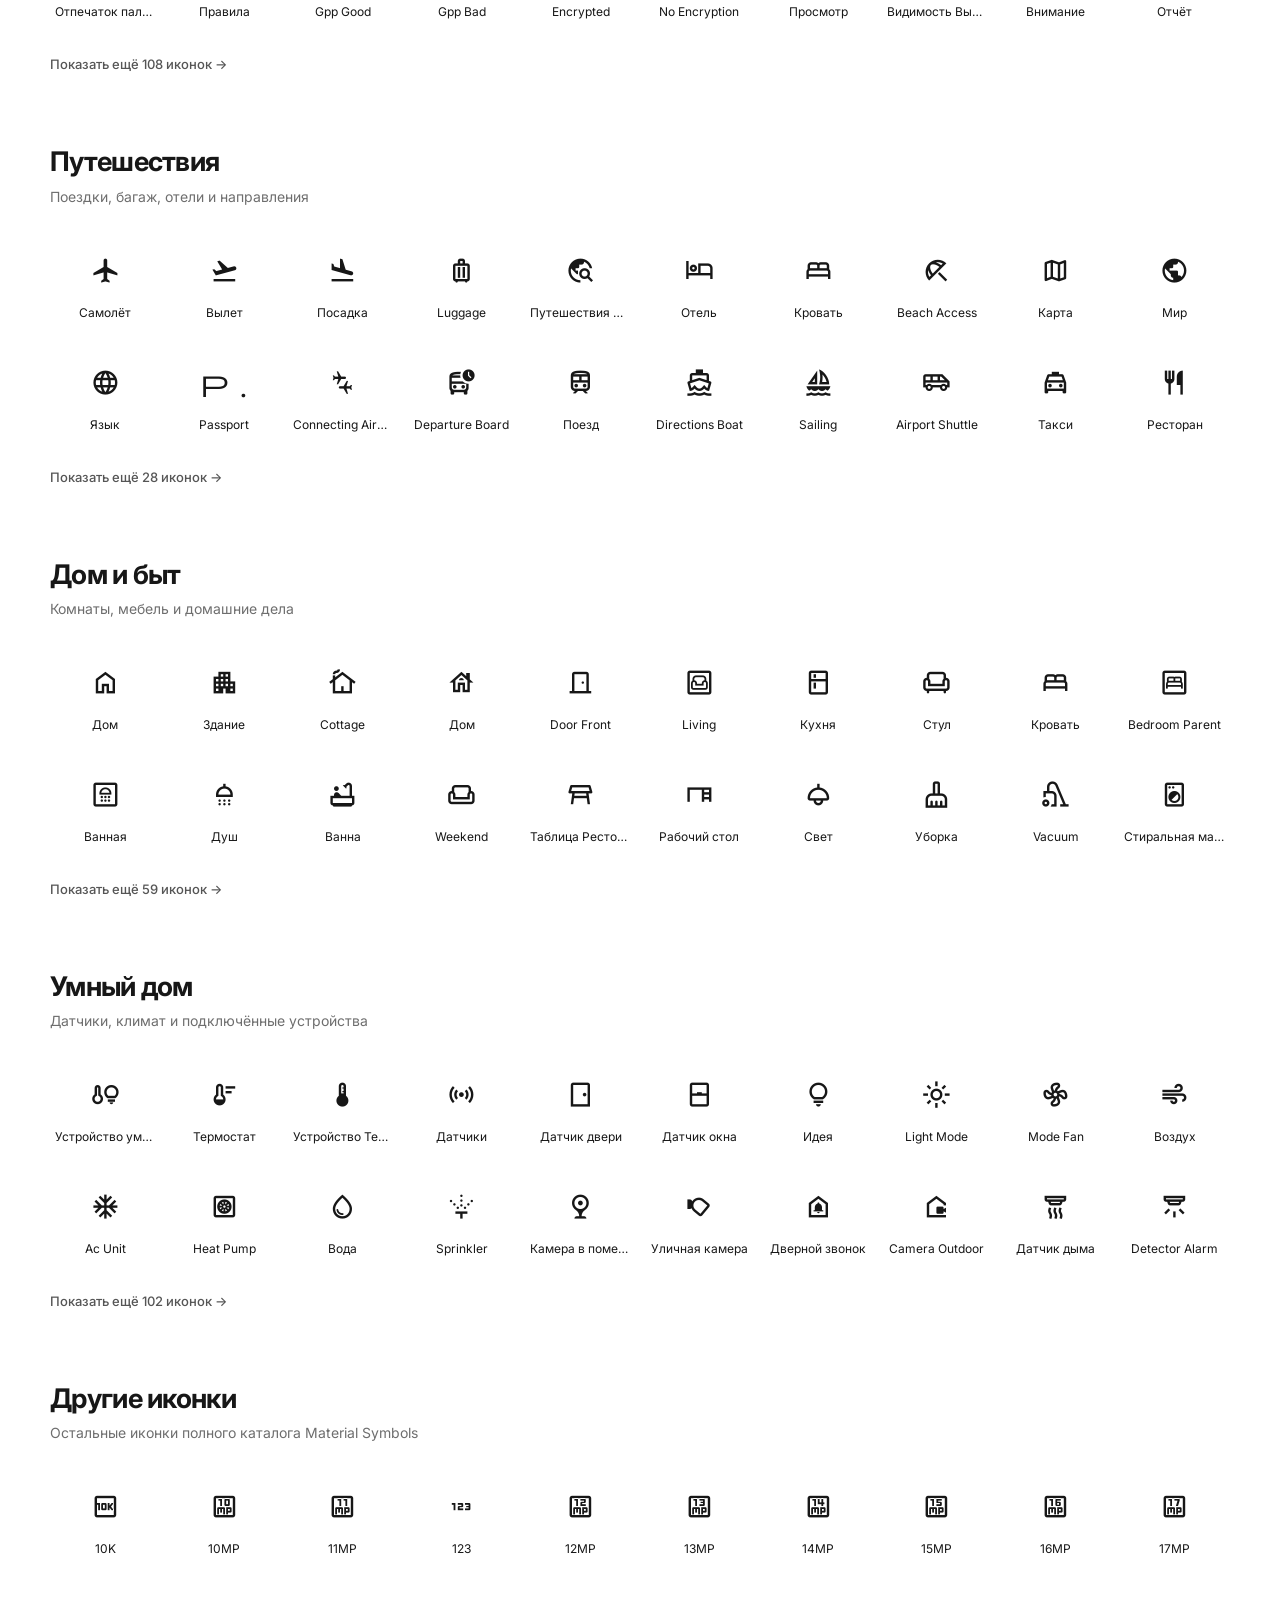
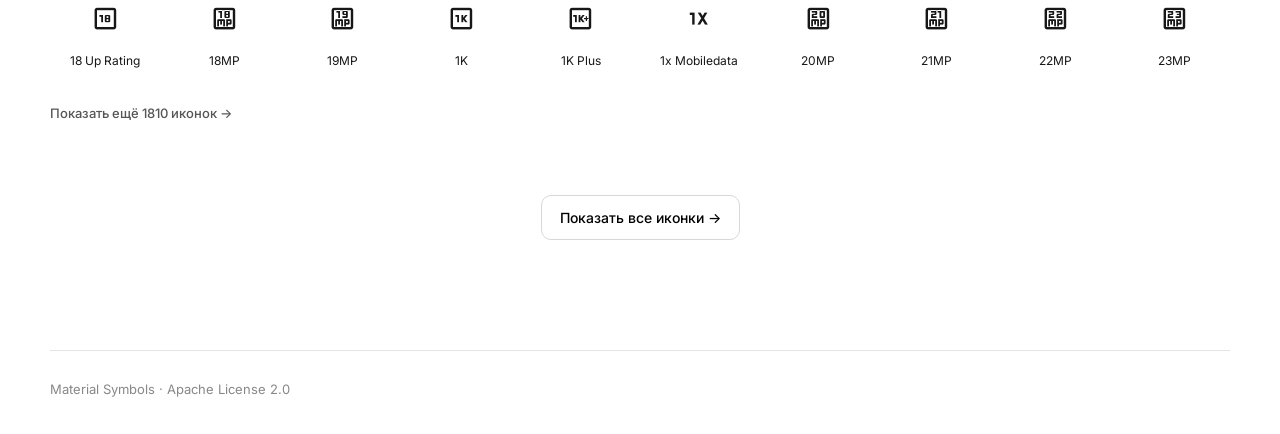
==== commit e4121584: "Redirect legacy standalone page to constructor" ====
--- a/material-icons.html
+++ b/material-icons.html
@@ -3,327 +3,12 @@
 <head>
   <meta charset="utf-8">
   <meta name="viewport" content="width=device-width,initial-scale=1">
-  <meta name="description" content="Бесплатная библиотека иконок Material Symbols для презентаций — SVG и PNG.">
-  <title>Иконки и значки для презентаций — автономная версия</title>
-  <link rel="preconnect" href="https://fonts.googleapis.com">
-  <link rel="preconnect" href="https://fonts.gstatic.com" crossorigin>
-  <link href="https://fonts.googleapis.com/css2?family=Inter:wght@400;500;600;700&family=Material+Symbols+Outlined:opsz,wght,FILL,GRAD@20..48,100..700,0..1,-50..200&family=Material+Symbols+Rounded:opsz,wght,FILL,GRAD@20..48,100..700,0..1,-50..200&family=Material+Symbols+Sharp:opsz,wght,FILL,GRAD@20..48,100..700,0..1,-50..200&display=swap" rel="stylesheet">
-  <style>
-:root{--fill:0;--weight:400;--grade:0;--optical-size:24;--icon-color:#171717;--background-color:#ededed;--icon-scale:60%;--font-family:'Material Symbols Outlined';--border:#e5e5e5;--muted:#6e6e6e;--text:#171717;--soft:#f7f7f7}*{box-sizing:border-box}html{scroll-behavior:smooth}body{margin:0;color:var(--text);background:#fff;font-family:Inter,Arial,sans-serif;font-size:15px;line-height:1.55}.container{width:min(1180px,calc(100% - 48px));margin-inline:auto}.hero{padding-top:74px;text-align:center}.hero h1{margin:0;font-size:48px;line-height:1.08;letter-spacing:-2.1px;font-weight:650}.mobile-break{display:none}.lead{max-width:670px;margin:18px auto 33px;color:#666;font-size:17px}.search-row{display:flex;max-width:920px;margin:auto;gap:10px}.search-box{height:58px;border:1px solid #d9d9d9;border-radius:12px;display:flex;align-items:center;flex:1;padding:0 18px;transition:border-color .15s,box-shadow .15s;text-align:left}.search-box:focus-within{border-color:#777;box-shadow:0 0 0 3px #00000009}.search-box .material-icon{font-size:24px;color:#777}.search-box input{border:0;outline:0;font:inherit;font-size:16px;min-width:0;flex:1;padding:0 13px;background:transparent}.search-box kbd{border:1px solid #ddd;background:#fafafa;border-radius:6px;padding:2px 7px;color:#888;font:12px Inter}.settings-button{height:58px;padding:0 21px;background:#171717;color:#fff;border:0;border-radius:12px;font:600 14px Inter;cursor:pointer;transition:background .15s}.settings-button:hover{background:#363636}.facts{font-size:13px;color:#8a8a8a;margin:13px 0 0}.facts i{font-style:normal;margin:0 5px;color:#ccc}.library{padding-top:71px}.icon-category{margin-bottom:67px}.section-heading{display:flex;justify-content:space-between;align-items:flex-end;margin-bottom:21px}.section-heading h2,.content h2{font-size:27px;line-height:1.2;letter-spacing:-.7px;margin:0 0 7px}.section-heading p{margin:0;color:var(--muted);font-size:14px}.icon-grid{display:grid;grid-template-columns:repeat(10,minmax(0,1fr));gap:8px}.icon-card{border:0;background:#fff;border-radius:10px;min-width:0;height:104px;padding:15px 5px 9px;display:flex;flex-direction:column;justify-content:center;align-items:center;gap:9px;cursor:pointer;color:var(--text);font:12px Inter;transition:background .15s,transform .15s}.icon-card:hover{background:#f4f4f4;transform:translateY(-1px)}.icon-card:focus-visible,button:focus-visible,input:focus-visible,summary:focus-visible{outline:2px solid #151515;outline-offset:2px}.icon-card .material-icon{font-size:33px}.icon-card span:last-child{white-space:nowrap;overflow:hidden;text-overflow:ellipsis;max-width:100%}.material-icon{font-family:var(--font-family);font-weight:normal;font-style:normal;line-height:1;letter-spacing:normal;text-transform:none;display:inline-block;white-space:nowrap;word-wrap:normal;direction:ltr;-webkit-font-feature-settings:'liga';-webkit-font-smoothing:antialiased;font-feature-settings:'liga';font-variation-settings:'FILL' var(--fill),'wght' var(--weight),'GRAD' var(--grade),'opsz' var(--optical-size);color:var(--icon-color)}.more-button{margin-top:17px;border:0;background:transparent;padding:7px 0;font:500 13px Inter;color:#555;cursor:pointer}.more-button:hover{color:#000}.show-all{display:block;margin:0 auto;border:1px solid #d8d8d8;border-radius:10px;background:white;padding:13px 18px;font:500 14px Inter;cursor:pointer}.show-all:hover{background:var(--soft)}.empty{text-align:center;padding:70px 0}.empty .material-icon{font-size:46px;color:#aaa}.empty h3{font-size:18px;margin:14px 0 3px}.empty p{margin:0;color:var(--muted)}.content{padding-top:135px}.content>h2{font-size:35px;letter-spacing:-1.2px}.intro{color:var(--muted);max-width:640px;margin:13px 0 34px}.how-grid{display:grid;grid-template-columns:repeat(4,1fr);border:1px solid var(--border);border-radius:14px;overflow:hidden}.how-grid article{padding:25px 23px;min-height:145px}.how-grid article+article{border-left:1px solid var(--border)}.how-grid b{font-size:16px}.how-grid p,.editorial p{color:var(--muted);font-size:14px;margin:9px 0 0}.editorial{margin-top:105px;display:grid;grid-template-columns:repeat(3,1fr);gap:52px}.editorial h2{font-size:23px}.formats,.faq{margin-top:105px}.formats h2,.faq h2{font-size:31px}.table-wrap{border:1px solid var(--border);border-radius:14px;overflow:hidden;margin-top:25px}table{width:100%;border-collapse:collapse;text-align:left}th,td{padding:15px 20px;border-bottom:1px solid var(--border)}tr:last-child td{border-bottom:0}th{background:#fafafa;font-weight:600}.faq{max-width:820px}.faq>h2{margin-bottom:23px}.faq details{border-top:1px solid var(--border);padding:0}.faq details:last-child{border-bottom:1px solid var(--border)}summary{cursor:pointer;list-style:none;font-weight:600;padding:20px 35px 20px 0;position:relative}.faq summary:after{content:'+';position:absolute;right:5px;font-size:20px;font-weight:400}.faq details[open] summary:after{content:'−'}.faq details p{color:var(--muted);margin:-6px 0 21px;max-width:700px}footer{margin-top:110px;padding-top:28px;padding-bottom:35px;border-top:1px solid var(--border);display:flex;justify-content:space-between;color:#888;font-size:13px}
-.overlay,.modal-backdrop{position:fixed;inset:0;background:#0006;z-index:20}.drawer{position:fixed;z-index:21;right:0;top:0;width:420px;max-width:100%;height:100dvh;background:#fff;transform:translateX(102%);transition:transform .23s ease;box-shadow:-10px 0 35px #00000012;overflow:auto}.drawer.open{transform:none}.drawer-head{height:74px;display:flex;align-items:center;border-bottom:1px solid var(--border);padding:0 22px;position:sticky;top:0;background:#fff;z-index:2}.drawer-head h2{font-size:21px;margin:0 auto 0 0}.icon-button{width:38px;height:38px;border:0;border-radius:50%;background:transparent;font-size:26px;line-height:1;cursor:pointer}.icon-button:hover{background:#f3f3f3}.reset{border:0;background:transparent;color:#777;font:13px Inter;cursor:pointer;margin-right:7px}.drawer-body{padding:24px}.control{border:0;padding:0;margin:0 0 29px}.control-label{display:flex;justify-content:space-between;margin-bottom:11px}.control label,.control legend{font-weight:600;font-size:14px}.control legend{margin-bottom:11px}.control output{color:#777;font-size:13px}.control input[type=range]{width:100%;accent-color:#181818}.segments,.backgrounds{display:flex;gap:6px}.segments button,.backgrounds button,.quick-sizes button{height:38px;flex:1;background:white;border:1px solid var(--border);border-radius:8px;font:12px Inter;cursor:pointer}.segments button.active,.backgrounds button.active,.quick-sizes button.active{background:#181818;color:#fff;border-color:#181818}.backgrounds button{display:flex;align-items:center;justify-content:center}.shape{display:block;width:17px;height:17px;background:currentColor}.shape.circle{border-radius:50%}.shape.rounded{border-radius:5px}.color-control{display:flex;gap:9px}.color-control input[type=color]{width:45px;height:42px;padding:3px;border:1px solid var(--border);border-radius:8px;background:white}.color-control input[type=text]{height:42px;flex:1;border:1px solid var(--border);border-radius:8px;padding:0 12px;font:14px Inter;text-transform:uppercase}.settings-preview{height:150px;background:#f6f6f6;border-radius:12px;display:flex;flex-direction:column;align-items:center;justify-content:center;gap:12px}.settings-preview .material-icon{font-size:58px}.settings-preview small{color:#888}.icon-surface{width:1em;height:1em;display:inline-flex;align-items:center;justify-content:center;background:transparent}.background-circle{background:var(--background-color);border-radius:50%}.background-square{background:var(--background-color)}.background-rounded{background:var(--background-color);border-radius:19%}
-.modal-backdrop{z-index:30}.modal{display:none;position:fixed;z-index:31;width:min(860px,calc(100% - 32px));max-height:calc(100dvh - 48px);overflow:auto;left:50%;top:50%;transform:translate(-50%,-50%);background:white;border-radius:17px;box-shadow:0 20px 70px #0003}.modal.open{display:block}.modal-close{position:absolute;right:14px;top:14px;z-index:2}.modal-layout{display:grid;grid-template-columns:330px 1fr;min-height:590px}.modal-preview{background:#f5f5f5;display:flex;align-items:center;justify-content:center;border-radius:17px 0 0 17px}.modal-preview .material-icon{font-size:150px}.modal-info{padding:35px 34px}.title-line{display:flex;align-items:center;justify-content:space-between}.eyebrow{font-size:12px;color:#999;margin:0 0 2px}.title-line h2{font-size:27px;margin:0;letter-spacing:-.6px}.link-button{border:1px solid var(--border);border-radius:9px;background:white;width:40px;height:40px;cursor:pointer}.link-button .material-icon{font-size:20px}.meta{color:#777;font-size:12px;margin:12px 0 22px}.size-block>label{font-weight:600;font-size:13px}.stepper{display:grid;grid-template-columns:42px 1fr 42px;height:43px;margin-top:8px}.stepper button,.stepper input{border:1px solid var(--border);background:white;text-align:center;font:15px Inter}.stepper button:first-child{border-radius:8px 0 0 8px}.stepper button:last-child{border-radius:0 8px 8px 0}.stepper input{border-width:1px 0;min-width:0}.quick-sizes{display:flex;gap:5px;margin-top:7px}.quick-sizes button{height:32px}.download-row{display:grid;grid-template-columns:1fr 1fr;gap:8px;margin-top:19px}.primary{height:43px;border:0;background:#181818;color:#fff;border-radius:8px;font:600 14px Inter;cursor:pointer}.primary:hover{background:#333}.copy-wide{width:100%;height:44px;border:1px solid var(--border);background:#fff;border-radius:8px;margin-top:8px;font:500 12px Inter;cursor:pointer}.copy-wide:hover{background:#f7f7f7}.copy-wide small{display:inline;color:#888}.category-meta{font-size:12px;color:#888;margin:19px 0 14px}.related h3{font-size:13px;margin:0 0 8px}.related>div{display:flex;gap:6px}.related .icon-card{width:68px;height:64px;padding:5px}.related .icon-card .material-icon{font-size:27px}.related .icon-card span:last-child{display:none}.toast{position:fixed;z-index:50;left:50%;bottom:25px;transform:translate(-50%,20px);padding:10px 16px;background:#1e1e1e;color:white;border-radius:8px;font-size:13px;opacity:0;pointer-events:none;transition:.2s}.toast.show{opacity:1;transform:translate(-50%,0)}body.locked{overflow:hidden}
-@media(max-width:1000px){.icon-grid{grid-template-columns:repeat(8,1fr)}.modal-layout{grid-template-columns:280px 1fr}.editorial{gap:30px}}
-@media(max-width:760px){.container{width:calc(100% - 32px)}.hero{padding-top:43px}.hero h1{font-size:34px;letter-spacing:-1.3px}.mobile-break{display:block}.lead{font-size:15px;margin:14px auto 26px}.search-row{display:block}.search-box{height:54px}.search-box kbd{display:none}.settings-button{width:100%;height:46px;margin-top:8px}.facts{line-height:1.7}.library{padding-top:53px}.icon-category{margin-bottom:53px}.section-heading h2{font-size:23px}.icon-grid{grid-template-columns:repeat(4,1fr);gap:3px}.icon-card{height:96px;font-size:11px}.icon-card .material-icon{font-size:31px}.content{padding-top:90px}.content>h2{font-size:29px}.content>h2 br{display:none}.how-grid{grid-template-columns:1fr 1fr}.how-grid article{min-height:150px}.how-grid article:nth-child(3){border-left:0;border-top:1px solid var(--border)}.how-grid article:nth-child(4){border-top:1px solid var(--border)}.editorial{grid-template-columns:1fr;margin-top:75px}.formats,.faq{margin-top:75px}.table-wrap{overflow-x:auto}th,td{min-width:130px;padding:13px}.drawer{width:100%}.modal{width:100%;height:100dvh;max-height:none;border-radius:0}.modal-layout{display:block}.modal-preview{height:210px;border-radius:0}.modal-preview .material-icon{font-size:115px}.modal-info{padding:25px 20px 35px}.modal-close{background:#fff}.copy-wide small{display:block}.related{padding-bottom:10px}footer{margin-top:80px;display:block}footer span{display:block}}
-@media(max-width:390px){.container{width:calc(100% - 24px)}.hero h1{font-size:31px}.search-box{padding:0 13px}.search-box input{font-size:14px;padding-right:0}.icon-grid{grid-template-columns:repeat(3,1fr)}.how-grid{grid-template-columns:1fr}.how-grid article+article{border-left:0;border-top:1px solid var(--border)}.modal-preview{height:175px}.quick-sizes{gap:3px}.modal-info{padding-inline:16px}}
-
-/* One visual component is used by cards, search, related items and previews. */
-.icon-visual{--visual-size:48px;width:var(--visual-size);height:var(--visual-size);display:inline-flex;align-items:center;justify-content:center;flex:0 0 auto;background:transparent;color:var(--icon-color);overflow:hidden}
-.icon-visual.shape-circle{background:var(--background-color);border-radius:50%}.icon-visual.shape-square{background:var(--background-color);border-radius:0}.icon-visual.shape-rounded{background:var(--background-color);border-radius:20%}
-.icon-visual .material-icon{font-size:calc(var(--visual-size) * var(--icon-scale));color:inherit}
-.settings-preview .icon-visual{--visual-size:76px}.modal-preview .icon-visual{--visual-size:180px}.related .icon-visual{--visual-size:42px}
-.settings-preview .material-icon,.modal-preview .material-icon{font-size:calc(var(--visual-size) * var(--icon-scale))}
-@media(max-width:760px){.modal-preview .icon-visual{--visual-size:150px}.color-control{min-width:0}.color-control input[type=text]{min-width:0}.segments button{padding-inline:5px}}
-
-  </style>
+  <meta http-equiv="refresh" content="0; url=./">
+  <link rel="canonical" href="./">
+  <title>Конструктор иконок</title>
 </head>
 <body>
-  <header class="hero container">
-    <h1>Иконки и значки<br class="mobile-break"> для презентаций</h1>
-    <p class="lead">Настройте и скачайте иконки в едином стиле для слайдов, документов и интерфейсов.</p>
-    <div class="search-row">
-      <label class="search-box"><span class="material-icon" aria-hidden="true">search</span><input id="search" type="search" autocomplete="off" placeholder="Найти иконку: телефон, стрелка, деньги, важно…" aria-label="Поиск иконок"><kbd>⌘ K</kbd></label>
-      <button class="settings-button" id="open-settings" type="button"><span aria-hidden="true">⚙</span> Настройки</button>
-    </div>
-    <p class="facts"><span id="icon-count">Загружаем полный каталог…</span> <i>·</i> SVG и PNG <i>·</i> без фона <i>·</i> бесплатно <i>·</i> на русском</p>
-  </header>
-
-  <main>
-    <section class="container library" aria-label="Библиотека иконок">
-      <div id="categories"></div>
-      <section id="search-results" hidden><div class="section-heading"><div><h2 id="results-title">Результаты поиска</h2><p id="results-count"></p></div></div><div class="icon-grid" id="results-grid"></div><div class="empty" id="empty" hidden><span class="material-icon">search_off</span><h3>Ничего не нашлось</h3><p>Попробуйте другое слово или проверьте раскладку.</p></div></section>
-      <button id="show-all" class="show-all" type="button">Показать все иконки одним списком <span>→</span></button>
-    </section>
-
-    <section class="content container">
-      <h2>Как вставить иконку в PowerPoint, Keynote,<br> Google Slides и Figma</h2>
-      <p class="intro">Выберите значок, настройте внешний вид и используйте подходящий формат. Всё работает прямо в браузере.</p>
-      <div class="how-grid">
-        <article><b>PowerPoint</b><p>Скопируйте PNG и вставьте его на слайд обычной комбинацией клавиш.</p></article>
-        <article><b>Keynote</b><p>Используйте PNG для быстрого результата или перетащите скачанный SVG.</p></article>
-        <article><b>Google Презентации</b><p>Скачайте PNG с прозрачным фоном и загрузите его как изображение.</p></article>
-        <article><b>Figma</b><p>Скопируйте SVG — он вставится как редактируемый векторный объект.</p></article>
-      </div>
-      <div class="editorial">
-        <article><h2>Иконки в едином стиле</h2><p>Одинаковая толщина линий, заливка и цвет помогают собрать аккуратную презентацию. Глобальные настройки применяются ко всей библиотеке сразу.</p></article>
-        <article><h2>Значки и стикеры для презентации</h2><p>Добавьте цветную подложку: круг, квадрат или мягкий скруглённый квадрат. Так нейтральный знак превращается в заметный стикер.</p></article>
-        <article><h2>Иконки для инфографики и бизнес-презентаций</h2><p>Поиск на русском быстро находит людей, деньги, графики, процессы и другие частые темы деловых слайдов.</p></article>
-      </div>
-      <section class="formats"><h2>PNG без фона или SVG — что выбрать</h2><div class="table-wrap"><table><thead><tr><th></th><th>SVG</th><th>PNG</th></tr></thead><tbody><tr><td>Масштабирование</td><td>Без потери качества</td><td>До выбранного размера</td></tr><tr><td>Редактирование</td><td>Цвет и форма</td><td>Как изображение</td></tr><tr><td>Лучше всего</td><td>Figma и дизайн</td><td>Презентации и документы</td></tr></tbody></table></div></section>
-      <section class="faq"><h2>Частые вопросы</h2><details><summary>Можно ли использовать иконки бесплатно?</summary><p>Да. Material Symbols распространяются Google по лицензии Apache License 2.0, в том числе для коммерческих проектов.</p></details><details><summary>Почему копирование PNG может не работать?</summary><p>Браузеры разрешают запись изображений в буфер только в безопасном контексте. Запустите сайт через localhost и подтвердите доступ.</p></details><details><summary>Сохранятся ли мои настройки?</summary><p>Да, стиль, цвет, подложка и параметры шрифта сохраняются локально в вашем браузере.</p></details><details><summary>Как изменить размер иконки?</summary><p>Откройте иконку и выберите готовый размер или введите значение вручную.</p></details></section>
-    </section>
-  </main>
-
-  <footer class="container"><span>Material Symbols от Google</span><span>Apache License 2.0</span></footer>
-
-  <div class="overlay" id="settings-overlay" hidden></div>
-  <aside class="drawer" id="settings" aria-labelledby="settings-title" aria-hidden="true">
-    <div class="drawer-head"><h2 id="settings-title">Настроить</h2><button class="reset" id="reset" type="button">Сбросить всё</button><button class="icon-button" id="close-settings" aria-label="Закрыть настройки">×</button></div>
-    <div class="drawer-body">
-      <div class="control"><div class="control-label"><label for="fill">Заливка</label><output id="fill-value">0%</output></div><input id="fill" type="range" min="0" max="1" step="1"></div>
-      <fieldset class="control"><legend>Стиль</legend><div class="segments" id="styles"><button type="button" data-style="Outlined">Контурный</button><button type="button" data-style="Rounded">Скруглённый</button><button type="button" data-style="Sharp">Острый</button></div></fieldset>
-      <div class="control"><div class="control-label"><label for="weight">Толщина</label><output id="weight-value">400</output></div><input id="weight" type="range" min="100" max="700" step="100"></div>
-      <div class="control"><div class="control-label"><label for="grade">Градация</label><output id="grade-value">0</output></div><input id="grade" type="range" min="-50" max="200" step="25"></div>
-      <div class="control"><div class="control-label"><label for="optical">Оптический размер</label><output id="optical-value">24</output></div><input id="optical" type="range" min="20" max="48" step="1"></div>
-      <fieldset class="control"><legend>Цвет иконки</legend><div class="color-control"><input type="color" id="icon-color" aria-label="Выбрать цвет иконки"><input type="text" id="icon-hex" maxlength="7" aria-label="HEX цвета иконки"></div></fieldset>
-      <fieldset class="control"><legend>Подложка</legend><div class="backgrounds" id="backgrounds"><button type="button" data-background="none">Нет</button><button type="button" data-background="circle" aria-label="Круг"><i class="shape circle"></i></button><button type="button" data-background="square" aria-label="Квадрат"><i class="shape square"></i></button><button type="button" data-background="rounded" aria-label="Скруглённый квадрат"><i class="shape rounded"></i></button></div><div class="color-control" id="background-color-row"><input type="color" id="background-color" aria-label="Выбрать цвет подложки"><input type="text" id="background-hex" maxlength="7" aria-label="HEX цвета подложки"></div></fieldset>
-      <div class="control"><div class="control-label"><label for="scale">Иконка внутри</label><output id="scale-value">60%</output></div><input id="scale" type="range" min="40" max="90" step="5"></div>
-      <div class="settings-preview"><div id="settings-icon"></div><small>Предпросмотр</small></div>
-    </div>
-  </aside>
-
-  <div class="modal-backdrop" id="modal-backdrop" hidden></div>
-  <section class="modal" id="icon-modal" role="dialog" aria-modal="true" aria-labelledby="modal-title" aria-hidden="true">
-    <button class="icon-button modal-close" id="close-modal" aria-label="Закрыть окно">×</button>
-    <div class="modal-layout"><div class="modal-preview"><div id="modal-symbol"></div></div><div class="modal-info"><div class="title-line"><div><p class="eyebrow" id="modal-system">search</p><h2 id="modal-title">Поиск</h2></div><button class="link-button" id="copy-link" type="button" aria-label="Копировать ссылку"><span class="material-icon">link</span></button></div>
-      <p class="meta" id="modal-settings"></p>
-      <div class="size-block"><label for="export-size">Размер, px</label><div class="stepper"><button id="size-minus" type="button" aria-label="Уменьшить размер">−</button><input id="export-size" type="number" min="16" max="2048" value="256"><button id="size-plus" type="button" aria-label="Увеличить размер">+</button></div><div class="quick-sizes" id="quick-sizes"><button>48</button><button>96</button><button class="active">256</button><button>512</button><button>1024</button></div></div>
-      <div class="download-row"><button class="primary" id="download-svg">↓ SVG</button><button class="primary" id="download-png">↓ PNG</button></div>
-      <button class="copy-wide" id="copy-png">Копировать PNG <small>для PowerPoint, Keynote, Google Slides</small></button><button class="copy-wide" id="copy-svg">Копировать SVG <small>для Figma</small></button>
-      <p class="category-meta">Категория: <b id="modal-category"></b></p><div class="related"><h3>Похожие</h3><div id="related-icons"></div></div>
-    </div></div>
-  </section>
-  <div class="toast" id="toast" role="status" aria-live="polite"></div>
-  <script>
-/* Add icons by appending Material Symbol names to a category. Russian metadata is separate. */
-const ICON_CATEGORIES = [
-['Популярные иконки для презентаций','Самые нужные знаки для слайдов и документов','search home menu close check add remove arrow_forward arrow_back star favorite person groups phone mail location_on calendar_today schedule info warning help settings download upload share link visibility edit delete lock payments trending_up bar_chart pie_chart lightbulb school'],
-['Элементы интерфейса','Кнопки, стрелки, меню и элементы навигации','menu more_vert more_horiz close check add remove expand_more expand_less chevron_left chevron_right arrow_upward arrow_downward arrow_back arrow_forward first_page last_page refresh sync undo redo fullscreen fullscreen_exit open_in_new launch drag_indicator apps filter_list sort tune toggle_on toggle_off radio_button_checked check_box cancel done_all'],
-['Люди и соцсети','Пользователи, команды и эмоции','person groups group person_add person_remove account_circle face mood sentiment_satisfied sentiment_dissatisfied diversity_1 diversity_2 diversity_3 handshake waving_hand thumb_up thumb_down public language share social_distance psychology accessibility child_care elderly woman man badge contacts supervisor_account engineering'],
-['Действия','Частые команды и операции','search edit delete save print download upload content_copy content_paste content_cut add_circle remove_circle play_arrow pause stop restart_alt cached autorenew zoom_in zoom_out pan_tool touch_app login logout send reply forward archive inventory bookmark flag push_pin attach_file create brush build done select_all history restore publish'],
-['Общение и связь','Почта, звонки, чаты и уведомления','phone call call_end smartphone mail email inbox drafts mark_email_read chat forum comment sms message notifications notifications_off alternate_email contact_mail contact_phone voicemail wifi cellular_alt signal_cellular_alt rss_feed campaign record_voice_over support_agent live_help speaker_phone video_call phonelink ring_volume'],
-['Изображения и фото','Фото, палитры и работа с изображениями','image photo camera_alt photo_camera collections gallery_thumbnail palette color_lens crop rotate_left rotate_right flip brightness_6 contrast filter_hdr landscape portrait panorama add_a_photo image_search slideshow auto_awesome remove_red_eye hide_image broken_image gradient texture looks exposure center_focus_strong flash_on movie_creation animation'],
-['Бизнес и финансы','Деньги, отчёты, рост и работа','payments attach_money currency_ruble euro currency_exchange account_balance account_balance_wallet savings credit_card receipt receipt_long point_of_sale shopping_cart storefront business work briefcase trending_up trending_down query_stats analytics bar_chart pie_chart monitoring timeline show_chart leaderboard calculate percent request_quote paid sell local_offer inventory_2 factory'],
-['Карты и места','Адреса, маршруты и объекты на карте','location_on place map navigation near_me directions route explore my_location pin_drop where_to_vote flag room travel_explore public terrain satellite_alt layers streetview restaurant local_cafe hotel local_hospital local_library local_parking local_gas_station local_mall park museum church apartment domain home_work'],
-['Текст и форматирование','Текстовые блоки и оформление документов','title text_fields format_bold format_italic format_underlined format_strikethrough format_size format_color_text format_align_left format_align_center format_align_right format_align_justify format_list_bulleted format_list_numbered format_quote notes subject article description insert_link link_off table_chart view_column space_bar functions superscript subscript wrap_text spellcheck translate short_text segment'],
-['Аудио и видео','Музыка, видео и управление воспроизведением','play_arrow pause stop fast_forward fast_rewind skip_next skip_previous replay volume_up volume_down volume_off mic mic_off headphones speaker music_note queue_music album video_library movie videocam videocam_off closed_caption subtitles high_quality speed shuffle repeat podcast live_tv radio equalizer graphic_eq'],
-['Транспорт','Автомобили и городской транспорт','directions_car car_rental taxi_alert local_taxi bus_alert directions_bus train tram subway flight two_wheeler motorcycle pedal_bike electric_bike electric_scooter airport_shuttle local_shipping delivery_dining commute traffic garage tire_repair car_repair ev_station no_crash sailing directions_boat rocket railway_alert'],
-['Занятия и досуг','Спорт, творчество, покупки и отдых','sports_soccer sports_basketball sports_tennis sports_esports fitness_center hiking pool surfing skiing golf_course stadia_controller casino celebration cake restaurant local_bar coffee theater_comedy music_note piano draw palette book menu_book shopping_bag pets eco spa campground kayaking chess toys'],
-['Android и система','Системные состояния и управление устройством','android settings power_settings_new restart_alt update system_update security shield bug_report memory storage battery_full battery_charging_full wifi bluetooth data_usage network_check signal_cellular_alt airplane_mode brightness_auto dark_mode light_mode language accessibility key keyboard mouse screenshot developer_mode code terminal integration_instructions dataset cloud cloud_done backup'],
-['Техника и гаджеты','Компьютеры, экраны и устройства','devices computer laptop desktop_windows monitor smartphone tablet watch tv connected_tv keyboard mouse headphones headset speaker router scanner print camera phone_iphone phone_android smart_display smart_toy memory usb cable cast cast_connected dock gamepad thermostat sensors hub earbuds charging_station'],
-['Безопасность','Защита, доступ и приватность','lock lock_open key vpn_key password shield security verified_user admin_panel_settings privacy_tip fingerprint policy gpp_good gpp_bad encrypted no_encryption visibility visibility_off warning report problem dangerous health_and_safety emergency passkey login logout person_off block do_not_disturb password'],
-['Путешествия','Поездки, багаж, отели и направления','flight flight_takeoff flight_land luggage travel_explore hotel bed beach_access map public language passport connecting_airports departure_board train directions_boat sailing airport_shuttle local_taxi restaurant museum attractions hiking campground photo_camera explore navigation location_on festival currency_exchange'],
-['Дом и быт','Комнаты, мебель и домашние дела','home apartment cottage house door_front living kitchen chair bed bedroom_parent bathroom shower bathtub weekend table_restaurant desk light cleaning_services vacuum local_laundry_service iron checkroom microwave blender coffee flatware grocery water_drop yard deck fence roofing garage foundation'],
-['Умный дом','Датчики, климат и подключённые устройства','home_iot_device thermostat device_thermostat sensors sensor_door sensor_window lightbulb light_mode mode_fan air ac_unit heat_pump water_drop sprinkler nest_cam_indoor nest_cam_outdoor doorbell camera_outdoor detector_smoke detector_alarm electric_meter energy_savings_leaf wifi router hub smart_toy speaker tv remote_gen security lock blinds curtains'],
-];
-
-const RU_ICON_META = {
- search:['Поиск','поиск лупа найти искать'],home:['Дом','дом жильё главная'],phone:['Телефон','телефон звонок связь'],payments:['Деньги','деньги оплата финансы платёж'],person:['Человек','человек сотрудник пользователь'],groups:['Команда','команда люди сотрудники группа'],warning:['Внимание','внимание предупреждение опасность'],school:['Обучение','обучение образование школа'],settings:['Настройки','настройки параметры'],favorite:['Избранное','сердце любовь избранное'],star:['Звезда','звезда рейтинг'],mail:['Почта','почта письмо email'],location_on:['Место','место адрес геолокация'],calendar_today:['Календарь','календарь дата'],schedule:['Время','время часы расписание'],info:['Информация','информация сведения'],help:['Помощь','помощь вопрос'],download:['Скачать','скачать загрузить'],upload:['Загрузить','загрузить отправить'],share:['Поделиться','поделиться ссылка'],visibility:['Просмотр','глаз просмотр видимость'],edit:['Редактировать','карандаш изменить'],delete:['Удалить','корзина удалить'],lock:['Замок','замок безопасность'],trending_up:['Рост','рост график'],bar_chart:['Диаграмма','диаграмма график данные'],pie_chart:['Круговая диаграмма','диаграмма доли'],lightbulb:['Идея','идея лампочка'],menu:['Меню','меню навигация'],close:['Закрыть','закрыть крестик'],check:['Готово','галочка готово да'],add:['Добавить','плюс добавить'],remove:['Убрать','минус убрать'],arrow_forward:['Стрелка вправо','стрелка далее вправо'],arrow_back:['Стрелка влево','стрелка назад влево'],business:['Бизнес','бизнес компания офис'],work:['Работа','работа портфель'],analytics:['Аналитика','аналитика данные отчёт'],chat:['Чат','чат общение сообщение'],camera_alt:['Камера','камера фото'],image:['Изображение','изображение картинка фото'],play_arrow:['Воспроизвести','пуск видео играть'],pause:['Пауза','пауза остановить'],directions_car:['Автомобиль','машина автомобиль транспорт'],flight:['Самолёт','самолёт полёт путешествие'],security:['Безопасность','безопасность защита'],palette:['Палитра','палитра цвет дизайн'],shopping_cart:['Корзина','покупка корзина магазин'],public:['Мир','мир глобус земля'],language:['Язык','язык перевод мир'],key:['Ключ','ключ доступ безопасность'],wifi:['Wi-Fi','интернет сеть вайфай'],print:['Печать','печать принтер'],save:['Сохранить','сохранить дискета'],thumb_up:['Нравится','лайк нравится хорошо'],notifications:['Уведомления','уведомление колокольчик'],account_balance:['Банк','банк финансы'],credit_card:['Карта','карта оплата'],rocket:['Ракета','ракета запуск рост'],eco:['Экология','лист экология природа'],coffee:['Кофе','кофе чашка'],medical_services:['Медицина','медицина помощь'],
-};
-
-const friendlyName = name => RU_ICON_META[name]?.[0] || name.split('_').map(w => w.charAt(0).toUpperCase()+w.slice(1)).join(' ');
-const WORDS_RU={account:'Аккаунт',add:'Добавить',air:'Воздух',alarm:'Будильник',arrow:'Стрелка',article:'Документ',back:'Назад',badge:'Сотрудник',balance:'Баланс',bar:'Столбчатый',battery:'Батарея',book:'Книга',business:'Бизнес',calendar:'Календарь',call:'Звонок',camera:'Камера',car:'Автомобиль',chart:'График',check:'Готово',circle:'Круг',cloud:'Облако',code:'Код',computer:'Компьютер',content:'Содержимое',credit:'Кредитная',dashboard:'Панель',data:'Данные',delete:'Удалить',description:'Документ',device:'Устройство',directions:'Направление',document:'Документ',download:'Скачать',edit:'Редактировать',email:'Почта',error:'Ошибка',event:'Событие',favorite:'Избранное',file:'Файл',filter:'Фильтр',flight:'Самолёт',folder:'Папка',format:'Формат',forward:'Вперёд',group:'Группа',help:'Помощь',home:'Дом',image:'Изображение',info:'Информация',keyboard:'Клавиатура',language:'Язык',light:'Свет',link:'Ссылка',list:'Список',location:'Место',lock:'Замок',mail:'Почта',map:'Карта',menu:'Меню',money:'Деньги',more:'Ещё',notifications:'Уведомления',open:'Открыть',payments:'Платежи',person:'Человек',phone:'Телефон',photo:'Фото',play:'Воспроизвести',print:'Печать',refresh:'Обновить',remove:'Убрать',save:'Сохранить',search:'Поиск',security:'Безопасность',send:'Отправить',settings:'Настройки',share:'Поделиться',shopping:'Покупки',star:'Звезда',text:'Текст',time:'Время',travel:'Путешествия',upload:'Загрузить',verified:'Подтверждено',video:'Видео',visibility:'Видимость',volume:'Громкость',warning:'Внимание',wifi:'Wi-Fi',work:'Работа'};
-const SEARCH_GROUPS={
- 'деньги финансы оплата платёж платежи':['payments','attach_money','paid','savings','account_balance','account_balance_wallet','wallet','credit_card','currency_ruble'],
- 'сотрудник сотрудники человек люди пользователь':['person','badge','account_circle','groups','group','supervisor_account','diversity'],
- 'команда коллектив группа':['groups','group','diversity','supervisor_account'],
- 'документ документы файл договор':['description','article','draft','contract','file_copy','folder','note'],
- 'график диаграмма статистика аналитика':['bar_chart','pie_chart','analytics','monitoring','show_chart','trending_up'],
- 'строительство стройка здание':['construction','engineering','architecture','foundation','apartment'],
- 'телефон звонок связь':['phone','call','smartphone','contact_phone']
-};
-function translatedTitle(name){
- if(RU_ICON_META[name])return RU_ICON_META[name][0];
- const words=name.split('_'), translated=words.map(w=>WORDS_RU[w]).filter(Boolean);
- return translated.length?translated.join(' '):'Значок';
-}
-function extraKeywords(name){return Object.entries(SEARCH_GROUPS).filter(([,names])=>names.some(n=>name===n||name.startsWith(n+'_'))).map(([words])=>words).join(' ')}
-const normalizedCategories = ICON_CATEGORIES.map(([title,description,names], categoryIndex)=>({title,description,icons:names.split(' ').map(name=>({name,title:translatedTitle(name),keywords:`${RU_ICON_META[name]?.[1]||''} ${extraKeywords(name)} ${name.replaceAll('_',' ')}`,category:title,categoryIndex}))}));
-let ICONS = [...new Map(normalizedCategories.flatMap(c=>c.icons).map(i=>[i.name,i])).values()];
-
-/* The official catalog remains the source of truth and is merged with the curated RU catalog. */
-async function loadOfficialIcons(){
- const response=await fetch('https://fonts.google.com/metadata/icons');
- if(!response.ok)throw new Error(`Google catalog: ${response.status}`);
- const raw=await response.text(), json=JSON.parse(raw.replace(/^\)\]\}'\s*/,''));
- const official=Array.isArray(json.icons)?json.icons:[];
- if(!official.length)throw new Error('Google catalog is empty');
- const byName=new Map(ICONS.map(icon=>[icon.name,icon]));
- official.forEach(item=>{
-  if(byName.has(item.name))return;
-  const rawCategory=(item.categories||[])[0]||'';
-  const categoryIndex=/social/i.test(rawCategory)?2:/communication/i.test(rawCategory)?4:/image/i.test(rawCategory)?5:/maps/i.test(rawCategory)?7:/av/i.test(rawCategory)?9:/transport/i.test(rawCategory)?10:/hardware/i.test(rawCategory)?13:/home/i.test(rawCategory)?16:/action/i.test(rawCategory)?3:11;
-  const category=normalizedCategories[categoryIndex];
-  const icon={name:item.name,title:translatedTitle(item.name),keywords:`${(item.tags||[]).join(' ')} ${extraKeywords(item.name)} ${item.name.replaceAll('_',' ')}`,category:category.title,categoryIndex};
-  category.icons.push(icon);byName.set(icon.name,icon);
- });
- ICONS=[...byName.values()];return ICONS;
-}
-
-  </script>
-  <script>
-(() => {
-  'use strict';
-  const $ = (selector, root = document) => root.querySelector(selector);
-  const $$ = (selector, root = document) => [...root.querySelectorAll(selector)];
-  const DEFAULTS = Object.freeze({style:'Outlined',fill:0,weight:400,grade:0,optical:24,iconColor:'#171717',background:'none',backgroundColor:'#E8E8E8',scale:60});
-  const STORAGE_KEY = 'material-icon-settings';
-  const SVG_CACHE = new Map();
-  let settings = loadSettings(), activeIcon = null, toastTimer, modalHistoryOwned = false;
-  let autoColor = false, previousIconColor = settings.iconColor;
-  const expanded = new Set(), root = document.documentElement;
-
-  function loadSettings(){
-    try {
-      const stored = JSON.parse(localStorage.getItem(STORAGE_KEY) || '{}');
-      const safe = {...DEFAULTS};
-      for(const key of Object.keys(safe)) if(stored[key] !== undefined) safe[key] = stored[key];
-      return safe;
-    } catch { return {...DEFAULTS}; }
-  }
-  function saveSettings(){ try { localStorage.setItem(STORAGE_KEY, JSON.stringify(settings)); } catch {} }
-  function iconFontFamily(){ return `Material Symbols ${settings.style}`; }
-  function createIconVisual(icon, options={}){
-    const visual=document.createElement('span');
-    visual.className=`icon-visual shape-${settings.background}`;
-    if(options.className)visual.classList.add(options.className);
-    const symbol=document.createElement('span');
-    symbol.className='material-icon';symbol.setAttribute('aria-hidden','true');symbol.textContent=typeof icon==='string'?icon:icon.name;
-    visual.append(symbol);return visual;
-  }
-  function updateVisuals(){
-    $$('.icon-visual').forEach(visual=>{
-      visual.classList.remove('shape-none','shape-circle','shape-square','shape-rounded');
-      visual.classList.add(`shape-${settings.background}`);
-    });
-  }
-  function applySettings(){
-    const vars={'--fill':settings.fill,'--weight':settings.weight,'--grade':settings.grade,'--optical-size':settings.optical,'--icon-color':settings.iconColor,'--background-color':settings.backgroundColor,'--icon-scale':settings.scale/100,'--font-family':`'${iconFontFamily()}'`};
-    Object.entries(vars).forEach(([name,value])=>root.style.setProperty(name,value));
-    ['fill','weight','grade','optical','scale'].forEach(id=>$('#'+id).value=settings[id]);
-    $('#icon-color').value=settings.iconColor;$('#icon-hex').value=settings.iconColor.toUpperCase();
-    $('#background-color').value=settings.backgroundColor;$('#background-hex').value=settings.backgroundColor.toUpperCase();
-    $('#fill-value').textContent=settings.fill?'100%':'0%';$('#weight-value').textContent=settings.weight;
-    $('#grade-value').textContent=settings.grade;$('#optical-value').textContent=settings.optical;$('#scale-value').textContent=settings.scale+'%';
-    $$('#styles button').forEach(b=>b.classList.toggle('active',b.dataset.style===settings.style));
-    $$('#backgrounds button').forEach(b=>b.classList.toggle('active',b.dataset.background===settings.background));
-    $('#background-color-row').hidden=settings.background==='none';updateVisuals();updateModalMeta();saveSettings();
-  }
-
-  function card(icon){
-    const button=document.createElement('button');button.type='button';button.className='icon-card';button.dataset.icon=icon.name;
-    button.setAttribute('aria-label',`${icon.title}, открыть настройки и экспорт`);
-    const title=document.createElement('span');title.className='icon-title';title.textContent=icon.title;
-    button.append(createIconVisual(icon),title);return button;
-  }
-  function appendCards(target,icons){const fragment=document.createDocumentFragment();icons.forEach(icon=>fragment.append(card(icon)));target.replaceChildren(fragment)}
-  function renderCategories(){
-    const fragment=document.createDocumentFragment();
-    normalizedCategories.forEach((category,index)=>{
-      const section=document.createElement('section');section.className='icon-category';
-      section.innerHTML=`<div class="section-heading"><div><h2>${category.title}</h2><p>${category.description}</p></div></div><div class="icon-grid"></div>`;
-      appendCards($('.icon-grid',section),expanded.has(index)?category.icons:category.icons.slice(0,20));
-      if(category.icons.length>20){const more=document.createElement('button');more.type='button';more.className='more-button';more.dataset.category=index;more.textContent=expanded.has(index)?'Свернуть ↑':`Показать ещё ${category.icons.length-20} иконок →`;section.append(more)}
-      fragment.append(section);
-    });$('#categories').replaceChildren(fragment);
-  }
-  function normalizeQuery(value){return value.toLocaleLowerCase('ru').replaceAll('ё','е').replace(/(ами|ями|ого|ему|ами|ями|ов|ев|ей|ы|и|а|я|у|ю)$/,'')}
-  function search(query){
-    const q=query.trim();$('#categories').hidden=!!q;$('#search-results').hidden=!q;$('#show-all').hidden=!!q;if(!q)return;
-    const words=q.split(/\s+/).map(normalizeQuery);
-    const found=ICONS.filter(icon=>{const hay=normalizeQuery(`${icon.name} ${icon.title} ${icon.keywords} ${icon.category}`);return words.every(word=>hay.includes(word))}).slice(0,300);
-    $('#results-title').textContent=`Поиск: «${q}»`;$('#results-count').textContent=found.length?`Найдено: ${found.length}`:'';
-    $('#empty').hidden=!!found.length;$('#results-grid').hidden=!found.length;appendCards($('#results-grid'),found);
-  }
-  let debounce;
-  $('#search').addEventListener('input',event=>{clearTimeout(debounce);debounce=setTimeout(()=>search(event.target.value),120)});
-  document.addEventListener('keydown',event=>{if((event.metaKey||event.ctrlKey)&&event.key.toLowerCase()==='k'){event.preventDefault();$('#search').focus()}if(event.key==='Escape'){closeModal();closeSettings()}});
-  document.addEventListener('click',event=>{const iconButton=event.target.closest('.icon-card');if(iconButton)openModal(iconButton.dataset.icon);const more=event.target.closest('.more-button');if(more){const index=+more.dataset.category;expanded.has(index)?expanded.delete(index):expanded.add(index);renderCategories()}});
-  $('#show-all').onclick=()=>{normalizedCategories.forEach((_,index)=>expanded.add(index));renderCategories();$('#show-all').hidden=true};
-
-  function openSettings(){$('#settings-overlay').hidden=false;$('#settings').classList.add('open');$('#settings').setAttribute('aria-hidden','false');document.body.classList.add('locked');$('#close-settings').focus()}
-  function closeSettings(){if(!$('#settings').classList.contains('open'))return;$('#settings').classList.remove('open');$('#settings').setAttribute('aria-hidden','true');$('#settings-overlay').hidden=true;unlockBody()}
-  $('#open-settings').onclick=openSettings;$('#close-settings').onclick=closeSettings;$('#settings-overlay').onclick=closeSettings;
-  ['fill','weight','grade','optical','scale'].forEach(id=>$('#'+id).addEventListener('input',event=>{settings[id]=+event.target.value;applySettings()}));
-  $('#styles').onclick=event=>{if(event.target.dataset.style){settings.style=event.target.dataset.style;applySettings()}};
-  $('#backgrounds').onclick=event=>{
-    const button=event.target.closest('[data-background]');if(!button)return;
-    const next=button.dataset.background;
-    if(settings.background==='none'&&next!=='none'&&settings.iconColor.toLowerCase()===DEFAULTS.iconColor.toLowerCase()){previousIconColor=settings.iconColor;settings.iconColor='#FFFFFF';autoColor=true}
-    if(next==='none'&&autoColor){settings.iconColor=previousIconColor;autoColor=false}
-    settings.background=next;applySettings();
-  };
-  function validHex(value){return /^#[0-9a-f]{6}$/i.test(value)}
-  function connectColor(picker,hex,key){
-    const set=value=>{settings[key]=value;if(key==='iconColor'){autoColor=false;previousIconColor=value}applySettings()};
-    $(picker).oninput=event=>set(event.target.value);$(hex).onchange=event=>{let value=event.target.value.trim();if(!value.startsWith('#'))value='#'+value;validHex(value)?set(value):event.target.value=settings[key]};
-  }
-  connectColor('#icon-color','#icon-hex','iconColor');connectColor('#background-color','#background-hex','backgroundColor');
-  $('#reset').onclick=()=>{settings={...DEFAULTS};autoColor=false;previousIconColor=DEFAULTS.iconColor;applySettings();showToast('Настройки сброшены')};
-
-  function openModal(name,historyMode='auto'){
-    const icon=ICONS.find(item=>item.name===name);if(!icon)return;
-    const alreadyOpen=$('#icon-modal').classList.contains('open');activeIcon=icon;
-    $('#modal-symbol').replaceChildren(createIconVisual(icon));$('#modal-system').textContent=name;$('#modal-title').textContent=icon.title;$('#modal-category').textContent=icon.category;
-    updateModalMeta();renderRelated();$('#modal-backdrop').hidden=false;$('#icon-modal').classList.add('open');$('#icon-modal').setAttribute('aria-hidden','false');document.body.classList.add('locked');
-    if(historyMode==='auto'){const url=new URL(location.href);url.searchParams.set('icon',name);if(alreadyOpen||modalHistoryOwned)history.replaceState({icon:name,iconModal:true},'',url);else{history.pushState({icon:name,iconModal:true},'',url);modalHistoryOwned=true}}
-    if(!alreadyOpen)$('#close-modal').focus();
-  }
-  function hideModal(){if(!$('#icon-modal').classList.contains('open'))return;$('#icon-modal').classList.remove('open');$('#icon-modal').setAttribute('aria-hidden','true');$('#modal-backdrop').hidden=true;activeIcon=null;unlockBody()}
-  function closeModal(){if(!$('#icon-modal').classList.contains('open'))return;if(modalHistoryOwned){modalHistoryOwned=false;history.back()}else{const url=new URL(location.href);url.searchParams.delete('icon');history.replaceState({},'',url);hideModal()}}
-  function unlockBody(){if(!$('#settings').classList.contains('open')&&!$('#icon-modal').classList.contains('open'))document.body.classList.remove('locked')}
-  function updateModalMeta(){if(activeIcon)$('#modal-settings').textContent=`${settings.style} · FILL ${settings.fill} · wght ${settings.weight} · GRAD ${settings.grade} · opsz ${settings.optical}`}
-  function renderRelated(){appendCards($('#related-icons'),normalizedCategories[activeIcon.categoryIndex].icons.filter(icon=>icon.name!==activeIcon.name).slice(0,5))}
-  $('#close-modal').onclick=closeModal;$('#modal-backdrop').onclick=closeModal;
-  window.addEventListener('popstate',()=>{const name=new URL(location.href).searchParams.get('icon');if(name)openModal(name,'none');else hideModal()});
-  $('#copy-link').onclick=()=>{const url=new URL(location.href);url.searchParams.set('icon',activeIcon.name);copyText(url.href,'Ссылка скопирована')};
-
-  const sizeInput=$('#export-size');
-  function exportSize(){return Math.max(16,Math.min(2048,parseInt(sizeInput.value,10)||256))}
-  function syncQuick(){$$('#quick-sizes button').forEach(button=>button.classList.toggle('active',+button.textContent===exportSize()))}
-  $('#size-minus').onclick=()=>{sizeInput.value=Math.max(16,exportSize()-16);syncQuick()};$('#size-plus').onclick=()=>{sizeInput.value=Math.min(2048,exportSize()+16);syncQuick()};sizeInput.onchange=()=>{sizeInput.value=exportSize();syncQuick()};
-  $('#quick-sizes').onclick=event=>{if(event.target.tagName==='BUTTON'){sizeInput.value=event.target.textContent;syncQuick()}};
-
-  function staticAssetUrls(name){
-    const family=`materialsymbols${settings.style.toLowerCase()}`, size=[20,24,40,48].reduce((a,b)=>Math.abs(b-settings.optical)<Math.abs(a-settings.optical)?b:a);
-    const parts=[];if(settings.weight!==400)parts.push(`wght${settings.weight}`);if(settings.grade)parts.push(`grad${settings.grade}`);if(settings.fill)parts.push('fill1');
-    const variants=[parts.join(''),parts.filter(p=>!p.startsWith('grad')).join(''),settings.fill?'fill1':'default','default'].filter(Boolean);
-    return [...new Set(variants)].map(variant=>`https://fonts.gstatic.com/s/i/short-term/release/${family}/${encodeURIComponent(name)}/${variant}/${size}px.svg`);
-  }
-  async function getOfficialGeometry(){
-    const cacheKey=[activeIcon.name,settings.style,settings.fill,settings.weight,settings.grade,settings.optical].join(':');if(SVG_CACHE.has(cacheKey))return SVG_CACHE.get(cacheKey);
-    let lastError;
-    for(const url of staticAssetUrls(activeIcon.name))try{const response=await fetch(url);if(!response.ok)throw new Error(String(response.status));const text=await response.text();const doc=new DOMParser().parseFromString(text,'image/svg+xml'),source=doc.documentElement;const geometry=[...source.children].filter(el=>['path','g','circle','rect','polygon'].includes(el.localName)).map(el=>el.outerHTML).join('');if(!geometry)throw new Error('no path');const result={geometry,viewBox:source.getAttribute('viewBox')||'0 0 24 24'};SVG_CACHE.set(cacheKey,result);return result}catch(error){lastError=error}
-    throw new Error(`Не удалось получить официальный SVG path: ${lastError?.message||''}`);
-  }
-  async function svgString(){
-    const {geometry,viewBox}=await getOfficialGeometry(),size=exportSize(),scale=settings.scale/100,inset=size*(1-scale)/2;
-    const [, ,sourceWidth=24,sourceHeight=24]=viewBox.split(/\s+/).map(Number),sx=(size*scale)/sourceWidth,sy=(size*scale)/sourceHeight;
-    let background='';if(settings.background==='circle')background=`<circle cx="${size/2}" cy="${size/2}" r="${size/2}" fill="${settings.backgroundColor}"/>`;else if(settings.background!=='none')background=`<rect width="${size}" height="${size}" rx="${settings.background==='rounded'?size*.2:0}" fill="${settings.backgroundColor}"/>`;
-    return `<svg xmlns="http://www.w3.org/2000/svg" width="${size}" height="${size}" viewBox="0 0 ${size} ${size}">${background}<g fill="${settings.iconColor}" transform="translate(${inset} ${inset}) scale(${sx} ${sy})">${geometry}</g></svg>`;
-  }
-  function download(blob,name){const anchor=document.createElement('a');anchor.href=URL.createObjectURL(blob);anchor.download=name;anchor.click();setTimeout(()=>URL.revokeObjectURL(anchor.href),1000)}
-  async function withExport(action){try{await action()}catch(error){console.error(error);showToast('Экспорт этой иконки временно недоступен',3500)}}
-  $('#download-svg').onclick=()=>withExport(async()=>download(new Blob([await svgString()],{type:'image/svg+xml'}),`icon-${activeIcon.name}.svg`));
-  async function pngBlob(){
-    const svg=await svgString(),url=URL.createObjectURL(new Blob([svg],{type:'image/svg+xml'}));
-    try{const image=new Image();await new Promise((resolve,reject)=>{image.onload=resolve;image.onerror=reject;image.src=url});const canvas=document.createElement('canvas');canvas.width=canvas.height=exportSize();canvas.getContext('2d').drawImage(image,0,0,canvas.width,canvas.height);return await new Promise((resolve,reject)=>canvas.toBlob(blob=>blob?resolve(blob):reject(new Error('PNG error')),'image/png'))}finally{URL.revokeObjectURL(url)}
-  }
-  $('#download-png').onclick=()=>withExport(async()=>download(await pngBlob(),`icon-${activeIcon.name}-${exportSize()}.png`));
-  $('#copy-svg').onclick=()=>withExport(async()=>{
-    const svg=await svgString();
-    try{await navigator.clipboard.write([new ClipboardItem({'image/svg+xml':new Blob([svg],{type:'image/svg+xml'}),'text/plain':new Blob([svg],{type:'text/plain'})})]);showToast('SVG скопирован')}
-    catch{await copyText(svg,'SVG скопирован как текст — вставьте его в Figma')}
-  });
-  $('#copy-png').onclick=()=>withExport(async()=>{try{const blob=await pngBlob();await navigator.clipboard.write([new ClipboardItem({'image/png':blob})]);showToast('PNG скопирован')}catch{showClipboardError('PNG')}});
-  async function copyText(text,message){try{await navigator.clipboard.writeText(text);showToast(message)}catch{showClipboardError()}}
-  function showClipboardError(){showToast('Браузер не разрешил доступ к буферу. Разрешите доступ или скачайте файл.',4000)}
-  function showToast(message,duration=2300){const toast=$('#toast');toast.textContent=message;toast.classList.add('show');clearTimeout(toastTimer);toastTimer=setTimeout(()=>toast.classList.remove('show'),duration)}
-
-  $('#settings-icon').replaceChildren(createIconVisual('favorite'));renderCategories();applySettings();
-  $('#icon-count').textContent=`${ICONS.length} иконок`;
-  loadOfficialIcons().then(()=>{$('#icon-count').textContent=`${ICONS.length} иконок`;renderCategories();if($('#search').value)search($('#search').value);const requested=new URL(location.href).searchParams.get('icon');if(requested&&!activeIcon)openModal(requested,'none')}).catch(error=>{console.warn('Полный каталог Google недоступен, используется встроенный набор.',error);$('#icon-count').textContent=`${ICONS.length} иконок`});
-  const initial=new URL(location.href).searchParams.get('icon');if(initial)setTimeout(()=>openModal(initial,'none'));
-})();
-
-  </script>
-</body></html>
+  <p><a href="./">Открыть конструктор иконок</a></p>
+  <script>location.replace('./'+location.search+location.hash)</script>
+</body>
+</html>
